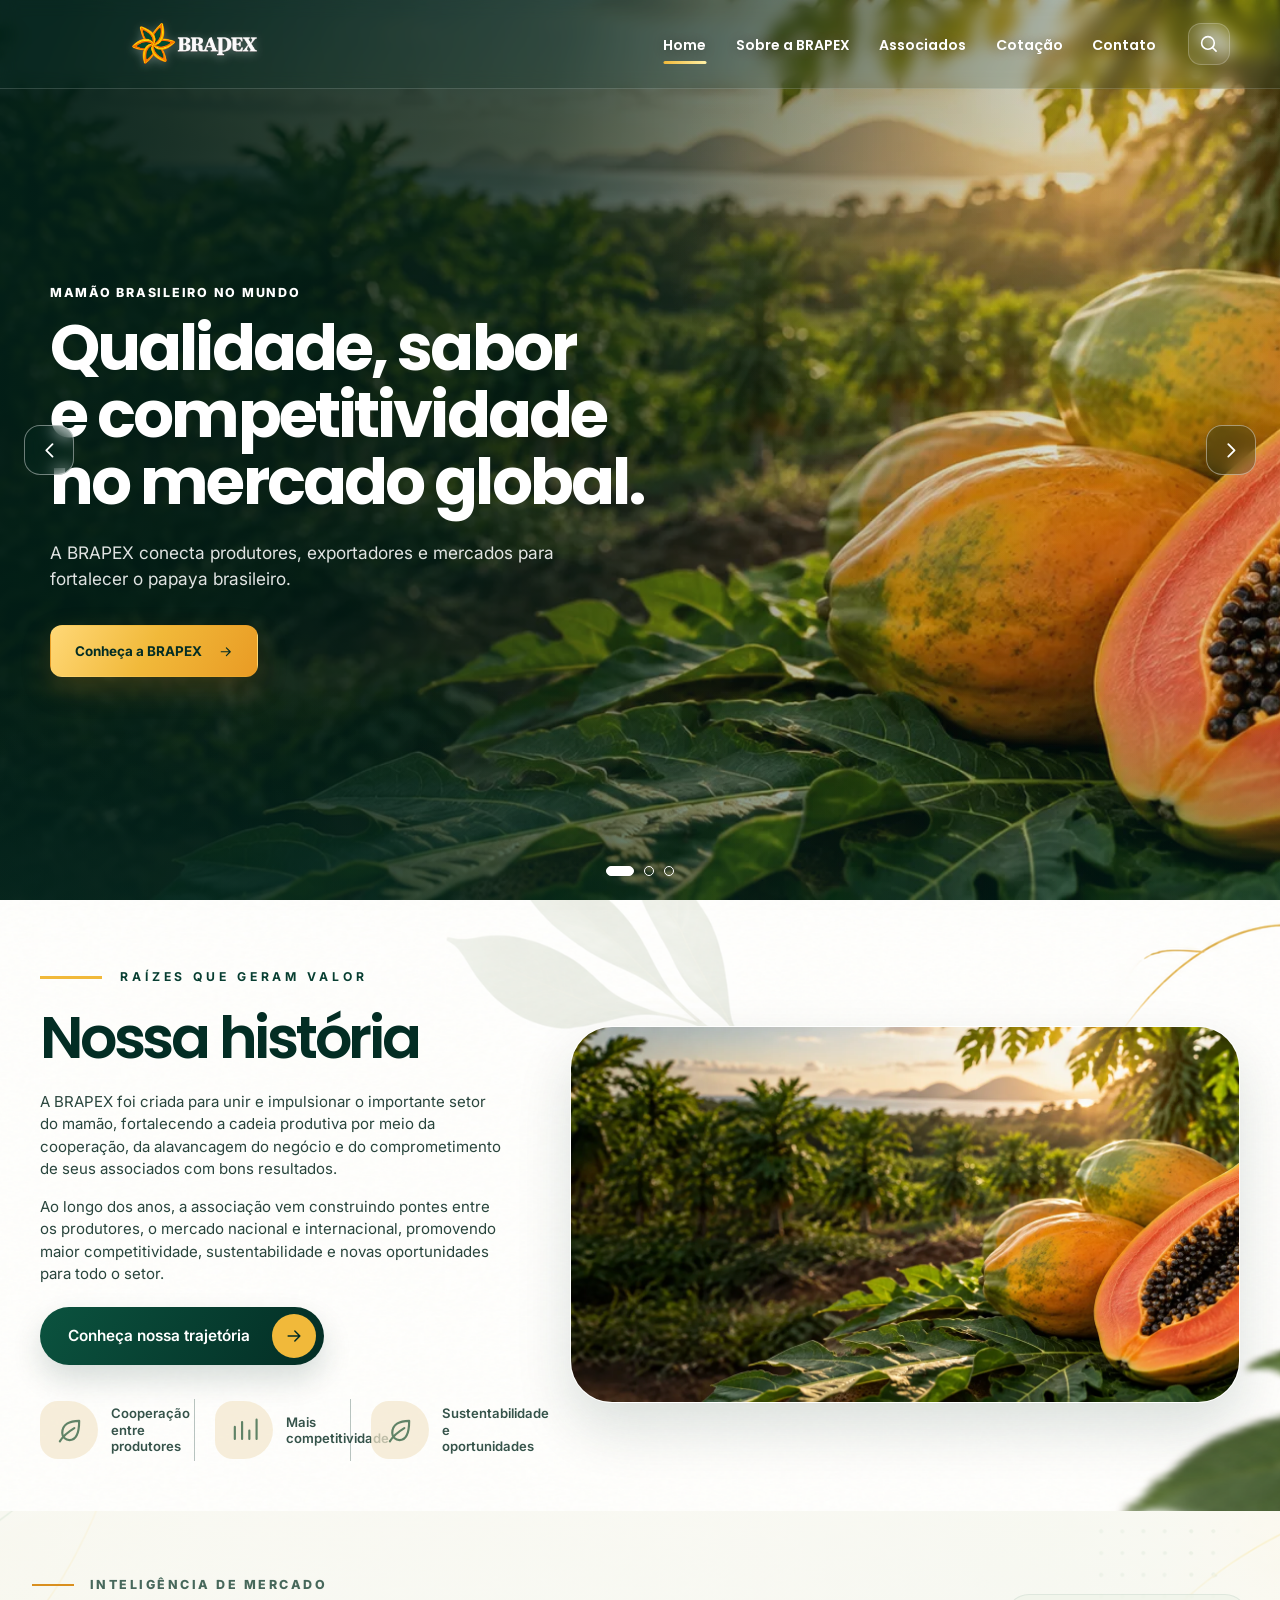
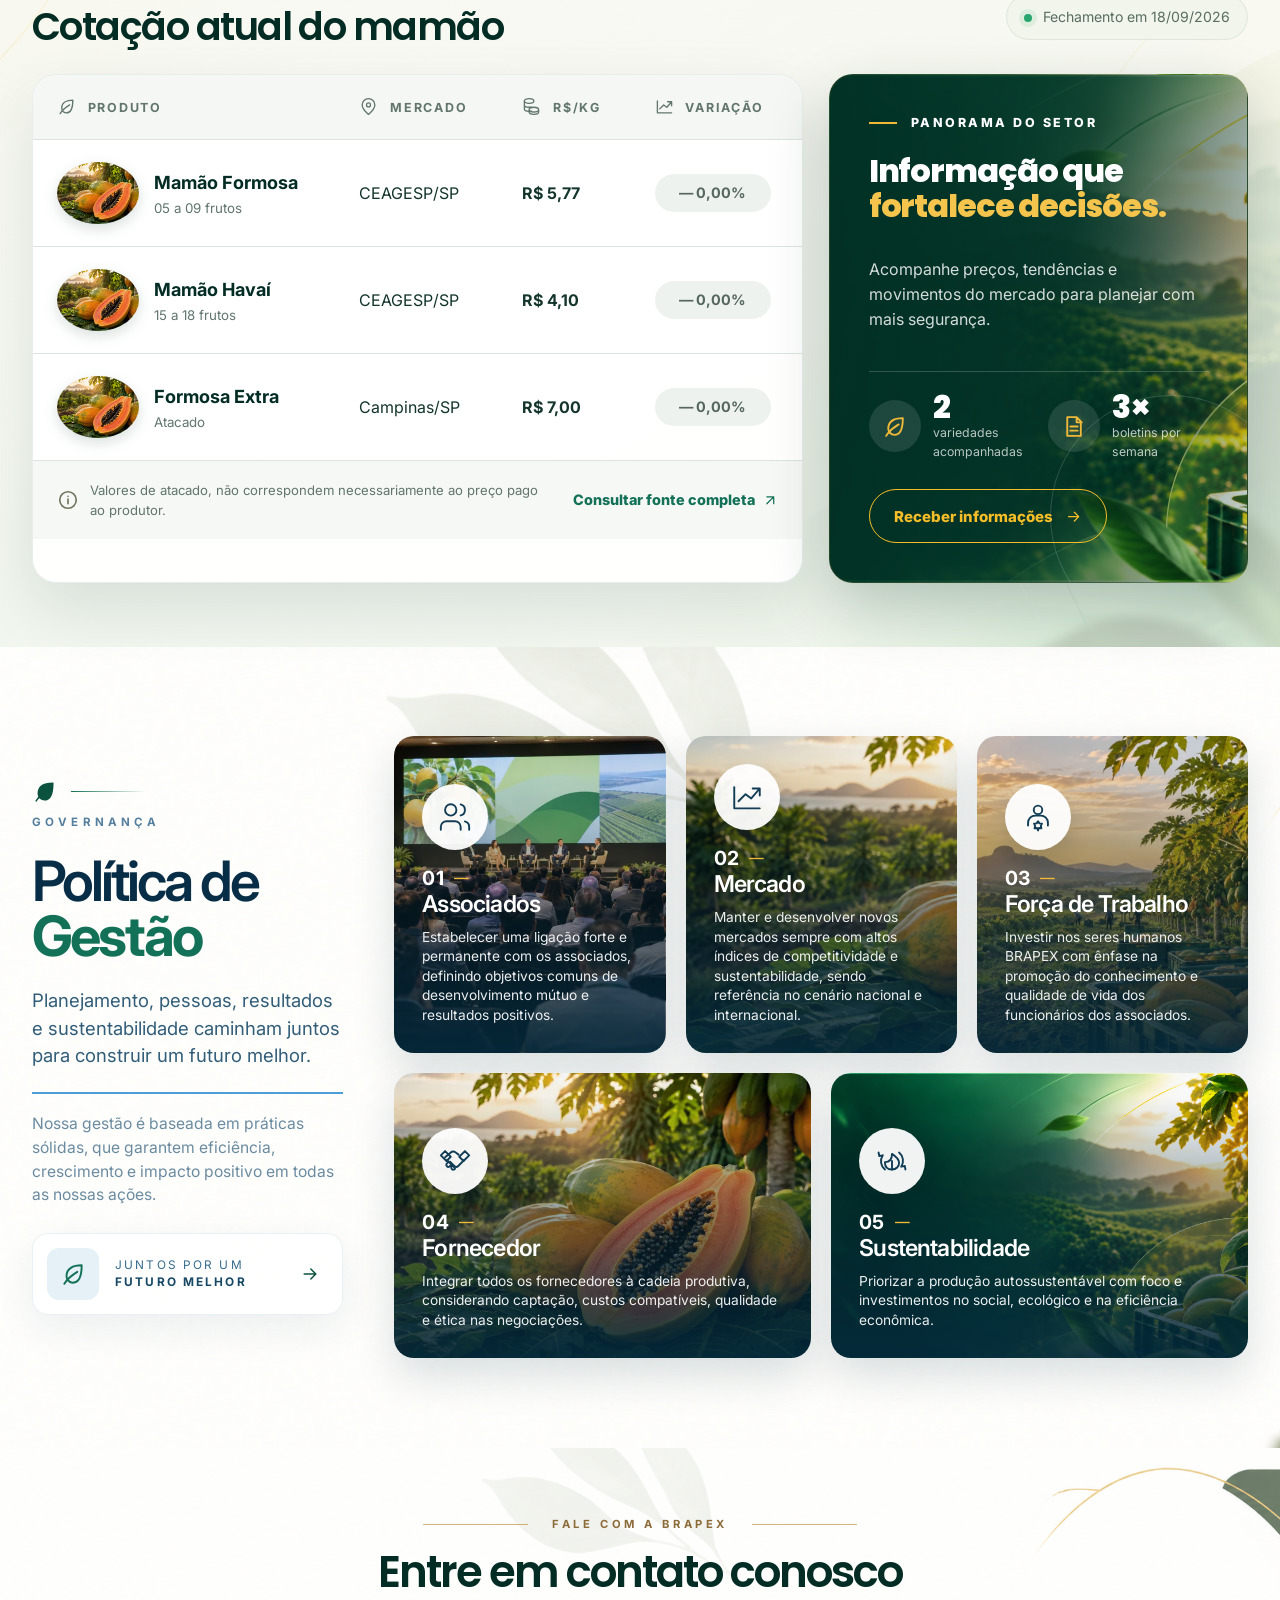
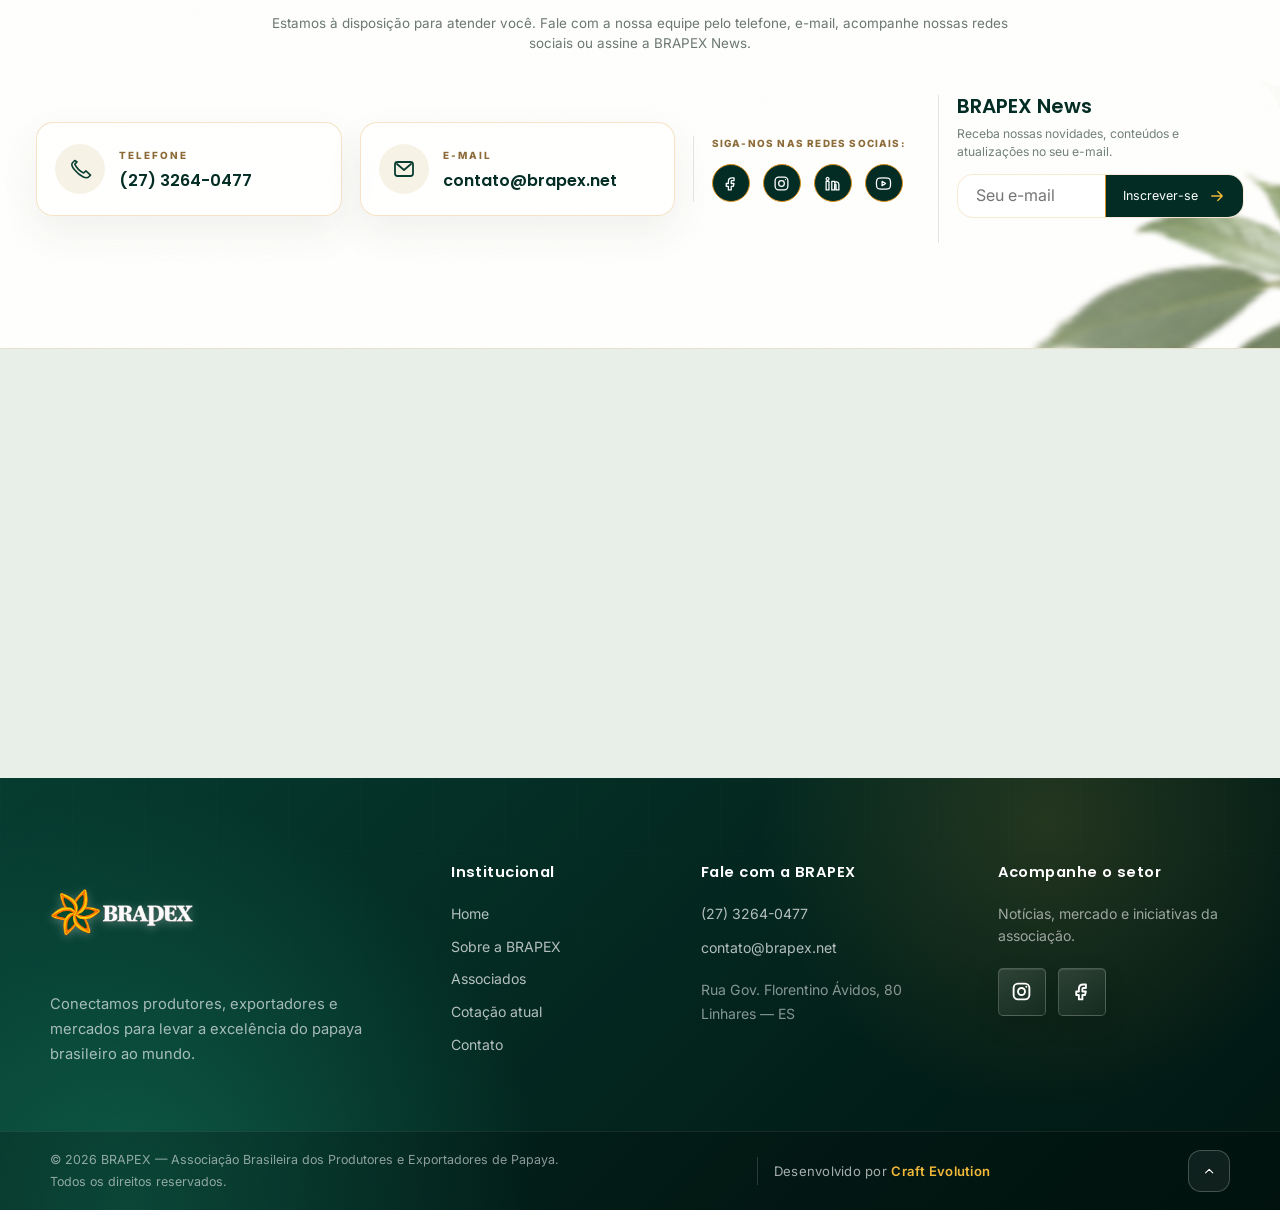
==== index.html @ 28b3ef7a "feat: melhora footer - fontes maiores, remove links sem URL, destaca credito Craft Evolution" ====
<!doctype html>
<html lang="pt-BR">

<head>
  <meta charset="utf-8" />
  <meta name="viewport" content="width=device-width, initial-scale=1" />
  <meta name="description"
    content="BRAPEX — Associação Brasileira dos Produtores e Exportadores de Papaya. Fortalecendo a cadeia produtiva do mamão brasileiro." />
  <meta name="theme-color" content="#073e31" />
  <title>BRAPEX | Papaya brasileiro para o mundo</title>
  <link rel="preload" href="assets/images/hero-papaya.webp" as="image" type="image/webp" fetchpriority="high" />
  <link rel="preconnect" href="https://fonts.googleapis.com" />
  <link rel="preconnect" href="https://fonts.gstatic.com" crossorigin />
  <link
    href="https://fonts.googleapis.com/css2?family=Inter:wght@400;500;600;700&family=Poppins:wght@500;600;700&display=swap"
    rel="stylesheet" />
  <link rel="stylesheet" href="styles/main.css" />
  <script defer src="scripts/main.js"></script>
</head>

<body>
  <a class="skip-link" href="#conteudo">
    Pular para o conteúdo
  </a>

  <!-- Sprite de ícones -->
  <svg class="svg-sprite" aria-hidden="true">
    <symbol id="icon-search" viewBox="0 0 24 24">
      <circle cx="11" cy="11" r="7"></circle>
      <path d="m20 20-4-4"></path>
    </symbol>
    <symbol id="icon-arrow-right" viewBox="0 0 24 24">
      <path d="M5 12h14M13 6l6 6-6 6"></path>
    </symbol>
    <symbol id="icon-arrow-up-right" viewBox="0 0 24 24">
      <path d="M7 17 17 7M7 7h10v10"></path>
    </symbol>
    <symbol id="icon-chevron-left" viewBox="0 0 24 24">
      <path d="m15 18-6-6 6-6"></path>
    </symbol>
    <symbol id="icon-chevron-right" viewBox="0 0 24 24">
      <path d="m9 18 6-6-6-6"></path>
    </symbol>
    <symbol id="icon-chevron-up" viewBox="0 0 24 24">
      <path d="m18 15-6-6-6 6"></path>
    </symbol>
    <symbol id="icon-chart" viewBox="0 0 24 24">
      <path d="M4 19V9M10 19V5M16 19v-7M22 19V3"></path>
    </symbol>
    <symbol id="icon-leaf" viewBox="0 0 24 24">
      <path d="M20 4c-8 0-14 3-14 10a6 6 0 0 0 6 6c7 0 8-8 8-16Z"></path>
      <path d="M4 21c3-5 7-8 12-11"></path>
    </symbol>
    <symbol id="icon-pin" viewBox="0 0 24 24">
      <path d="M20 10c0 5-8 12-8 12S4 15 4 10a8 8 0 1 1 16 0Z"></path>
      <circle cx="12" cy="10" r="2.5"></circle>
    </symbol>
    <symbol id="icon-coins" viewBox="0 0 24 24">
      <ellipse cx="9" cy="5" rx="6" ry="3"></ellipse>
      <path d="M3 5v5c0 1.7 2.7 3 6 3 1 0 1.9-.1 2.7-.4M3 10v5c0 1.7 2.7 3 6 3 1 0 1.9-.1 2.7-.4M15 13c3.3 0 6 1.3 6 3s-2.7 3-6 3-6-1.3-6-3 2.7-3 6-3Zm-6 3v3c0 1.7 2.7 3 6 3s6-1.3 6-3v-3"></path>
    </symbol>
    <symbol id="icon-trend" viewBox="0 0 24 24">
      <path d="M3 20V5M3 20h18M6 15l5-5 4 3 6-7M16 6h5v5"></path>
    </symbol>
    <symbol id="icon-info" viewBox="0 0 24 24">
      <circle cx="12" cy="12" r="9"></circle>
      <path d="M12 11v5M12 8h.01"></path>
    </symbol>
    <symbol id="icon-report" viewBox="0 0 24 24">
      <path d="M6 3h9l4 4v14H6zM15 3v5h5M9 12h7M9 16h7"></path>
    </symbol>
    <symbol id="icon-calendar" viewBox="0 0 24 24">
      <rect x="3" y="5" width="18" height="16" rx="2"></rect>
      <path d="M16 3v4M8 3v4M3 11h18M8 15h.01M12 15h.01M16 15h.01"></path>
    </symbol>
    <symbol id="icon-globe" viewBox="0 0 24 24">
      <circle cx="12" cy="12" r="9"></circle>
      <path d="M3 12h18M12 3c3 3.4 3 14.6 0 18M12 3c-3 3.4-3 14.6 0 18"></path>
    </symbol>
    <symbol id="icon-users" viewBox="0 0 24 24">
      <path
        d="M16 21v-2a4 4 0 0 0-4-4H6a4 4 0 0 0-4 4v2M9 11a4 4 0 1 0 0-8 4 4 0 0 0 0 8ZM22 21v-2a4 4 0 0 0-3-3.87M16 3.13a4 4 0 0 1 0 7.75">
      </path>
    </symbol>
    <symbol id="icon-badge" viewBox="0 0 24 24">
      <path
        d="m12 3 2.2 2.2 3.1-.4.9 3 2.8 1.4-1.4 2.8.4 3.1-3 .9-1.4 2.8-2.8-1.4-3.1.4-.9-3L5 13l1.4-2.8L6 7.1l3-.9L10.4 3 12 3Z">
      </path>
      <path d="m9 12 2 2 4-4"></path>
    </symbol>
    <symbol id="icon-handshake" viewBox="0 0 24 24">
      <path d="m8.5 12.5 3 3a2 2 0 0 0 2.8 0l4.2-4.2"></path>
      <path d="m14.5 7.5-2-1.5a3 3 0 0 0-3.7.2L5 9.3"></path>
      <path d="m2 8 3-3 4 4-3 3-4-4ZM22 8l-3-3-4 4 3 3 4-4Z"></path>
      <path d="m6.5 11.5 5 5M9 15l-1 1a1.5 1.5 0 0 1-2-2l1-1M12 17.5l-.5.5a1.5 1.5 0 0 1-2-2"></path>
    </symbol>
    <symbol id="icon-workforce" viewBox="0 0 24 24">
      <circle cx="12" cy="7" r="3"></circle>
      <path d="M5 18v-2a5 5 0 0 1 5-5h4a5 5 0 0 1 5 5v2"></path>
      <path d="m12 15 1 1.5 1.8.2-.8 1.6.4 1.7-1.8-.2L12 21.5l-.6-1.7-1.8.2.4-1.7-.8-1.6 1.8-.2L12 15Z"></path>
    </symbol>
    <symbol id="icon-sustainability" viewBox="0 0 24 24">
      <path d="M7 18a7.5 7.5 0 0 1-1.5-10M5.5 8 3 8.5 2.5 6"></path>
      <path d="M17 6a7.5 7.5 0 0 1 1.5 10M18.5 16l2.5-.5.5 2.5"></path>
      <path d="M12 18c-3.5 0-5-2.4-5-5.2C10.8 12.8 12 10 12 7c3 2 5 3.8 5 6.2 0 2.7-2 4.8-5 4.8Z"></path>
      <path d="M12 18v-6"></path>
    </symbol>
    <symbol id="icon-instagram" viewBox="0 0 24 24">
      <rect x="3" y="3" width="18" height="18" rx="5"></rect>
      <circle cx="12" cy="12" r="4"></circle>
      <path d="M17.5 6.5h.01"></path>
    </symbol>
    <symbol id="icon-facebook" viewBox="0 0 24 24">
      <path d="M14 8h3V4h-3c-3 0-5 2-5 5v3H6v4h3v5h4v-5h3l1-4h-4V9c0-.7.3-1 1-1Z"></path>
    </symbol>
    <symbol id="icon-linkedin" viewBox="0 0 24 24">
      <rect x="3" y="9" width="4" height="12"></rect>
      <path d="M5 3.5a2 2 0 1 0 0 4 2 2 0 0 0 0-4ZM11 21V9h4v2c1-1.5 5-2.5 6 2v8h-4v-7c0-2-2-2-2 0v7h-4Z"></path>
    </symbol>
    <symbol id="icon-youtube" viewBox="0 0 24 24">
      <path
        d="M22 12s0-4-1-6c-.6-1-1.5-1.3-3-1.5C16 4.2 12 4.2 12 4.2s-4 0-6 .3C4.5 4.7 3.6 5 3 6c-1 2-1 6-1 6s0 4 1 6c.6 1 1.5 1.3 3 1.5 2 .3 6 .3 6 .3s4 0 6-.3c1.5-.2 2.4-.5 3-1.5 1-2 1-6 1-6Z">
      </path>
      <path d="m10 9 5 3-5 3V9Z"></path>
    </symbol>
  </svg>

  <!-- Cabeçalho -->
  <header class="site-header" data-header>
    <div class="container header__inner">
      <a class="brand" href="index.html" aria-label="BRAPEX, página inicial">
        <img
          class="brand__logo brand__logo--hero"
          src="assets/images/logo-principal-horizonta-brancol.webp"
          alt="BRAPEX — Associação Brasileira dos Produtores e Exportadores de Papaya"
          width="2172"
          height="724"
        />
        <img
          class="brand__logo brand__logo--scrolled"
          src="assets/images/logo-principal-horizontal.webp"
          alt=""
          width="2172"
          height="724"
          aria-hidden="true"
        />
      </a>
      <button class="menu-toggle" type="button" aria-label="Abrir menu" aria-expanded="false" data-menu-toggle>
        <span></span>
        <span></span>
        <span></span>
      </button>
      <nav class="main-nav" aria-label="Navegação principal" data-menu>
        <a class="is-active" href="index.html">
          Home
        </a>
        <a href="#sobre">Sobre a BRAPEX</a>
        <a href="pages/associados.html">Associados</a>
        <a href="#cotacao">Cotação</a>
        <a href="#contato">Contato</a>
      </nav>
      <a class="header-search" href="#cotacao" aria-label="Ir para cotação">
        <svg class="icon">
          <use href="#icon-search"></use>
        </svg>
      </a>
    </div>
  </header>

  <main id="conteudo">
    <!-- Hero -->
    <section class="hero" aria-label="Destaques BRAPEX" data-hero>
      <div class="hero__slide is-active" style="
            --hero-image: url(&quot;../assets/images/hero-papaya.webp&quot;);
          ">
        <div class="container hero__content">
          <p class="eyebrow">Mamão brasileiro no mundo</p>
          <h1>Qualidade, sabor e competitividade no mercado global.</h1>
          <p>
            A BRAPEX conecta produtores, exportadores e mercados para
            fortalecer o papaya brasileiro.
          </p>
          <a class="button button--gold" href="#sobre">
            Conheça a BRAPEX
            <svg class="icon">
              <use href="#icon-arrow-right"></use>
            </svg>
          </a>
        </div>
      </div>
      <div class="hero__slide" style="--hero-image: url(&quot;../assets/images/harvest.webp&quot;)">
        <div class="container hero__content">
          <p class="eyebrow">Produção responsável</p>
          <h2>Do campo brasileiro para mesas ao redor do mundo.</h2>
          <p>
            Boas práticas, sustentabilidade e inovação em toda a cadeia
            produtiva.
          </p>
          <a class="button button--gold" href="pages/associados.html">
            Conheça os associados
            <svg class="icon">
              <use href="#icon-arrow-right"></use>
            </svg>
          </a>
        </div>
      </div>
      <div class="hero__slide" style="
            --hero-image: url(&quot;../assets/images/conference.webp&quot;);
          ">
        <div class="container hero__content">
          <p class="eyebrow">Conexões que geram valor</p>
          <h2>Uma associação forte para um setor mais competitivo.</h2>
          <p>
            Representatividade, informação e novas oportunidades para quem
            produz e exporta.
          </p>
          <a class="button button--gold" href="pages/associados.html">
            Faça parte
            <svg class="icon">
              <use href="#icon-arrow-right"></use>
            </svg>
          </a>
        </div>
      </div>
      <button class="hero__arrow hero__arrow--prev" type="button" aria-label="Destaque anterior" data-hero-prev>
        <svg class="icon">
          <use href="#icon-chevron-left"></use>
        </svg>
      </button>
      <button class="hero__arrow hero__arrow--next" type="button" aria-label="Próximo destaque" data-hero-next>
        <svg class="icon">
          <use href="#icon-chevron-right"></use>
        </svg>
      </button>
      <div class="hero__dots" aria-label="Selecionar destaque" data-hero-dots></div>
    </section>

    <!-- Nossa história -->
    <section class="story-intro" aria-labelledby="story-intro-title">
      <div class="story-intro__container">
        <div class="story-intro__content">
          <p class="story-intro__eyebrow"><span></span> Raízes que geram valor</p>
          <h2 id="story-intro-title">Nossa história</h2>
          <div class="story-intro__copy">
            <p>
              A BRAPEX foi criada para unir e impulsionar o importante setor do mamão,
              fortalecendo a cadeia produtiva por meio da cooperação, da alavancagem
              do negócio e do comprometimento de seus associados com bons resultados.
            </p>
            <p>
              Ao longo dos anos, a associação vem construindo pontes entre os produtores,
              o mercado nacional e internacional, promovendo maior competitividade,
              sustentabilidade e novas oportunidades para todo o setor.
            </p>
          </div>
          <a class="story-intro__button" href="#sobre">
            Conheça nossa trajetória
            <span aria-hidden="true">
              <svg class="icon"><use href="#icon-arrow-right"></use></svg>
            </span>
          </a>
        </div>

        <div class="story-intro__media">
          <video autoplay muted loop playsinline preload="metadata"
            poster="assets/images/hero-papaya.webp"
            aria-label="Produção brasileira de mamão">
            <source src="assets/images/videos/Mamão-é-do-Brasil-Brapex.webm" type="video/webm" />
          </video>
        </div>

        <div class="story-intro__pillars" aria-label="Pilares da BRAPEX">
          <div class="story-intro__pillar">
            <span><svg class="icon" aria-hidden="true"><use href="#icon-leaf"></use></svg></span>
            <p>Cooperação<br />entre produtores</p>
          </div>
          <div class="story-intro__pillar">
            <span><svg class="icon" aria-hidden="true"><use href="#icon-chart"></use></svg></span>
            <p>Mais<br />competitividade</p>
          </div>
          <div class="story-intro__pillar">
            <span><svg class="icon" aria-hidden="true"><use href="#icon-leaf"></use></svg></span>
            <p>Sustentabilidade<br />e oportunidades</p>
          </div>
        </div>
      </div>
    </section>

    <!-- Cotação atual -->
    <section class="section quote-section" id="cotacao">
      <div class="container">
        <div class="section-heading section-heading--row">
          <div>
            <p class="eyebrow eyebrow--green">Inteligência de mercado</p>
            <h2>Cotação atual do <strong>mamão</strong></h2>
          </div>
          <p class="updated">
            <span class="status-dot"></span>
            Fechamento em 18/09/2026
          </p>
        </div>
        <div class="quote-layout">
          <div class="quote-panel">
            <div class="table-scroll" tabindex="0" aria-label="Tabela de cotação do mamão">
              <table>
                <thead>
                  <tr>
                    <th><svg class="icon" aria-hidden="true"><use href="#icon-leaf"></use></svg> Produto</th>
                    <th><svg class="icon" aria-hidden="true"><use href="#icon-pin"></use></svg> Mercado</th>
                    <th><svg class="icon" aria-hidden="true"><use href="#icon-coins"></use></svg> R$/kg</th>
                    <th><svg class="icon" aria-hidden="true"><use href="#icon-trend"></use></svg> Variação</th>
                  </tr>
                </thead>
                <tbody>
                  <tr>
                    <td>
                      <span class="quote-product">
                        <img class="quote-product__thumb" src="assets/images/papaya-close.webp" alt="" width="120" height="80" loading="lazy" />
                        <span><strong>Mamão Formosa</strong><small>05 a 09 frutos</small></span>
                      </span>
                    </td>
                    <td>CEAGESP/SP</td>
                    <td><strong>R$ 5,77</strong></td>
                    <td><span class="variation neutral">— 0,00%</span></td>
                  </tr>
                  <tr>
                    <td>
                      <span class="quote-product">
                        <img class="quote-product__thumb" src="assets/images/papaya-close.webp" alt="" width="120" height="80" loading="lazy" />
                        <span><strong>Mamão Havaí</strong><small>15 a 18 frutos</small></span>
                      </span>
                    </td>
                    <td>CEAGESP/SP</td>
                    <td><strong>R$ 4,10</strong></td>
                    <td><span class="variation neutral">— 0,00%</span></td>
                  </tr>
                  <tr>
                    <td>
                      <span class="quote-product">
                        <img class="quote-product__thumb" src="assets/images/papaya-close.webp" alt="" width="120" height="80" loading="lazy" />
                        <span><strong>Formosa Extra</strong><small>Atacado</small></span>
                      </span>
                    </td>
                    <td>Campinas/SP</td>
                    <td><strong>R$ 7,00</strong></td>
                    <td><span class="variation neutral">— 0,00%</span></td>
                  </tr>
                </tbody>
              </table>
            </div>
            <div class="quote-source">
              <p><svg class="icon" aria-hidden="true"><use href="#icon-info"></use></svg>
                Valores de atacado, não correspondem necessariamente ao preço
                pago ao produtor.
              </p>
              <a href="https://www.noticiasagricolas.com.br/cotacoes/frutas/mamao-ceasas" target="_blank"
                rel="noopener noreferrer">
                Consultar fonte completa
                <svg class="icon">
                  <use href="#icon-arrow-up-right"></use>
                </svg>
              </a>
            </div>
          </div>
          <aside class="market-card" id="mercado">
            <p class="eyebrow"><span></span> Panorama do setor</p>
            <h3>Informação que <em>fortalece decisões.</em></h3>
            <p>
              Acompanhe preços, tendências e movimentos do mercado para
              planejar com mais segurança.
            </p>
            <div class="market-card__numbers">
              <div>
                <span class="market-card__metric-icon"><svg class="icon" aria-hidden="true"><use href="#icon-leaf"></use></svg></span>
                <strong>2</strong>
                <span>variedades acompanhadas</span>
              </div>
              <div>
                <span class="market-card__metric-icon"><svg class="icon" aria-hidden="true"><use href="#icon-report"></use></svg></span>
                <strong>3×</strong>
                <span>boletins por semana</span>
              </div>
            </div>
            <a class="text-link" href="mailto:contato@brapex.net">
              Receber informações
              <svg class="icon">
                <use href="#icon-arrow-right"></use>
              </svg>
            </a>
          </aside>
        </div>
      </div>
    </section>

    <!-- Política de Gestão -->
    <section class="management-policy" id="sobre" aria-labelledby="management-policy-title">
      <div class="management-policy__container">
        <header class="management-policy__heading">
          <div class="management-policy__eyebrow">
            <svg class="icon" aria-hidden="true"><use href="#icon-leaf"></use></svg>
            <span></span>
          </div>
          <p>Governança</p>
          <h2 id="management-policy-title">Política de <strong>Gestão</strong></h2>
          <p class="management-policy__lead">Planejamento, pessoas, resultados e sustentabilidade caminham juntos para construir um futuro melhor.</p>
          <p class="management-policy__summary">Nossa gestão é baseada em práticas sólidas, que garantem eficiência, crescimento e impacto positivo em todas as nossas ações.</p>
          <div class="management-policy__commitment">
            <svg class="icon" aria-hidden="true"><use href="#icon-leaf"></use></svg>
            <span>Juntos por um<br><strong>futuro melhor</strong></span>
            <svg class="icon" aria-hidden="true"><use href="#icon-arrow-right"></use></svg>
          </div>
        </header>

        <div class="management-policy__stack">
          <article class="management-policy__item folha f1">
            <div class="management-policy__icon" aria-hidden="true">
              <svg class="icon"><use href="#icon-users"></use></svg>
            </div>
            <div class="management-policy__content">
              <p class="management-policy__index"><strong>01</strong><span aria-hidden="true">—</span></p>
              <h3>Associados</h3>
              <p>Estabelecer uma ligação forte e permanente com os associados, definindo objetivos comuns de desenvolvimento mútuo e resultados positivos.</p>
            </div>
          </article>

          <article class="management-policy__item folha f2">
            <div class="management-policy__icon" aria-hidden="true">
              <svg class="icon"><use href="#icon-trend"></use></svg>
            </div>
            <div class="management-policy__content">
              <p class="management-policy__index"><strong>02</strong><span aria-hidden="true">—</span></p>
              <h3>Mercado</h3>
              <p>Manter e desenvolver novos mercados sempre com altos índices de competitividade e sustentabilidade, sendo referência no cenário nacional e internacional.</p>
            </div>
          </article>

          <article class="management-policy__item folha f3">
            <div class="management-policy__icon" aria-hidden="true">
              <svg class="icon"><use href="#icon-workforce"></use></svg>
            </div>
            <div class="management-policy__content">
              <p class="management-policy__index"><strong>03</strong><span aria-hidden="true">—</span></p>
              <h3>Força de Trabalho</h3>
              <p>Investir nos seres humanos BRAPEX com ênfase na promoção do conhecimento e qualidade de vida dos funcionários dos associados.</p>
            </div>
          </article>

          <article class="management-policy__item folha f4">
            <div class="management-policy__icon" aria-hidden="true">
              <svg class="icon"><use href="#icon-handshake"></use></svg>
            </div>
            <div class="management-policy__content">
              <p class="management-policy__index"><strong>04</strong><span aria-hidden="true">—</span></p>
              <h3>Fornecedor</h3>
              <p>Integrar todos os fornecedores à cadeia produtiva, considerando captação, custos compatíveis, qualidade e ética nas negociações.</p>
            </div>
          </article>

          <article class="management-policy__item folha f5">
            <div class="management-policy__icon" aria-hidden="true">
              <svg class="icon"><use href="#icon-sustainability"></use></svg>
            </div>
            <div class="management-policy__content">
              <p class="management-policy__index"><strong>05</strong><span aria-hidden="true">—</span></p>
              <h3>Sustentabilidade</h3>
              <p>Priorizar a produção autossustentável com foco e investimentos no social, ecológico e na eficiência econômica.</p>
            </div>
          </article>
        </div>
      </div>
    </section>

    <!-- Contato -->
    <section class="contact-hub" id="contato" aria-labelledby="contact-hub-title">
      <div class="contact-hub__container">
        <header class="contact-hub__heading">
          <p><span></span> Fale com a BRAPEX <span></span></p>
          <h2 id="contact-hub-title">Entre em contato conosco</h2>
          <p>
            Estamos à disposição para atender você. Fale com a nossa equipe
            pelo telefone, e-mail, acompanhe nossas redes sociais ou assine a BRAPEX News.
          </p>
        </header>

        <div class="contact-hub__grid">
          <a class="contact-hub__card" href="tel:+552732640477">
            <span class="contact-hub__icon" aria-hidden="true">
              <span class="contact-icon contact-icon--phone"></span>
            </span>
            <span>
              <small>Telefone</small>
              <strong>(27) 3264-0477</strong>
            </span>
          </a>

          <a class="contact-hub__card" href="mailto:contato@brapex.net">
            <span class="contact-hub__icon" aria-hidden="true">
              <span class="contact-icon contact-icon--email"></span>
            </span>
            <span>
              <small>E-mail</small>
              <strong>contato@brapex.net</strong>
            </span>
          </a>

          <div class="contact-hub__social">
            <p>Siga-nos nas redes sociais:</p>
            <div>
              <a href="https://www.facebook.com/brapex.mamao/" aria-label="Facebook" target="_blank" rel="noopener noreferrer">
                <svg class="icon"><use href="#icon-facebook"></use></svg>
              </a>
              <a href="https://www.instagram.com/brapex.mamao/" aria-label="Instagram" target="_blank" rel="noopener noreferrer">
                <svg class="icon"><use href="#icon-instagram"></use></svg>
              </a>
              <a href="#" aria-label="LinkedIn">
                <svg class="icon"><use href="#icon-linkedin"></use></svg>
              </a>
              <a href="#" aria-label="YouTube">
                <svg class="icon"><use href="#icon-youtube"></use></svg>
              </a>
            </div>
          </div>

          <div class="contact-hub__news">
            <h3>BRAPEX News</h3>
            <p>Receba nossas novidades, conteúdos e atualizações no seu e-mail.</p>
            <form data-newsletter-form>
              <label class="sr-only" for="newsletter-email">Seu e-mail</label>
              <input id="newsletter-email" type="email" name="email" placeholder="Seu e-mail" autocomplete="email" required />
              <button type="submit">
                Inscrever-se
                <svg class="icon" aria-hidden="true"><use href="#icon-arrow-right"></use></svg>
              </button>
            </form>
            <p class="contact-hub__status" role="status" data-newsletter-status></p>
          </div>
        </div>
      </div>
    </section>

    <!-- Localização -->
    <section class="location-strip" aria-label="Localização da BRAPEX">
      <iframe
        title="Mapa com a localização da BRAPEX em Linhares, Espírito Santo"
        src="https://www.google.com/maps?q=Rua%20Governador%20Florentino%20Avidos%2080%2C%20Linhares%2C%20ES%2C%2029900-490&amp;output=embed"
        loading="lazy" allowfullscreen referrerpolicy="no-referrer-when-downgrade">
      </iframe>
    </section>

  </main>

  <!-- Rodapé -->
  <footer class="site-footer">
    <div class="container footer__main">
      <div class="footer__brand">
        <a class="brand brand--footer" href="index.html">
          <img class="brand__logo" src="assets/images/logo-principal-horizonta-brancol.webp"
            alt="BRAPEX — Associação Brasileira dos Produtores e Exportadores de Papaya" width="182" height="160"
            loading="lazy" />
        </a>
        <p>
          Conectamos produtores, exportadores e mercados para levar a
          excelência do papaya brasileiro ao mundo.
        </p>
      </div>
      <div class="footer__column">
        <p class="footer__title">Institucional</p>
        <nav aria-label="Navegação do rodapé">
          <a href="index.html">Home</a>
          <a href="#sobre">Sobre a BRAPEX</a>
          <a href="pages/associados.html">Associados</a>
          <a href="#cotacao">Cotação atual</a>
          <a href="#contato">Contato</a>
        </nav>
      </div>
      <div class="footer__column footer__contact">
        <p class="footer__title">Fale com a BRAPEX</p>
        <a href="tel:+552732640477">(27) 3264-0477</a>
        <a href="mailto:contato@brapex.net">contato@brapex.net</a>
        <address>
          Rua Gov. Florentino Ávidos, 80
          <br />
          Linhares — ES
        </address>
      </div>
      <div class="footer__column footer__social">
        <p class="footer__title">Acompanhe o setor</p>
        <p>Notícias, mercado e iniciativas da associação.</p>
        <div class="socials">
          <a href="https://www.instagram.com/brapex.mamao/" aria-label="Instagram" target="_blank"
            rel="noopener noreferrer">
            <svg class="icon">
              <use href="#icon-instagram"></use>
            </svg>
          </a>
          <a href="https://www.facebook.com/brapex.mamao/" aria-label="Facebook" target="_blank"
            rel="noopener noreferrer">
            <svg class="icon">
              <use href="#icon-facebook"></use>
            </svg>
          </a>
        </div>
      </div>
    </div>
    <div class="footer__bottom">
      <div class="container">
        <div class="footer__bottom-left">
          <p>
            ©
            <span data-current-year></span>
            BRAPEX — Associação Brasileira dos Produtores e Exportadores de Papaya.
          </p>
          <p>Todos os direitos reservados.</p>
        </div>
        <div class="footer__dev-credit">
          <span class="footer__dev-separator"></span>
          <p>Desenvolvido por <a href="https://craftevolution.vercel.app/" target="_blank" rel="noopener noreferrer" class="footer__dev-link">Craft Evolution</a></p>
        </div>
        <button class="back-to-top" type="button" aria-label="Voltar ao topo" data-back-to-top>
          <svg class="icon">
            <use href="#icon-chevron-up"></use>
          </svg>
        </button>
      </div>
    </div>
  </footer>
</body>

</html>
---- styles/main.css ----
:root {
  --green-950: #032d24;
  --green-900: #073e31;
  --green-800: #0b533f;
  --green-700: #137158;
  --green-100: #e9f0ec;
  --gold: #f1b93a;
  --gold-dark: #d98f1f;
  --cream: #f7f5ee;
  --paper: #fff;
  --ink: #13352c;
  --muted: #61756e;
  --line: #dce4df;
  --shadow: 0 22px 60px rgba(3, 45, 36, 0.13);
  --radius: 16px;
  --container: 1180px;
  --serif: "Poppins", ui-sans-serif, system-ui, sans-serif;
  --sans:
    "Inter", ui-sans-serif, system-ui, -apple-system, BlinkMacSystemFont,
    "Segoe UI", sans-serif;
}

/* Base e utilitários */

* {
  box-sizing: border-box;
}

html {
  scroll-behavior: smooth;
  scroll-padding-top: 88px;
}

body {
  margin: 0;
  color: var(--ink);
  background: #fff;
  font-family: var(--sans);
  line-height: 1.55;
  -webkit-font-smoothing: antialiased;
}

body.menu-open {
  overflow: hidden;
}

img {
  display: block;
  max-width: 100%;
}

a {
  color: inherit;
  text-decoration: none;
}

button,
input,
textarea,
select {
  font: inherit;
}

button,
a {
  -webkit-tap-highlight-color: transparent;
}

button {
  color: inherit;
}

:focus-visible {
  outline: 3px solid rgba(241, 185, 58, 0.7);
  outline-offset: 3px;
}

[hidden] {
  display: none !important;
}

.container {
  width: min(calc(100% - 40px), var(--container));
  margin-inline: auto;
}

.section {
  padding: 88px 0;
}

.skip-link {
  position: fixed;
  z-index: 1000;
  top: 12px;
  left: 12px;
  padding: 10px 16px;
  background: #fff;
  transform: translateY(-150%);
  border-radius: 4px;
}

.skip-link:focus {
  transform: translateY(0);
}

.sr-only {
  position: absolute;
  width: 1px;
  height: 1px;
  padding: 0;
  margin: -1px;
  overflow: hidden;
  clip: rect(0, 0, 0, 0);
  white-space: nowrap;
  border: 0;
}

/* Ícones e redes sociais */

.svg-sprite {
  position: absolute;
  width: 0;
  height: 0;
  overflow: hidden;
}

.icon {
  display: block;
  width: 1.15em;
  height: 1.15em;
  fill: none;
  stroke: currentColor;
  stroke-linecap: round;
  stroke-linejoin: round;
  stroke-width: 1.8;
}

.socials {
  display: flex;
  align-items: center;
  gap: 12px;
}

.socials a {
  position: relative;
  display: grid;
  place-items: center;
  flex: 0 0 48px;
  width: 48px;
  height: 48px;
  color: #fff;
  background: linear-gradient(
    145deg,
    rgba(255, 255, 255, 0.12),
    rgba(255, 255, 255, 0.035)
  );
  border: 1px solid rgba(255, 255, 255, 0.2);
  border-radius: 5px;
  box-shadow:
    inset 0 1px 0 rgba(255, 255, 255, 0.1),
    0 10px 24px rgba(0, 0, 0, 0.13);
  transition:
    color 0.25s ease,
    transform 0.25s ease,
    background 0.25s ease,
    border-color 0.25s ease,
    box-shadow 0.25s ease;
}

.socials .icon {
  width: 21px;
  height: 21px;
  stroke-width: 2.15;
}

.socials a:hover {
  color: var(--gold);
  background: rgba(255, 255, 255, 0.13);
  border-color: rgba(241, 185, 58, 0.5);
  transform: translateY(-3px);
  box-shadow:
    inset 0 1px 0 rgba(255, 255, 255, 0.18),
    0 14px 28px rgba(0, 0, 0, 0.2);
}

/* Cabeçalho e navegação */

.site-header {
  position: fixed;
  z-index: 100;
  top: 0;
  left: 0;
  width: 100%;
  background: rgba(3, 45, 36, 0.18);
  border-bottom: 1px solid rgba(255, 255, 255, 0.16);
  backdrop-filter: blur(8px);
  transition:
    box-shadow 0.25s ease,
    background 0.25s ease,
    border-color 0.25s ease,
    backdrop-filter 0.25s ease;
}

.site-header.is-scrolled {
  background: rgba(255, 255, 255, 0.97);
  border-bottom-color: rgba(19, 113, 88, 0.1);
  backdrop-filter: blur(18px);
  box-shadow: 0 12px 40px rgba(3, 45, 36, 0.11);
}

.header__inner {
  display: flex;
  align-items: center;
  min-height: 88px;
  gap: 32px;
}

.brand {
  display: inline-flex;
  align-items: center;
  justify-content: flex-start;
  width: 164px;
  min-width: 164px;
  height: 80px;
}

.site-header .brand {
  position: relative;
  width: 290px;
  min-width: 290px;
}

.brand__logo {
  width: auto;
  height: 74px;
  object-fit: contain;
  filter: drop-shadow(0 2px 5px rgba(255, 255, 255, 0.28));
  transition: filter 0.25s ease;
}

.site-header .brand__logo {
  position: absolute;
  inset: 50% auto auto 0;
  width: 100%;
  height: auto;
  max-height: 64px;
  transform: translateY(-50%);
  transition:
    opacity 0.38s ease,
    transform 0.38s ease,
    filter 0.25s ease;
}

.site-header .brand__logo--hero {
  opacity: 1;
}

.site-header .brand__logo--scrolled {
  opacity: 0;
  transform: translateY(calc(-50% + 5px));
}

.site-header.is-scrolled .brand__logo--hero {
  opacity: 0;
  transform: translateY(calc(-50% - 5px));
}

.site-header.is-scrolled .brand__logo--scrolled {
  opacity: 1;
  transform: translateY(-50%);
}

.site-header.is-scrolled .brand__logo {
  filter: none;
}

.main-nav {
  display: flex;
  align-items: center;
  justify-content: center;
  gap: clamp(18px, 2.3vw, 34px);
  margin-left: auto;
}

.main-nav a {
  position: relative;
  padding: 33px 0 29px;
  color: #fff;
  font-family: var(--serif);
  font-size: 0.88rem;
  font-weight: 600;
  text-shadow: 0 1px 12px rgba(0, 0, 0, 0.28);
  white-space: nowrap;
  transition:
    color 0.25s ease,
    text-shadow 0.25s ease;
}

.site-header.is-scrolled .main-nav a {
  color: #163c31;
  text-shadow: none;
}

.main-nav a::after {
  position: absolute;
  content: "";
  left: 50%;
  bottom: 22px;
  width: 0;
  height: 3px;
  background: linear-gradient(90deg, var(--gold), #fff0a6);
  border-radius: 99px;
  transform: translateX(-50%);
  transition: width 0.25s ease;
}

.main-nav a:hover::after,
.main-nav a.is-active::after {
  width: 100%;
}

.site-header.is-scrolled .main-nav a::after {
  background: linear-gradient(90deg, var(--gold-dark), var(--green-700));
}

.header-search {
  display: grid;
  place-items: center;
  width: 42px;
  height: 42px;
  color: #fff;
  font-size: 1.18rem;
  border-radius: 13px;
  background: rgba(255, 255, 255, 0.1);
  border: 1px solid rgba(255, 255, 255, 0.22);
  transition:
    color 0.2s ease,
    background 0.2s ease,
    border-color 0.2s ease,
    transform 0.2s ease,
    box-shadow 0.2s ease;
}

.site-header.is-scrolled .header-search {
  color: var(--green-800);
  background: linear-gradient(145deg, #f4faf6, #dfebe4);
  border-color: rgba(19, 113, 88, 0.12);
}

.header-search:hover {
  transform: translateY(-2px);
  box-shadow: 0 10px 24px rgba(3, 45, 36, 0.12);
}

.menu-toggle {
  display: none;
  margin-left: auto;
  padding: 8px;
  background: transparent;
  border: 0;
}

.menu-toggle span {
  display: block;
  width: 25px;
  height: 2px;
  margin: 5px;
  background: #fff;
  transition: background 0.25s ease;
}

.site-header.is-scrolled .menu-toggle span {
  background: var(--green-900);
}

/* Hero principal */

.hero {
  position: relative;
  height: 100vh;
  height: 100svh;
  min-height: 680px;
  overflow: hidden;
  color: #fff;
  background: var(--green-950);
}

.hero::after {
  position: absolute;
  z-index: 1;
  content: "";
  inset: auto 0 0;
  height: 24%;
  pointer-events: none;
  background: linear-gradient(0deg, rgba(3, 45, 36, 0.42), transparent);
}

.hero__slide {
  position: absolute;
  inset: 0;
  display: flex;
  align-items: center;
  visibility: hidden;
  opacity: 0;
  background-image:
    radial-gradient(
      circle at 78% 26%,
      rgba(241, 185, 58, 0.18),
      transparent 28%
    ),
    linear-gradient(
      105deg,
      rgba(2, 31, 24, 0.94) 4%,
      rgba(2, 31, 24, 0.74) 38%,
      rgba(2, 31, 24, 0.18) 70%,
      rgba(2, 31, 24, 0.06)
    ),
    var(--hero-image);
  background-size: cover;
  background-position: center;
  transition:
    opacity 0.9s ease,
    visibility 0.9s ease,
    transform 7s ease;
  transform: scale(1.035);
}

.hero__slide.is-active {
  visibility: visible;
  opacity: 1;
}

.hero__slide.is-active {
  transform: scale(1);
}

.hero__content {
  position: relative;
  z-index: 2;
  padding-block: 140px 80px;
}

.eyebrow {
  margin: 0 0 12px;
  font-size: 0.78rem;
  font-weight: 800;
  letter-spacing: 0.14em;
  text-transform: uppercase;
}

.eyebrow--green {
  color: var(--green-700);
}

.eyebrow--gold {
  color: var(--gold);
}

.hero h1,
.hero h2 {
  max-width: 710px;
  margin: 0;
  font: 700 clamp(2.8rem, 5vw, 4.8rem) / 1.05 var(--serif);
  letter-spacing: -0.045em;
  text-wrap: balance;
}

.hero__content > p:not(.eyebrow) {
  max-width: 570px;
  margin: 24px 0 32px;
  font-size: 1.08rem;
  color: rgba(255, 255, 255, 0.88);
}

.button {
  display: inline-flex;
  align-items: center;
  justify-content: center;
  gap: 16px;
  min-height: 52px;
  padding: 0 24px;
  border: 1px solid transparent;
  border-radius: 12px;
  font-weight: 700;
  font-size: 0.84rem;
  cursor: pointer;
  transition:
    transform 0.25s ease,
    background 0.25s ease,
    box-shadow 0.25s ease;
}

.button:hover {
  transform: translateY(-2px);
  box-shadow: 0 10px 22px rgba(0, 0, 0, 0.16);
}

.button--gold {
  background: linear-gradient(
    120deg,
    #ffd877 0%,
    var(--gold) 48%,
    #e99b24 100%
  );
  color: var(--green-950);
  box-shadow: 0 12px 30px rgba(217, 143, 31, 0.22);
}

.button--green {
  background: linear-gradient(120deg, var(--green-700), var(--green-900));
  color: #fff;
  box-shadow: 0 12px 28px rgba(3, 45, 36, 0.16);
}

.hero__arrow {
  position: absolute;
  z-index: 3;
  top: 50%;
  display: grid;
  place-items: center;
  width: 50px;
  height: 50px;
  padding: 0;
  color: #fff;
  background: rgba(3, 45, 36, 0.25);
  border: 1px solid rgba(255, 255, 255, 0.42);
  border-radius: 16px;
  font-size: 1.35rem;
  line-height: 1;
  cursor: pointer;
  backdrop-filter: blur(8px);
  transform: translateY(-50%);
  transition:
    background 0.2s ease,
    transform 0.2s ease;
}

.hero__arrow:hover {
  background: rgba(241, 185, 58, 0.28);
  transform: translateY(-50%) scale(1.05);
}

.hero__arrow--prev {
  left: 24px;
}

.hero__arrow--next {
  right: 24px;
}

.hero__dots {
  position: absolute;
  z-index: 3;
  left: 50%;
  bottom: 24px;
  display: flex;
  gap: 10px;
  transform: translateX(-50%);
}

.hero__dots button {
  width: 10px;
  height: 10px;
  padding: 0;
  background: transparent;
  border: 1px solid #fff;
  border-radius: 50%;
  cursor: pointer;
}

.hero__dots button.is-active {
  width: 28px;
  background: #fff;
  border-radius: 20px;
}

/* Acessos rápidos */

.quick-links {
  position: relative;
  z-index: 4;
  margin-top: -1px;
  padding: 34px 0 58px;
  background:
    radial-gradient(
      circle at 12% 0%,
      rgba(241, 185, 58, 0.08),
      transparent 26%
    ),
    linear-gradient(180deg, #fff 0%, #f8faf8 100%);
}

.quick-links__grid {
  display: grid;
  grid-template-columns: repeat(5, 1fr);
  gap: 16px;
}

.quick-card {
  position: relative;
  overflow: hidden;
  min-width: 0;
  background:
    radial-gradient(
      circle at 100% 100%,
      rgba(19, 113, 88, 0.08),
      transparent 42%
    ),
    linear-gradient(145deg, #fff, #f4f7f4);
  border: 1px solid rgba(19, 113, 88, 0.12);
  border-radius: var(--radius);
  transition:
    transform 0.25s ease,
    box-shadow 0.25s ease,
    border-color 0.25s ease;
}

.quick-card:hover {
  transform: translateY(-7px);
  border-color: rgba(19, 113, 88, 0.3);
  box-shadow: var(--shadow);
}

.quick-card > img {
  width: 100%;
  height: 118px;
  object-fit: cover;
  transition: transform 0.45s ease;
}

.quick-card:hover > img {
  transform: scale(1.045);
}

.quick-card__icon {
  position: absolute;
  top: 94px;
  left: 16px;
  display: grid;
  place-items: center;
  width: 48px;
  height: 48px;
  color: #fff;
  background: linear-gradient(145deg, var(--green-700), var(--green-950));
  border: 4px solid #fff;
  border-radius: 15px;
  font-size: 1.25rem;
  box-shadow: 0 10px 25px rgba(3, 45, 36, 0.2);
}

.quick-card > div {
  padding: 25px 18px 19px;
}

.quick-card h2 {
  margin: 0 0 8px;
  font: 600 1.04rem var(--serif);
  letter-spacing: -0.025em;
}

.quick-card p {
  min-height: 56px;
  margin: 0 0 13px;
  color: var(--muted);
  font-size: 0.78rem;
}

.quick-card strong,
.text-link,
.quote-source a {
  display: inline-flex;
  align-items: center;
  gap: 7px;
}

.quick-card strong {
  color: var(--green-700);
  font-size: 0.76rem;
}

.quick-card strong .icon,
.text-link .icon,
.quote-source a .icon {
  transition: transform 0.2s ease;
}

.quick-card:hover strong .icon,
.text-link:hover .icon,
.quote-source a:hover .icon {
  transform: translateX(3px);
}

/* Nossa história */

.story-intro {
  position: relative;
  overflow: hidden;
  padding: 68px 0 50px;
  background: #fbfcf8 url("../assets/images/0b1a9ba0-732a-4593-9e26-1e6e17175fd5.png") center / cover no-repeat;
}

.story-intro__container {
  display: grid;
  grid-template-columns: minmax(420px, 0.82fr) minmax(560px, 1.18fr);
  grid-template-areas:
    "content media"
    "pillars media";
  align-items: center;
  column-gap: clamp(44px, 5vw, 96px);
  row-gap: 34px;
  width: min(calc(100% - 80px), 1780px);
  margin-inline: auto;
}

.story-intro__content {
  position: relative;
  z-index: 1;
  grid-area: content;
}

.story-intro__eyebrow {
  display: flex;
  align-items: center;
  gap: 18px;
  margin: 0 0 22px;
  color: var(--green-900);
  font-size: 0.76rem;
  font-weight: 700;
  letter-spacing: 0.32em;
  text-transform: uppercase;
}

.story-intro__eyebrow span {
  width: 62px;
  height: 3px;
  flex: 0 0 auto;
  background: var(--gold);
}

.story-intro h2 {
  margin: 0 0 24px;
  color: var(--green-950);
  font: 600 clamp(3.2rem, 4.6vw, 5.15rem) / 0.98 var(--serif);
  letter-spacing: -0.055em;
}

.story-intro__copy {
  max-width: 680px;
  color: #29453d;
  font-size: clamp(0.94rem, 1.05vw, 1.08rem);
  line-height: 1.5;
}

.story-intro__copy p {
  margin: 0 0 15px;
}

.story-intro__button {
  display: inline-flex;
  align-items: center;
  gap: 22px;
  min-height: 58px;
  margin-top: 6px;
  padding: 6px 8px 6px 28px;
  color: #fff;
  background: linear-gradient(120deg, var(--green-800), var(--green-950));
  border-radius: 999px;
  font-size: 0.96rem;
  font-weight: 600;
  box-shadow: 0 14px 30px rgba(3, 45, 36, 0.16);
  transition: transform 0.25s ease, box-shadow 0.25s ease;
}

.story-intro__button:hover {
  transform: translateY(-2px);
  box-shadow: 0 18px 38px rgba(3, 45, 36, 0.22);
}

.story-intro__button > span {
  display: grid;
  place-items: center;
  width: 44px;
  height: 44px;
  color: var(--green-950);
  background: var(--gold);
  border-radius: 50%;
}

.story-intro__button .icon {
  width: 20px;
  height: 20px;
}

.story-intro__media {
  position: relative;
  z-index: 1;
  grid-area: media;
  overflow: hidden;
  width: 100%;
  aspect-ratio: 1.78;
  border: 1px solid rgba(255, 255, 255, 0.9);
  border-radius: 42px;
  box-shadow: 0 25px 55px rgba(3, 45, 36, 0.14);
}

.story-intro__media video {
  display: block;
  width: 100%;
  height: 100%;
  object-fit: cover;
}

.story-intro__pillars {
  position: relative;
  z-index: 1;
  grid-area: pillars;
  display: grid;
  grid-template-columns: repeat(3, minmax(0, 1fr));
  align-items: center;
}

.story-intro__pillar {
  display: grid;
  grid-template-columns: 58px minmax(0, 1fr);
  align-items: center;
  gap: 13px;
  min-height: 62px;
  padding: 0 20px;
  border-right: 1px solid rgba(3, 45, 36, 0.28);
}

.story-intro__pillar:first-child {
  padding-left: 0;
}

.story-intro__pillar:last-child {
  padding-right: 0;
  border-right: 0;
}

.story-intro__pillar > span {
  display: grid;
  place-items: center;
  width: 58px;
  height: 58px;
  color: #608367;
  background: rgba(244, 232, 205, 0.72);
  border-radius: 18px 50% 50% 18px;
}

.story-intro__pillar .icon {
  width: 29px;
  height: 29px;
}

.story-intro__pillar p {
  margin: 0;
  color: #35534a;
  font-size: 0.82rem;
  font-weight: 600;
  line-height: 1.25;
}

/* Atuação e objetivos */

.objectives {
  position: relative;
  overflow: hidden;
  padding: 44px 0 58px;
  background: #fbfaf5 url("../assets/images/da79b60c-dfe0-4f11-8d70-b2896b76c627.png") center / cover no-repeat;
}

.objectives__container {
  width: min(calc(100% - 80px), 1740px);
  margin-inline: auto;
}

.objectives__heading {
  margin-bottom: 32px;
  text-align: center;
}

.objectives__heading h2 {
  margin: 0;
  color: var(--green-950);
  font: 600 clamp(2.3rem, 3.3vw, 3.5rem) / 1.05 var(--serif);
  letter-spacing: -0.045em;
}

.objectives__heading span {
  display: block;
  width: 68px;
  height: 4px;
  margin: 18px auto 0;
  background: var(--gold-dark);
  border-radius: 99px;
}

.objectives__grid {
  display: grid;
  grid-template-columns: repeat(3, minmax(0, 1fr));
  gap: clamp(24px, 2.8vw, 42px);
}

.objective-card {
  position: relative;
  overflow: hidden;
  min-height: 300px;
  padding: 22px 30px 32px;
  background:
    radial-gradient(circle at 94% 14%, rgba(234, 238, 217, 0.75), transparent 22%),
    rgba(255, 255, 255, 0.92);
  border: 1px solid rgba(217, 143, 31, 0.3);
  border-radius: 24px;
  box-shadow: 0 22px 45px rgba(55, 65, 43, 0.1);
  transition: transform 0.25s ease, box-shadow 0.25s ease, border-color 0.25s ease;
}

.objective-card:hover {
  transform: translateY(-5px);
  border-color: rgba(217, 143, 31, 0.55);
  box-shadow: 0 28px 55px rgba(55, 65, 43, 0.15);
}

.objective-card__icon {
  display: grid;
  place-items: center;
  width: 82px;
  height: 82px;
  margin-bottom: 13px;
  color: #efc668;
  background:
    radial-gradient(circle at 35% 25%, rgba(255, 255, 255, 0.12), transparent 32%),
    linear-gradient(145deg, #365b3a, #123c2c);
  border: 2px solid var(--gold);
  border-radius: 50%;
  box-shadow: 0 10px 24px rgba(3, 45, 36, 0.14);
}

.objective-card__icon .icon {
  width: 40px;
  height: 40px;
  stroke-width: 1.45;
}

.objective-card h3 {
  margin: 0;
  color: var(--green-950);
  font: 600 clamp(1.3rem, 1.65vw, 1.7rem) / 1.15 var(--serif);
  letter-spacing: -0.035em;
}

.objective-card__rule {
  display: block;
  width: 64px;
  height: 2px;
  margin: 12px 0 13px;
  background: var(--gold-dark);
}

.objective-card p {
  max-width: 420px;
  margin: 0;
  padding-right: 38px;
  color: #4d5d58;
  font-size: clamp(0.84rem, 0.9vw, 0.95rem);
  line-height: 1.5;
}

.objective-card > a {
  position: absolute;
  right: 22px;
  bottom: 22px;
  display: grid;
  place-items: center;
  width: 46px;
  height: 46px;
  color: var(--gold-dark);
  background: rgba(255, 255, 255, 0.8);
  border: 2px solid var(--gold-dark);
  border-radius: 50%;
  transition: color 0.2s ease, background 0.2s ease, transform 0.2s ease;
}

.objective-card > a:hover {
  color: var(--green-950);
  background: var(--gold);
  transform: translateX(3px);
}

.objective-card > a .icon {
  width: 25px;
  height: 25px;
}

/* Cabeçalhos de seção */

.section-heading {
  margin-bottom: 32px;
}

.section-heading--row {
  display: flex;
  align-items: flex-end;
  justify-content: space-between;
  gap: 30px;
}

.section-heading h2,
.about h2,
.contact h2,
.location h2 {
  margin: 0;
  font: 600 clamp(2rem, 3vw, 3rem) / 1.08 var(--serif);
  letter-spacing: -0.04em;
}

.updated {
  margin: 0 0 7px;
  color: var(--muted);
  font-size: 0.78rem;
}

.status-dot {
  display: inline-block;
  width: 8px;
  height: 8px;
  margin-right: 7px;
  background: #29a66f;
  border-radius: 50%;
  box-shadow: 0 0 0 5px rgba(41, 166, 111, 0.1);
}

/* Cotação e panorama de mercado */

.quote-section {
  position: relative;
  isolation: isolate;
  padding-block: 64px;
  background:
    linear-gradient(rgba(250, 250, 244, 0.72), rgba(241, 247, 240, 0.78)),
    url("../assets/images/imagem-da-seção-cotação.webp") center / cover;
}

.quote-section > .container {
  width: min(calc(100% - 64px), 1740px);
}

.quote-section .section-heading {
  margin-bottom: 26px;
}

.quote-section .eyebrow--green {
  display: flex;
  align-items: center;
  gap: 16px;
  color: #47685b;
  letter-spacing: 0.2em;
}

.quote-section .eyebrow--green::before {
  width: 42px;
  height: 2px;
  background: var(--gold-dark);
  content: "";
}

.quote-section .section-heading h2 {
  color: var(--green-950);
  font: 600 clamp(2rem, 3vw, 3rem) / 1.08 var(--serif);
  letter-spacing: -0.04em;
}

.quote-section .section-heading h2 strong {
  font-weight: inherit;
}

.quote-section .updated {
  margin: 0 0 8px;
  padding: 11px 17px;
  color: #596d63;
  background: rgba(239, 244, 234, 0.82);
  border: 1px solid rgba(11, 83, 63, 0.08);
  border-radius: 99px;
  font-size: 0.88rem;
}

.quote-layout {
  display: grid;
  grid-template-columns: minmax(0, 1.75fr) minmax(360px, 0.95fr);
  gap: 26px;
  align-items: stretch;
}

.quote-panel {
  overflow: hidden;
  background: rgba(255, 255, 255, 0.94);
  border: 1px solid rgba(11, 83, 63, 0.1);
  border-radius: 24px;
  box-shadow: 0 24px 60px rgba(3, 45, 36, 0.11);
}

.table-scroll {
  overflow-x: auto;
}

table {
  width: 100%;
  border-collapse: collapse;
}

th,
td {
  padding: 22px 24px;
  text-align: left;
  border-bottom: 1px solid var(--line);
}

th {
  color: #62766e;
  background: rgba(244, 247, 244, 0.94);
  font-size: 0.78rem;
  letter-spacing: 0.14em;
  text-transform: uppercase;
}

th .icon {
  display: inline-block;
  width: 19px;
  height: 19px;
  margin-right: 7px;
  vertical-align: -4px;
  stroke-width: 1.7;
}

td {
  height: 104px;
  font-size: 1rem;
}

.quote-product {
  display: flex;
  align-items: center;
  gap: 15px;
  min-width: 220px;
}

.quote-product__thumb {
  flex: 0 0 82px;
  width: 82px;
  height: 62px;
  object-fit: cover;
  border-radius: 50%;
  filter: drop-shadow(0 5px 7px rgba(3, 45, 36, 0.15));
}

.quote-product strong {
  display: block;
  color: var(--green-950);
  font-size: 1.13rem;
}

td small {
  display: block;
  margin-top: 2px;
  color: var(--muted);
}

.variation {
  display: inline-flex;
  justify-content: center;
  min-width: 116px;
  padding: 8px 12px;
  border-radius: 30px;
  font-weight: 700;
  font-size: 0.9rem;
}

.variation.neutral {
  color: #55675f;
  background: #eef2ef;
}

.quote-source {
  display: flex;
  align-items: center;
  justify-content: space-between;
  gap: 20px;
  min-height: 78px;
  padding: 16px 24px;
  color: var(--muted);
  background: rgba(246, 248, 245, 0.96);
  font-size: 0.82rem;
}

.quote-source p {
  display: flex;
  align-items: center;
  gap: 11px;
}

.quote-source p .icon {
  flex: 0 0 22px;
  width: 22px;
  height: 22px;
  color: #6d775d;
}

.quote-source p {
  margin: 0;
}

.quote-source a {
  color: var(--green-700);
  font-weight: 800;
  white-space: nowrap;
  font-size: 0.9rem;
}

.market-card {
  position: relative;
  overflow: hidden;
  display: flex;
  flex-direction: column;
  justify-content: center;
  min-height: 100%;
  padding: clamp(30px, 3vw, 54px);
  color: #fff;
  background:
    linear-gradient(100deg, rgba(2, 48, 37, 0.96) 0%, rgba(2, 48, 37, 0.83) 53%, rgba(2, 48, 37, 0.2) 100%),
    url("../assets/images/card-cota%C3%A7%C3%A3o.webp") center / cover;
  border: 1px solid rgba(241, 185, 58, 0.13);
  border-radius: 24px;
  box-shadow: 0 24px 60px rgba(3, 45, 36, 0.23);
}

.market-card::after {
  position: absolute;
  content: "";
  right: -45px;
  bottom: -55px;
  width: 240px;
  height: 240px;
  border: 1px solid rgba(255, 255, 255, 0.16);
  border-radius: 50%;
}

.market-card h3 {
  position: relative;
  z-index: 1;
  max-width: 480px;
  margin: 0 0 18px;
  font: 750 clamp(1.75rem, 2.5vw, 2.55rem)/1.1 var(--serif);
  letter-spacing: -0.035em;
}

.market-card h3 em {
  color: #f4c44c;
  font-style: normal;
}

.market-card > p:not(.eyebrow) {
  position: relative;
  z-index: 1;
  max-width: 410px;
  color: rgba(255, 255, 255, 0.83);
  font-size: 1rem;
  line-height: 1.55;
}

.market-card .eyebrow {
  position: relative;
  z-index: 1;
  display: flex;
  align-items: center;
  gap: 14px;
  margin-bottom: 20px;
  letter-spacing: 0.2em;
}

.market-card .eyebrow span {
  width: 28px;
  height: 2px;
  background: var(--gold);
}

.market-card__numbers {
  position: relative;
  z-index: 1;
  display: grid;
  grid-template-columns: 1fr 1fr;
  gap: 18px;
  margin: 24px 0 28px;
  padding-top: 19px;
  border-top: 1px solid rgba(255, 255, 255, 0.19);
}

.market-card__numbers div {
  display: grid;
  grid-template-columns: 52px 1fr;
  align-items: center;
  column-gap: 12px;
  padding-left: 0;
}

.market-card__metric-icon {
  grid-row: span 2;
  display: grid;
  place-items: center;
  width: 52px;
  height: 52px;
  color: var(--gold);
  background: rgba(255, 255, 255, 0.11);
  border-radius: 50%;
}

.market-card__metric-icon .icon {
  width: 25px;
  height: 25px;
}

.market-card__numbers strong {
  display: block;
  font: 750 2rem/1 var(--serif);
}

.market-card__numbers span {
  color: rgba(255, 255, 255, 0.72);
  font-size: 0.77rem;
}

.market-card__numbers .market-card__metric-icon {
  color: var(--gold);
  font-size: inherit;
}

.text-link {
  color: var(--green-700);
  font-weight: 800;
  font-size: 0.82rem;
}

.market-card .text-link {
  position: relative;
  z-index: 1;
  display: flex;
  align-items: center;
  justify-content: center;
  gap: 12px;
  width: fit-content;
  min-height: 54px;
  padding: 0 24px;
  color: #f5bd27;
  border: 1.5px solid #f5bd27;
  border-radius: 99px;
  font-size: 0.94rem;
  transition: color 0.2s ease, background 0.2s ease, transform 0.2s ease;
}

.market-card .text-link:hover {
  color: var(--green-950);
  background: var(--gold);
  transform: translateY(-2px);
}

/* Politica de gestao inspirada no painel de referencia */

.management-policy {
  min-height: 0;
  padding: clamp(72px, 7vw, 108px) 0;
  background: #f7fafc url("../assets/images/0b1a9ba0-732a-4593-9e26-1e6e17175fd5.png") center / cover no-repeat;
}

.management-policy__container {
  position: relative;
  top: auto;
  display: grid;
  grid-template-columns: minmax(300px, 0.82fr) minmax(0, 2.25fr);
  align-items: center;
  gap: clamp(38px, 4vw, 70px);
  width: min(calc(100% - 64px), 1660px);
  height: auto;
  min-height: 0;
  margin-inline: auto;
  padding: 0;
}

.management-policy__heading {
  width: 100%;
  margin: 0;
  text-align: left;
}

.management-policy__eyebrow {
  display: flex;
  align-items: center;
  justify-content: flex-start;
  gap: 14px;
  color: var(--green-800);
}

.management-policy__eyebrow span {
  width: 76px;
  height: 1px;
  background: linear-gradient(90deg, var(--green-700), transparent);
}

.management-policy__eyebrow .icon {
  width: 25px;
  height: 25px;
  fill: currentColor;
  stroke-width: 1.4;
}

.management-policy__heading > p:not([class]) {
  margin: 10px 0 22px;
  color: #557f9e;
  font-size: 0.72rem;
  font-weight: 700;
  letter-spacing: 0.36em;
  text-transform: uppercase;
}

.management-policy__heading h2 {
  max-width: 430px;
  margin: 0;
  color: #082e47;
  font: 600 clamp(3rem, 4.35vw, 5.25rem) / 0.98 var(--sans);
  letter-spacing: -0.055em;
  text-transform: none;
}

.management-policy__heading h2 strong {
  display: block;
  color: var(--green-700);
  font-weight: 700;
}

.management-policy__lead {
  max-width: 420px;
  margin: 24px 0 0 !important;
  color: #315d79 !important;
  font: 400 clamp(1.1rem, 1.45vw, 1.4rem) / 1.48 var(--sans) !important;
  letter-spacing: 0 !important;
  text-transform: none !important;
}

.management-policy__summary {
  max-width: 420px;
  margin: 22px 0 0 !important;
  padding-top: 18px;
  color: #6b8ba1 !important;
  border-top: 2px solid #4d9dd8;
  font: 400 0.98rem / 1.52 var(--sans) !important;
  letter-spacing: 0 !important;
  text-transform: none !important;
}

.management-policy__commitment {
  display: grid;
  grid-template-columns: 52px 1fr 24px;
  align-items: center;
  gap: 16px;
  max-width: 420px;
  margin-top: 26px;
  padding: 14px 18px 14px 14px;
  color: #376c8c;
  background: rgba(255, 255, 255, 0.82);
  border: 1px solid rgba(101, 151, 184, 0.14);
  border-radius: 16px;
  box-shadow: 0 14px 38px rgba(31, 78, 105, 0.08);
}

.management-policy__commitment .icon:first-child {
  width: 52px;
  height: 52px;
  padding: 13px;
  color: var(--green-700);
  background: #e5f1f7;
  border-radius: 12px;
}

.management-policy__commitment span {
  font-size: 0.74rem;
  line-height: 1.45;
  letter-spacing: 0.18em;
  text-transform: uppercase;
}

.management-policy__commitment strong {
  color: #174967;
}

.management-policy__commitment .icon:last-child {
  width: 20px;
  height: 20px;
  color: var(--green-800);
}

.management-policy__stack {
  position: relative;
  overflow: visible;
  display: grid;
  grid-template-columns: repeat(6, minmax(0, 1fr));
  grid-auto-rows: minmax(270px, auto);
  gap: 20px;
  width: 100%;
  height: auto;
  min-height: 0;
  margin: 0;
  border: 0;
}

.management-policy__item,
.management-policy__item:last-child {
  position: relative;
  inset: auto;
  overflow: hidden;
  display: flex;
  grid-column: span 2;
  flex-direction: column;
  align-items: flex-start;
  justify-content: flex-end;
  width: 100%;
  height: auto;
  min-height: 310px;
  margin: 0;
  padding: 28px;
  color: #fff;
  background-position: center;
  background-size: cover;
  border: 0;
  border-radius: 20px;
  opacity: 1;
  pointer-events: auto;
  transform: none;
  filter: none;
  box-shadow: 0 18px 42px rgba(8, 46, 67, 0.15);
  will-change: auto;
}

.management-policy__item.f1 {
  background-image: linear-gradient(180deg, rgba(4, 39, 55, 0.04) 12%, rgba(4, 40, 58, 0.94) 100%), url("../assets/images/conference.webp");
}

.management-policy__item.f2 {
  background-image: linear-gradient(180deg, rgba(4, 39, 55, 0.02) 8%, rgba(4, 40, 58, 0.94) 100%), url("../assets/images/hero-papaya.webp");
}

.management-policy__item.f3 {
  background-image: linear-gradient(180deg, rgba(4, 39, 55, 0.02) 8%, rgba(4, 40, 58, 0.94) 100%), url("../assets/images/harvest.webp");
}

.management-policy__item.f4 {
  grid-column: span 3;
  min-height: 285px;
  background-image: linear-gradient(180deg, rgba(4, 39, 55, 0.02) 8%, rgba(4, 40, 58, 0.94) 100%), url("../assets/images/papaya-close.webp");
  background-position: center 44%;
}

.management-policy__item.f5 {
  grid-column: span 3;
  min-height: 285px;
  background-image: linear-gradient(180deg, rgba(4, 39, 55, 0.02) 8%, rgba(4, 40, 58, 0.94) 100%), url("../assets/images/card-cotação.webp");
  background-position: center;
}

.management-policy__item:nth-child(odd):not(:last-child) {
  border-right: 0;
}

.management-policy__item .management-policy__icon {
  position: relative;
  z-index: 1;
  display: grid;
  place-items: center;
  width: 66px;
  height: 66px;
  margin: 0 0 16px;
  padding: 0;
  color: #123d56;
  background: rgba(255, 255, 255, 0.94);
  border: 0;
  border-radius: 50%;
  box-shadow: 0 10px 24px rgba(0, 26, 41, 0.14);
}

.management-policy__item .management-policy__icon .icon {
  width: 34px;
  height: 34px;
  filter: none;
  stroke-width: 1.35;
}

.management-policy__item .management-policy__content {
  position: relative;
  z-index: 1;
  width: 100%;
  padding: 0;
}

.management-policy__item .management-policy__index {
  position: static;
  display: flex;
  align-items: center;
  gap: 10px;
  margin: 0 0 2px !important;
  color: rgba(255, 255, 255, 0.9) !important;
  font: 500 0.92rem var(--sans) !important;
  letter-spacing: 0.02em;
}

.management-policy__item .management-policy__index strong {
  color: #fff;
  font-size: 1.22rem;
}

.management-policy__item .management-policy__index span {
  color: var(--gold);
}

.management-policy__item .management-policy__content h3 {
  margin: 0;
  color: #fff;
  font: 600 clamp(1.45rem, 1.75vw, 2rem) / 1.1 var(--sans);
  letter-spacing: -0.035em;
}

.management-policy__item .management-policy__content p:not(.management-policy__index) {
  max-width: 540px;
  margin: 10px 0 0;
  color: rgba(255, 255, 255, 0.92);
  font: 400 clamp(0.86rem, 0.88vw, 0.98rem) / 1.42 var(--sans);
}

@media (max-width: 1180px) {
  .management-policy__container {
    grid-template-columns: 1fr;
    width: min(calc(100% - 48px), 1120px);
  }

  .management-policy__heading {
    display: grid;
    grid-template-columns: minmax(260px, 0.8fr) minmax(0, 1.2fr);
    gap: 18px 44px;
    align-items: end;
  }

  .management-policy__eyebrow,
  .management-policy__heading > p:not([class]),
  .management-policy__heading h2 {
    grid-column: 1;
  }

  .management-policy__lead,
  .management-policy__summary,
  .management-policy__commitment {
    grid-column: 2;
  }

  .management-policy__lead {
    grid-row: 1 / span 2;
    align-self: end;
  }

  .management-policy__summary {
    grid-row: 3;
  }

  .management-policy__commitment {
    grid-row: 4;
    margin-top: 4px;
  }
}

@media (max-width: 820px) {
  .management-policy {
    padding: 68px 0;
  }

  .management-policy__container {
    width: min(calc(100% - 32px), 760px);
  }

  .management-policy__heading {
    display: block;
  }

  .management-policy__heading h2,
  .management-policy__lead,
  .management-policy__summary,
  .management-policy__commitment {
    max-width: 620px;
  }

  .management-policy__stack {
    grid-template-columns: repeat(2, minmax(0, 1fr));
    margin-top: 44px;
  }

  .management-policy__item,
  .management-policy__item:last-child,
  .management-policy__item.f4,
  .management-policy__item.f5 {
    grid-column: span 1;
    min-height: 300px;
  }

  .management-policy__item.f5 {
    grid-column: 1 / -1;
  }
}

@media (max-width: 560px) {
  .management-policy {
    padding: 54px 0;
  }

  .management-policy__container {
    width: min(calc(100% - 24px), 520px);
  }

  .management-policy__heading h2 {
    font-size: clamp(2.8rem, 15vw, 4.2rem);
  }

  .management-policy__lead {
    margin-top: 20px !important;
  }

  .management-policy__summary {
    margin-top: 18px !important;
  }

  .management-policy__stack {
    grid-template-columns: 1fr;
    gap: 16px;
    margin-top: 38px;
  }

  .management-policy__item,
  .management-policy__item:last-child,
  .management-policy__item.f4,
  .management-policy__item.f5 {
    grid-column: 1;
    min-height: 330px;
    padding: 24px;
    text-align: left;
  }

  .management-policy__item .management-policy__icon {
    width: 60px;
    height: 60px;
  }

  .management-policy__item .management-policy__icon .icon {
    width: 31px;
    height: 31px;
  }
}

/* Sobre a BRAPEX */

.about {
  background: #fff;
}

.about__grid {
  display: grid;
  grid-template-columns: 1.12fr 0.88fr;
  align-items: center;
  gap: 75px;
}

.about__image {
  position: relative;
}

.about__image img {
  width: 100%;
  min-height: 460px;
  object-fit: cover;
  border-radius: var(--radius);
  box-shadow: var(--shadow);
}

.about__image::before {
  position: absolute;
  z-index: -1;
  content: "";
  inset: -18px 18px 18px -18px;
  background: linear-gradient(
    145deg,
    rgba(241, 185, 58, 0.24),
    var(--green-100)
  );
  border-radius: var(--radius);
}

.about__seal {
  position: absolute;
  right: -28px;
  bottom: 30px;
  display: flex;
  align-items: center;
  gap: 10px;
  width: 160px;
  padding: 16px;
  color: #fff;
  background: linear-gradient(145deg, var(--green-700), var(--green-950));
  border: 5px solid #fff;
  border-radius: 14px;
  box-shadow: var(--shadow);
}

.about__seal strong {
  color: var(--gold);
  font: 700 1.8rem var(--serif);
}

.about__seal span {
  font-size: 0.62rem;
  line-height: 1.3;
  text-transform: uppercase;
}

.about__content > p:not(.eyebrow) {
  margin: 22px 0;
  color: var(--muted);
}

.check-list {
  display: grid;
  gap: 12px;
  margin: 0 0 30px;
  padding: 0;
  list-style: none;
}

.check-list li::before {
  content: "✓";
  margin-right: 10px;
  color: var(--gold-dark);
  font-weight: 900;
}

/* Eventos */

.events {
  background:
    radial-gradient(
      circle at 10% 100%,
      rgba(19, 113, 88, 0.08),
      transparent 30%
    ),
    #f7f9f7;
}

.events__grid {
  display: grid;
  grid-template-columns: 1fr 1fr;
  gap: 20px;
}

.event-card {
  display: grid;
  grid-template-columns: auto 1fr auto;
  align-items: center;
  gap: 24px;
  padding: 28px;
  background:
    radial-gradient(
      circle at 100% 0%,
      rgba(241, 185, 58, 0.08),
      transparent 38%
    ),
    #fff;
  border: 1px solid var(--line);
  border-radius: var(--radius);
  transition:
    transform 0.25s ease,
    box-shadow 0.25s ease;
}

.event-card:hover {
  transform: translateY(-4px);
  box-shadow: var(--shadow);
}

.event-card time {
  display: grid;
  place-items: center;
  width: 72px;
  height: 78px;
  color: #fff;
  background: linear-gradient(145deg, var(--green-700), var(--green-950));
  border-radius: 13px;
  box-shadow: 0 10px 24px rgba(3, 45, 36, 0.18);
}

.event-card time strong {
  font: 700 2rem/1 var(--serif);
}

.event-card time span {
  color: var(--gold);
  font-size: 0.68rem;
  font-weight: 800;
}

.event-card h3 {
  margin: 6px 0 3px;
  font: 700 1.2rem var(--serif);
}

.event-card p {
  margin: 0;
  color: var(--muted);
  font-size: 0.78rem;
}

.event-card > a {
  display: grid;
  place-items: center;
  width: 36px;
  height: 36px;
  border: 1px solid var(--line);
  border-radius: 50%;
}

.tag {
  color: var(--green-700);
  font-size: 0.63rem;
  font-weight: 800;
  letter-spacing: 0.08em;
  text-transform: uppercase;
}

/* Contato e localização */

.contact {
  position: relative;
  isolation: isolate;
  overflow: hidden;
  padding: clamp(64px, 5vw, 78px) 0;
  background:
    radial-gradient(
      circle at 92% 18%,
      rgba(241, 185, 58, 0.1),
      transparent 28%
    ),
    linear-gradient(145deg, #fff 0%, #f7f5ef 100%);
}

.contact > .container {
  width: min(calc(100% - 80px), 1420px);
}

.contact::before {
  position: absolute;
  z-index: -3;
  content: "";
  inset: 0;
  pointer-events: none;
  background: url("../brapex_svg_elements/section-curve.svg") left top / 100% 100%
    no-repeat;
}

.contact__leaf {
  position: absolute;
  z-index: -1;
  left: -65px;
  top: 120px;
  width: 330px;
  height: 500px;
  pointer-events: none;
  opacity: 0.14;
  background: #49a883;
  mask: url("../brapex_svg_elements/leaf-outline.svg") center / contain no-repeat;
}

.contact__grid {
  position: relative;
  z-index: 1;
  display: grid;
  grid-template-columns: 1fr;
  align-items: stretch;
  gap: 42px;
  min-height: 0;
}

.contact__form-wrap {
  max-width: none;
  padding: clamp(32px, 4vw, 52px);
  color: #fff;
  background:
    radial-gradient(circle at 88% 10%, rgba(241, 185, 58, 0.16), transparent 28%),
    linear-gradient(135deg, #07503e 0%, #032d24 78%);
  border: 1px solid rgba(255, 255, 255, 0.1);
  border-radius: 30px;
  box-shadow: 0 28px 70px rgba(3, 45, 36, 0.2);
}

.contact__form-wrap .eyebrow {
  display: flex;
  align-items: center;
  gap: 12px;
  margin-bottom: 16px;
}

.contact__form-wrap .eyebrow::before {
  content: "";
  width: 34px;
  height: 2px;
  background: var(--gold);
  box-shadow: 13px 7px 0 -0.5px var(--gold);
}

.contact__form-wrap h2 {
  max-width: 540px;
  font-size: clamp(2.75rem, 3.8vw, 3.9rem);
  line-height: 1.02;
}

.contact__form-wrap h2 span {
  display: block;
  color: var(--gold);
}

.contact__intro {
  max-width: 500px;
  margin: 18px 0 0;
  color: rgba(255, 255, 255, 0.74);
  font-size: clamp(1rem, 1.35vw, 1.18rem);
  line-height: 1.6;
}

.contact-form {
  display: grid;
  grid-template-columns: repeat(3, minmax(0, 1fr));
  gap: 14px;
  margin-top: 24px;
}

.form-row {
  display: contents;
}

.contact-form label {
  display: grid;
  gap: 8px;
}

.contact-form label > span:first-child {
  font-size: 0.79rem;
  font-weight: 750;
}

.contact-field {
  position: relative;
  display: block;
}

.contact-field > .contact-icon {
  position: absolute;
  z-index: 1;
  left: 17px;
  top: 50%;
  width: 22px;
  height: 22px;
  color: var(--green-700);
  transform: translateY(-50%);
}

.contact-field--textarea > .contact-icon {
  top: 18px;
  transform: none;
}

.contact-form input,
.contact-form textarea {
  width: 100%;
  padding: 15px 18px 15px 52px;
  color: var(--ink);
  background: rgba(255, 255, 255, 0.97);
  border: 1px solid rgba(255, 255, 255, 0.4);
  border-radius: 10px;
  box-shadow: 0 12px 30px rgba(0, 22, 17, 0.12);
  transition:
    border-color 0.2s ease,
    box-shadow 0.2s ease,
    transform 0.2s ease;
  resize: vertical;
}

.contact-form input {
  min-height: 54px;
}

.contact-form textarea {
  height: 54px;
  min-height: 54px;
}

.contact-form input::placeholder,
.contact-form textarea::placeholder {
  color: #7d8a86;
}

.contact-field:focus-within input,
.contact-field:focus-within textarea {
  border-color: rgba(241, 185, 58, 0.8);
  box-shadow:
    0 0 0 4px rgba(241, 185, 58, 0.14),
    0 14px 34px rgba(0, 22, 17, 0.16);
  transform: translateY(-1px);
}

.contact-form__footer {
  display: grid;
  grid-column: 1 / -1;
  grid-template-columns: minmax(230px, 300px) minmax(260px, 1fr);
  align-items: center;
  gap: 24px;
  margin-top: 8px;
}

.contact-form .contact-submit {
  justify-content: space-between;
  width: 100%;
  min-height: 60px;
  padding: 9px 10px 9px 28px;
  border: 0;
  border-radius: 22px;
  font-size: 0.95rem;
  box-shadow: 0 16px 35px rgba(241, 185, 58, 0.22);
}

.contact-submit__icon {
  display: grid;
  place-items: center;
  width: 42px;
  height: 42px;
  color: #fff;
  background: var(--green-800);
  border-radius: 50%;
}

.contact-submit__icon .contact-icon {
  width: 21px;
  height: 21px;
}

.contact-form__privacy {
  display: flex;
  align-items: center;
  gap: 13px;
  margin: 0;
  color: rgba(255, 255, 255, 0.72);
  font-size: 0.69rem;
  line-height: 1.55;
}

.contact-privacy__icon {
  display: grid;
  place-items: center;
  width: 42px;
  height: 42px;
  flex: 0 0 auto;
  color: #fff;
  border: 1px solid rgba(255, 255, 255, 0.24);
  border-radius: 50%;
}

.contact-privacy__icon .contact-icon {
  width: 20px;
  height: 20px;
}

.form-status {
  grid-column: 1 / -1;
  min-height: 20px;
  margin: 0;
  font-size: 0.74rem;
}

.form-status.is-success {
  color: #bff2d6;
}

.form-status.is-error {
  color: #ffd0c7;
}

.contact-icon {
  display: block;
  width: 24px;
  height: 24px;
  background: currentColor;
  mask-position: center;
  mask-repeat: no-repeat;
  mask-size: contain;
}

.contact-icon--user {
  mask-image: url("../brapex_svg_elements/user.svg");
}

.contact-icon--email {
  mask-image: url("../brapex_svg_elements/email.svg");
}

.contact-icon--chat {
  mask-image: url("../brapex_svg_elements/chat.svg");
}

.contact-icon--lock {
  mask-image: url("../brapex_svg_elements/lock.svg");
}

.contact-icon--arrow {
  mask-image: url("../brapex_svg_elements/arrow-right.svg");
}

.contact-icon--location {
  mask-image: url("../brapex_svg_elements/location-pin.svg");
}

.contact-icon--external {
  mask-image: url("../brapex_svg_elements/external-link.svg");
}

.contact-icon--building {
  mask-image: url("../brapex_svg_elements/building.svg");
}

.contact-icon--people {
  mask-image: url("../brapex_svg_elements/people.svg");
}

.contact-icon--phone {
  mask-image: url("../brapex_svg_elements/phone.svg");
}

.contact__location-wrap {
  display: grid;
  align-content: center;
  gap: 28px;
  width: 100vw;
  margin-left: calc(50% - 50vw);
  padding: 36px max(40px, calc((100vw - 1420px) / 2));
  background: rgba(255, 255, 255, 0.7);
  border-block: 1px solid rgba(217, 143, 31, 0.16);
}

.location {
  display: grid;
  grid-template-columns: minmax(300px, 0.55fr) minmax(0, 1.45fr);
  align-items: stretch;
  gap: 30px;
  padding: 30px;
  background: rgba(255, 255, 255, 0.91);
  border: 1px solid rgba(217, 143, 31, 0.2);
  border-radius: 24px;
  box-shadow: 0 28px 70px rgba(33, 48, 42, 0.13);
  backdrop-filter: blur(12px);
}

.location__details {
  display: flex;
  align-items: flex-start;
  flex-direction: column;
  justify-content: center;
}

.location__eyebrow {
  display: flex;
  align-items: center;
  gap: 12px;
  margin: 0 0 20px;
  color: var(--green-800);
  font-size: 0.68rem;
  font-weight: 850;
  letter-spacing: 0.14em;
  text-transform: uppercase;
}

.location__eyebrow-icon,
.location__address-icon,
.location-benefit__icon {
  display: grid;
  place-items: center;
  flex: 0 0 auto;
  color: var(--green-700);
  background: var(--green-100);
  border-radius: 50%;
}

.location__eyebrow-icon {
  width: 44px;
  height: 44px;
}

.location__eyebrow-icon .contact-icon {
  width: 21px;
  height: 21px;
}

.location h2 {
  max-width: 310px;
  font-size: clamp(2rem, 3.2vw, 3.15rem);
  line-height: 1.02;
}

.location__divider {
  width: 96px;
  height: 10px;
  margin: 18px 0;
  color: var(--gold);
  background: currentColor;
  mask: url("../brapex_svg_elements/gold-divider.svg") center / contain no-repeat;
}

.location__address-row {
  display: flex;
  align-items: flex-start;
  gap: 13px;
}

.location__address-icon {
  width: 42px;
  height: 42px;
  color: var(--gold-dark);
  background: #fff5d8;
}

.location__address-icon .contact-icon {
  width: 21px;
  height: 21px;
}

.location address {
  margin: 0;
  color: var(--muted);
  font-style: normal;
  font-size: 0.76rem;
  line-height: 1.65;
}

.location__map-link {
  display: inline-flex;
  align-items: center;
  justify-content: center;
  gap: 13px;
  min-height: 52px;
  margin-top: 22px;
  padding: 10px 20px;
  color: var(--green-900);
  background: #fff;
  border: 1px solid rgba(19, 113, 88, 0.2);
  border-radius: 18px;
  box-shadow: 0 10px 26px rgba(3, 45, 36, 0.08);
  font-size: 0.78rem;
  font-weight: 800;
  transition:
    color 0.2s ease,
    background 0.2s ease,
    transform 0.2s ease,
    box-shadow 0.2s ease;
}

.location__map-link:hover {
  color: #fff;
  background: var(--green-800);
  box-shadow: 0 14px 30px rgba(3, 45, 36, 0.16);
  transform: translateY(-2px);
}

.location__map-link .contact-icon {
  width: 20px;
  height: 20px;
}

.map-art {
  position: relative;
  min-height: 330px;
  overflow: hidden;
  background: #e8eee8;
  border-radius: 17px;
  box-shadow: inset 0 0 0 1px rgba(19, 113, 88, 0.08);
}

.map-art iframe {
  width: 100%;
  height: 100%;
  min-height: 330px;
  border: 0;
  filter: saturate(0.7) contrast(0.93);
}

.location-benefits {
  display: grid;
  grid-template-columns: repeat(3, 1fr);
  gap: 0;
}

.location-benefits article {
  display: flex;
  align-items: center;
  gap: 13px;
  min-width: 0;
  padding: 6px 20px;
  border-right: 1px solid rgba(19, 113, 88, 0.13);
}

.location-benefits article:first-child {
  padding-left: 0;
}

.location-benefits article:last-child {
  padding-right: 0;
  border-right: 0;
}

.location-benefit__icon {
  width: 46px;
  height: 46px;
}

.location-benefit__icon .contact-icon {
  width: 22px;
  height: 22px;
}

.location-benefits div {
  min-width: 0;
}

.location-benefits strong,
.location-benefits div > span,
.location-benefits a {
  display: block;
}

.location-benefits strong {
  color: var(--green-900);
  font-size: 0.69rem;
  line-height: 1.35;
}

.location-benefits div > span,
.location-benefits a {
  margin-top: 2px;
  color: var(--muted);
  font-size: 0.6rem;
  line-height: 1.4;
}

.location-benefits a:hover {
  color: var(--green-700);
}

/* Rodapé */

.site-footer {
  position: relative;
  overflow: hidden;
  color: #fff;
  background:
    radial-gradient(
      circle at 82% 10%,
      rgba(241, 185, 58, 0.14),
      transparent 26%
    ),
    radial-gradient(
      circle at 10% 100%,
      rgba(19, 113, 88, 0.65),
      transparent 34%
    ),
    linear-gradient(135deg, #063c30 0%, #021f19 68%, #011712 100%);
}

.site-footer::before {
  position: absolute;
  content: "";
  inset: 0;
  pointer-events: none;
  opacity: 0.14;
  background-image:
    linear-gradient(rgba(255, 255, 255, 0.08) 1px, transparent 1px),
    linear-gradient(90deg, rgba(255, 255, 255, 0.08) 1px, transparent 1px);
  background-size: 72px 72px;
  mask-image: linear-gradient(to bottom, #000, transparent 78%);
}

.footer__main {
  position: relative;
  z-index: 1;
  display: grid;
  grid-template-columns: 1.45fr 0.8fr 1fr 1fr;
  align-items: start;
  gap: clamp(36px, 5vw, 76px);
  padding-block: 76px 64px;
}

.footer__brand > p {
  max-width: 330px;
  margin: 16px 0 0;
  color: rgba(255, 255, 255, 0.64);
  font-size: 0.92rem;
  line-height: 1.7;
}

.brand--footer {
  width: 145px;
  min-width: 145px;
  height: 118px;
  justify-content: flex-start;
}

.brand--footer .brand__logo {
  height: 112px;
}

.footer__column {
  display: grid;
  align-content: start;
  gap: 12px;
  color: rgba(255, 255, 255, 0.7);
  font-size: 0.88rem;
}

.footer__column nav {
  display: grid;
  gap: 11px;
}

.footer__title {
  margin: 8px 0 8px !important;
  color: #fff !important;
  font: 600 0.92rem var(--serif);
  letter-spacing: 0.03em;
}

.footer__column > a,
.footer__column nav a {
  width: fit-content;
  transition:
    color 0.2s ease,
    transform 0.2s ease;
}

.footer__column > a:hover,
.footer__column nav a:hover {
  color: var(--gold);
  transform: translateX(3px);
}

.footer__contact {
  padding: 0;
  border: 0;
}

.footer__contact address {
  margin-top: 8px;
  color: rgba(255, 255, 255, 0.52);
  font-style: normal;
  line-height: 1.65;
}

.footer__social > p:not(.footer__title) {
  margin: 0 0 8px;
  color: rgba(255, 255, 255, 0.58);
  line-height: 1.6;
}

.back-to-top {
  display: grid;
  place-items: center;
  width: 42px;
  height: 42px;
  flex: 0 0 auto;
  color: #fff;
  background: rgba(255, 255, 255, 0.06);
  border: 1px solid rgba(255, 255, 255, 0.22);
  border-radius: 13px;
  cursor: pointer;
  transition:
    color 0.2s ease,
    background 0.2s ease,
    transform 0.2s ease;
}

.back-to-top:hover {
  color: var(--green-950);
  background: var(--gold);
  transform: translateY(-3px);
}

.footer__bottom {
  position: relative;
  z-index: 1;
  color: rgba(255, 255, 255, 0.55);
  background: rgba(0, 0, 0, 0.22);
  border-top: 1px solid rgba(255, 255, 255, 0.08);
  font-size: 0.78rem;
}

.footer__bottom .container {
  display: flex;
  align-items: center;
  justify-content: space-between;
  gap: 24px;
  min-height: 78px;
}

.footer__bottom p {
  margin: 0;
}

.footer__bottom-left {
  display: flex;
  flex-direction: column;
  gap: 2px;
}

.footer__dev-credit {
  display: flex;
  align-items: center;
  gap: 16px;
}

.footer__dev-separator {
  display: block;
  width: 1px;
  height: 28px;
  background: rgba(255, 255, 255, 0.15);
}

.footer__dev-credit p {
  font-size: 0.82rem;
  color: rgba(255, 255, 255, 0.65);
  letter-spacing: 0.02em;
}

.footer__dev-link {
  color: var(--gold);
  font-weight: 600;
  text-decoration: none;
  background-image: linear-gradient(var(--gold), var(--gold));
  background-size: 0% 1.5px;
  background-position: 0% 100%;
  background-repeat: no-repeat;
  transition:
    color 0.25s ease,
    background-size 0.35s ease;
}

.footer__dev-link:hover {
  color: #ffd06b;
  background-size: 100% 1.5px;
}

/* Página de associados */

.inner-hero {
  position: relative;
  min-height: 430px;
  display: flex;
  align-items: center;
  overflow: hidden;
  color: #fff;
  background: var(--green-950);
}

.inner-hero > img {
  position: absolute;
  inset: 0;
  width: 100%;
  height: 100%;
  object-fit: cover;
  object-position: center 56%;
  opacity: 0.76;
}

.inner-hero::after {
  position: absolute;
  content: "";
  inset: 0;
  background:
    radial-gradient(
      circle at 78% 22%,
      rgba(241, 185, 58, 0.16),
      transparent 28%
    ),
    linear-gradient(
      100deg,
      rgba(3, 45, 36, 0.96),
      rgba(3, 45, 36, 0.63) 52%,
      rgba(3, 45, 36, 0.12)
    );
}

.inner-hero .container {
  position: relative;
  z-index: 1;
  padding-block: 130px 58px;
}

.inner-hero h1 {
  margin: 0 0 12px;
  font: 700 clamp(2.4rem, 4vw, 3.6rem) / 1 var(--serif);
}

.inner-hero .container > p:last-child {
  max-width: 570px;
  margin: 0;
  color: rgba(255, 255, 255, 0.9);
}

.inner-hero .eyebrow {
  display: flex;
  align-items: center;
  gap: 15px;
}

.inner-hero .eyebrow span {
  width: 45px;
  height: 1px;
  background: rgba(255, 255, 255, 0.65);
}

.benefits {
  padding: 32px 0;
  border-bottom: 1px solid var(--line);
}

.benefits__grid {
  display: grid;
  grid-template-columns: repeat(4, 1fr);
}

.benefits article {
  padding: 10px 30px;
  text-align: center;
  border-right: 1px solid var(--line);
}

.benefits article:last-child {
  border-right: 0;
}

.benefits article > span {
  display: grid;
  place-items: center;
  width: 50px;
  height: 50px;
  margin: 0 auto 10px;
  color: #fff;
  background: linear-gradient(145deg, var(--green-700), var(--green-950));
  border-radius: 15px;
  font-size: 1.35rem;
  box-shadow: 0 10px 24px rgba(3, 45, 36, 0.16);
}

.benefits h2 {
  margin: 5px 0;
  font: 600 1rem var(--serif);
}

.benefits p {
  max-width: 210px;
  margin: auto;
  color: var(--muted);
  font-size: 0.72rem;
}

.associates {
  padding-top: 54px;
  background:
    radial-gradient(circle at 8% 8%, rgba(241, 185, 58, 0.09), transparent 24%),
    linear-gradient(180deg, #f7faf7, #eef4f0);
}

.associates > .container {
  width: min(calc(100% - 56px), 1480px);
}

.associate-tools {
  display: grid;
  grid-template-columns: minmax(0, 1fr) minmax(260px, 320px);
  gap: 18px;
  align-items: center;
  padding: 12px;
  background: rgba(255, 255, 255, 0.7);
  border: 1px solid rgba(11, 83, 63, 0.1);
  border-radius: 22px;
  box-shadow: 0 14px 38px rgba(3, 45, 36, 0.07);
}

.search-field,
.select-field {
  position: relative;
  display: block;
}

.search-field input,
.select-field select {
  width: 100%;
  height: 60px;
  padding: 0 58px 0 22px;
  color: var(--ink);
  background: linear-gradient(180deg, #fff, #f9fbf9);
  border: 1px solid rgba(11, 83, 63, 0.15);
  border-radius: 15px;
  box-shadow: inset 0 1px 0 rgba(255, 255, 255, 0.95);
  font-size: 0.94rem;
  transition:
    border-color 0.2s ease,
    box-shadow 0.2s ease,
    background 0.2s ease,
    transform 0.2s ease;
}

.search-field input::placeholder {
  color: #84958e;
  opacity: 1;
}

.search-field:focus-within input,
.select-field:focus-within select {
  background: #fff;
  border-color: var(--green-700);
  box-shadow:
    0 0 0 4px rgba(19, 113, 88, 0.11),
    0 12px 24px rgba(3, 45, 36, 0.08);
  outline: none;
  transform: translateY(-1px);
}

.search-field > span:last-child {
  position: absolute;
  top: 50%;
  right: 9px;
  display: grid;
  place-items: center;
  width: 42px;
  height: 42px;
  color: #fff;
  background: linear-gradient(145deg, var(--green-700), var(--green-950));
  border-radius: 12px;
  font-size: 1.1rem;
  transform: translateY(-50%);
  pointer-events: none;
}

.search-field > span:last-child .icon {
  width: 19px;
  height: 19px;
  stroke-width: 2.1;
}

.select-field select {
  appearance: none;
  cursor: pointer;
  padding-left: 20px;
  font-weight: 600;
}

.select-field::after {
  position: absolute;
  content: "⌄";
  top: 50%;
  right: 19px;
  color: var(--green-700);
  font-size: 1.1rem;
  transform: translateY(-58%);
  pointer-events: none;
}

.results-count {
  display: table;
  margin: 14px 0 22px;
  padding: 6px 12px;
  color: var(--muted);
  background: rgba(255, 255, 255, 0.72);
  border: 1px solid rgba(11, 83, 63, 0.1);
  border-radius: 99px;
  font-size: 0.74rem;
  font-weight: 600;
}

.associates__grid {
  display: grid;
  grid-template-columns: repeat(4, 1fr);
  gap: 28px 24px;
}

.associate-card,
.join-card {
  display: flex;
  flex-direction: column;
  min-height: 460px;
  padding: 22px 24px 24px;
  background: linear-gradient(155deg, #ffffff, #f4f8f5);
  border: 1px solid rgba(11, 83, 63, 0.14);
  border-radius: 20px;
  box-shadow: 0 12px 32px rgba(3, 45, 36, 0.055);
  transition:
    transform 0.2s ease,
    box-shadow 0.2s ease,
    border-color 0.2s ease;
}

.associate-card:hover {
  transform: translateY(-7px);
  border-color: rgba(19, 113, 88, 0.34);
  box-shadow: 0 24px 55px rgba(3, 45, 36, 0.15);
}

.associate-card__logo {
  display: grid;
  place-items: center;
  height: 166px;
  margin: 0 0 22px;
  padding: 16px 20px;
  overflow: hidden;
  background:
    radial-gradient(circle at 85% 15%, rgba(241, 185, 58, 0.12), transparent 30%),
    #fff;
  border: 1px solid rgba(11, 83, 63, 0.1);
  border-radius: 15px;
}

.associate-card__logo--dark {
  background:
    radial-gradient(circle at 84% 16%, rgba(241, 185, 58, 0.2), transparent 31%),
    linear-gradient(145deg, #0b5b45, #032d24);
  border-color: rgba(255, 255, 255, 0.1);
}

.associate-card__logo img {
  display: block;
  width: 100%;
  height: 134px;
  max-width: 100%;
  object-fit: contain;
}

.associate-card h2,
.join-card h2 {
  margin: 0 0 11px;
  color: var(--green-900);
  font: 650 1.22rem/1.25 var(--serif);
}

.associate-card > p,
.join-card > p {
  margin: 0;
  color: var(--muted);
  font-size: 0.88rem;
  line-height: 1.62;
}

.associate-card__links {
  display: grid;
  grid-template-columns: repeat(4, 1fr);
  gap: 10px;
  margin: auto 0 20px;
  text-align: center;
}

.associate-card__links a {
  display: grid;
  place-items: center;
  justify-items: center;
  gap: 7px;
  min-width: 0;
  color: var(--green-800);
  font-size: 1.15rem;
  transition:
    color 0.2s ease,
    transform 0.2s ease;
}

.associate-card__links a:hover {
  transform: translateY(-2px);
}

.associate-card__links .icon {
  box-sizing: content-box;
  width: 21px;
  height: 21px;
  padding: 10px;
  color: #fff;
  background: var(--green-700);
  border-radius: 50%;
  box-shadow: 0 7px 14px rgba(3, 45, 36, 0.14);
  transition: transform 0.2s ease, box-shadow 0.2s ease;
}

.associate-card__links a:nth-child(1) .icon {
  fill: currentColor;
  stroke: none;
  background: #25d366;
}

.associate-card__links a:nth-child(2) .icon {
  background: #176b87;
}

.associate-card__links a:nth-child(3) .icon {
  background: linear-gradient(135deg, #833ab4, #fd1d1d 52%, #fcb045);
}

.associate-card__links a:nth-child(4) .icon {
  background: #1877f2;
}

.associate-card__links a:hover .icon {
  transform: scale(1.08);
  box-shadow: 0 9px 18px rgba(3, 45, 36, 0.22);
}

.associate-card__links small {
  display: block;
  color: var(--muted);
  font-size: 0.6rem;
  font-weight: 600;
  white-space: nowrap;
}

.associate-card > button {
  align-self: flex-start;
  padding: 8px 0 3px;
  color: var(--green-800);
  background: transparent;
  border: 0;
  border-bottom: 1px solid rgba(19, 113, 88, 0.28);
  font-weight: 800;
  font-size: 0.84rem;
  cursor: pointer;
}

.join-card {
  position: relative;
  justify-content: center;
  overflow: hidden;
  color: #fff;
  background:
    radial-gradient(circle at 100% 0%, rgba(241, 185, 58, 0.32), transparent 38%),
    radial-gradient(circle at 8% 100%, rgba(35, 139, 105, 0.45), transparent 36%),
    linear-gradient(145deg, #0b5b45, #032d24 72%);
  border-color: rgba(241, 185, 58, 0.32);
  box-shadow: 0 22px 50px rgba(3, 45, 36, 0.2);
}

.join-card::after {
  position: absolute;
  content: "";
  right: -65px;
  bottom: -78px;
  width: 190px;
  height: 190px;
  border: 1px solid rgba(255, 255, 255, 0.13);
  border-radius: 50%;
  box-shadow:
    0 0 0 28px rgba(255, 255, 255, 0.035),
    0 0 0 58px rgba(255, 255, 255, 0.025);
}

.join-card > span {
  display: grid;
  place-items: center;
  width: 58px;
  height: 58px;
  color: var(--green-950);
  background: linear-gradient(145deg, #ffd877, var(--gold));
  border-radius: 14px;
  font-size: 1.6rem;
  box-shadow: 0 12px 28px rgba(0, 0, 0, 0.18);
}

.join-card .join-card__kicker {
  margin: 20px 0 8px;
  color: var(--gold);
  font-size: 0.7rem;
  font-weight: 800;
  letter-spacing: 0.13em;
  text-transform: uppercase;
}

.join-card h2 {
  position: relative;
  z-index: 1;
  max-width: 285px;
  color: #fff;
  font-size: 1.45rem;
}

.join-card > p:not(.join-card__kicker) {
  position: relative;
  z-index: 1;
  max-width: 285px;
  color: rgba(255, 255, 255, 0.76);
}

.join-card__benefits {
  position: relative;
  z-index: 1;
  display: flex;
  flex-wrap: wrap;
  gap: 7px;
  margin-top: 20px;
}

.join-card__benefits span {
  padding: 5px 9px;
  color: rgba(255, 255, 255, 0.9);
  background: rgba(255, 255, 255, 0.09);
  border: 1px solid rgba(255, 255, 255, 0.14);
  border-radius: 99px;
  font-size: 0.61rem;
  font-weight: 650;
}

.join-card .button {
  position: relative;
  z-index: 1;
  align-self: flex-start;
  margin-top: 30px;
  padding: 14px 18px;
  color: var(--green-950);
  background: linear-gradient(135deg, #ffd877, var(--gold));
  box-shadow: 0 14px 30px rgba(0, 0, 0, 0.18);
  font-size: 0.86rem;
}

.empty-state {
  padding: 35px;
  text-align: center;
  color: var(--muted);
  background: #fff;
  border: 1px dashed var(--line);
}

/* Responsividade */

@media (max-width: 1250px) {
  .contact > .container {
    width: min(calc(100% - 50px), 1420px);
  }

  .contact__grid {
    grid-template-columns: 1fr;
    gap: 40px;
  }

  .contact__form-wrap h2 {
    font-size: clamp(2.55rem, 4.3vw, 3.45rem);
  }

  .location {
    grid-template-columns: minmax(280px, 0.55fr) minmax(0, 1.45fr);
    gap: 20px;
    padding: 24px;
  }
}

@media (max-width: 1100px) {
  .story-intro {
    padding: 64px 0;
    background-position: 68% center;
  }

  .story-intro__container {
    grid-template-columns: 1fr;
    grid-template-areas:
      "content"
      "media"
      "pillars";
    row-gap: 36px;
    width: min(calc(100% - 56px), 860px);
  }

  .story-intro__content,
  .story-intro__copy {
    max-width: 760px;
  }

  .story-intro__media {
    border-radius: 32px;
  }

  .header__inner {
    min-height: 82px;
  }

  .brand {
    width: 148px;
    min-width: 148px;
  }

  .brand__logo {
    height: 76px;
  }

  .site-header .brand {
    width: 230px;
    min-width: 230px;
  }

  .main-nav {
    gap: 15px;
  }

  .main-nav a {
    font-size: 0.82rem;
    padding-block: 31px;
  }

  .main-nav a::after {
    bottom: 20px;
  }

  .quick-links__grid {
    grid-template-columns: repeat(3, 1fr);
  }

  .quote-layout {
    grid-template-columns: 1fr;
  }

  .market-card {
    min-height: 300px;
  }

  .about__grid {
    gap: 45px;
  }

  .contact__grid {
    grid-template-columns: 1fr;
    gap: 40px;
  }

  .contact__form-wrap h2 {
    font-size: clamp(2.65rem, 4.4vw, 3.7rem);
  }

  .location {
    grid-template-columns: minmax(270px, 0.55fr) minmax(0, 1.45fr);
    gap: 22px;
    padding: 26px;
  }

  .location-benefits article {
    padding-inline: 12px;
  }

  .associates__grid {
    grid-template-columns: repeat(3, 1fr);
  }

}

@media (max-width: 1050px) {
  .objectives__grid {
    grid-template-columns: repeat(2, minmax(0, 1fr));
    max-width: 860px;
    margin-inline: auto;
  }

  .objective-card {
    min-height: 280px;
  }

  .objective-card:last-child {
    grid-column: 1 / -1;
    width: calc(50% - 12px);
    justify-self: center;
  }

  .contact__grid {
    grid-template-columns: 1fr;
    gap: 68px;
    min-height: 0;
  }

  .contact::before {
    width: 100%;
    background:
      radial-gradient(
        circle at 80% 18%,
        rgba(35, 139, 105, 0.28),
        transparent 33%
      ),
      linear-gradient(145deg, #07503e 0%, #032d24 74%, #021f19 100%);
  }

  .contact__leaf {
    left: auto;
    right: -60px;
    top: 90px;
  }

  .contact__form-wrap {
    max-width: none;
  }

  .contact__location-wrap {
    padding: 28px max(25px, calc((100vw - 1420px) / 2));
    background: rgba(255, 255, 255, 0.78);
    border-block: 1px solid rgba(217, 143, 31, 0.16);
    border-radius: 0;
    box-shadow: none;
  }

  .location {
    grid-template-columns: minmax(260px, 0.55fr) minmax(0, 1.45fr);
  }
}

@media (max-width: 900px) {
  .contact__form-wrap {
    padding: 34px;
  }

  .contact-form {
    grid-template-columns: repeat(2, minmax(0, 1fr));
  }

  .contact-form > label {
    grid-column: 1 / -1;
  }

  .contact-form textarea {
    height: 82px;
  }

  .header-search {
    display: none;
  }

  .header__inner {
    min-height: 76px;
  }

  .menu-toggle {
    display: block;
  }

  .main-nav {
    position: fixed;
    inset: 76px 0 auto;
    display: grid;
    gap: 0;
    padding: 20px;
    background: rgba(255, 255, 255, 0.98);
    box-shadow: 0 20px 35px rgba(3, 45, 36, 0.16);
    transform: translateY(-140%);
    transition: transform 0.3s ease;
  }

  .main-nav.is-open {
    transform: translateY(0);
  }

  .main-nav a {
    padding: 14px 10px;
    color: #163c31;
    font-size: 1rem;
    text-shadow: none;
    border-bottom: 1px solid var(--line);
  }

  .main-nav a::after {
    display: none;
  }

  .hero {
    min-height: 610px;
  }

  .hero__slide {
    align-items: flex-end;
    background-image:
      radial-gradient(
        circle at 78% 18%,
        rgba(241, 185, 58, 0.14),
        transparent 28%
      ),
      linear-gradient(
        0deg,
        rgba(2, 31, 24, 0.95),
        rgba(2, 31, 24, 0.55) 68%,
        rgba(2, 31, 24, 0.12)
      ),
      var(--hero-image);
  }

  .hero__content {
    padding-bottom: 90px;
  }

  .hero h1,
  .hero h2 {
    font-size: clamp(2.35rem, 8vw, 3.35rem);
  }

  .hero__arrow {
    top: auto;
    bottom: 18px;
    transform: none;
  }

  .hero__arrow:hover {
    transform: scale(1.05);
  }

  .hero__arrow--prev {
    left: 20px;
  }

  .hero__arrow--next {
    right: 20px;
  }

  .quick-links__grid {
    grid-template-columns: repeat(2, 1fr);
  }

  .about__grid {
    grid-template-columns: 1fr;
  }

  .about__content {
    max-width: 680px;
  }

  .footer__main {
    grid-template-columns: 1fr 1fr;
    padding-block: 52px;
  }

  .footer__bottom .container {
    align-items: center;
    flex-direction: row;
    flex-wrap: wrap;
    padding-block: 18px;
    gap: 14px;
  }

  .benefits__grid {
    grid-template-columns: repeat(2, 1fr);
  }

  .benefits article:nth-child(2) {
    border-right: 0;
  }

  .benefits article {
    margin-block: 10px;
  }

  .associates__grid {
    grid-template-columns: repeat(2, 1fr);
  }

}

@media (max-width: 620px) {
  .contact__form-wrap {
    padding: 26px 20px;
    border-radius: 22px;
  }

  .contact-form {
    grid-template-columns: 1fr;
  }

  .contact-form > label {
    grid-column: auto;
  }

  .contact-form textarea {
    height: 96px;
  }

  .story-intro {
    padding: 52px 0 46px;
    background-position: 72% center;
  }

  .story-intro__container {
    width: min(calc(100% - 30px), 860px);
    row-gap: 28px;
  }

  .story-intro__eyebrow {
    gap: 12px;
    margin-bottom: 16px;
    font-size: 0.64rem;
    letter-spacing: 0.2em;
  }

  .story-intro__eyebrow span {
    width: 36px;
    height: 2px;
  }

  .story-intro h2 {
    margin-bottom: 20px;
    font-size: clamp(2.55rem, 13vw, 3.4rem);
  }

  .story-intro__copy {
    font-size: 0.92rem;
  }

  .story-intro__button {
    gap: 14px;
    min-height: 54px;
    padding-left: 20px;
    font-size: 0.84rem;
  }

  .story-intro__button > span {
    width: 40px;
    height: 40px;
  }

  .story-intro__media {
    aspect-ratio: 1.3;
    border-radius: 24px;
  }

  .story-intro__pillars {
    grid-template-columns: 1fr;
    gap: 12px;
  }

  .story-intro__pillar,
  .story-intro__pillar:first-child,
  .story-intro__pillar:last-child {
    padding: 0 0 12px;
    border-right: 0;
    border-bottom: 1px solid rgba(3, 45, 36, 0.18);
  }

  .story-intro__pillar:last-child {
    padding-bottom: 0;
    border-bottom: 0;
  }

  .objectives {
    padding: 38px 0 44px;
    background-position: center top;
  }

  .objectives__container {
    width: min(calc(100% - 30px), 1740px);
  }

  .objectives__heading {
    margin-bottom: 34px;
  }

  .objectives__heading h2 {
    font-size: clamp(2.3rem, 11vw, 3rem);
  }

  .objectives__heading span {
    width: 54px;
    height: 3px;
    margin-top: 18px;
  }

  .objectives__grid {
    grid-template-columns: 1fr;
    gap: 18px;
  }

  .objective-card:last-child {
    grid-column: auto;
    width: 100%;
  }

  .objective-card {
    min-height: 0;
    padding: 24px 22px 82px;
    border-radius: 24px;
  }

  .objective-card__icon {
    width: 82px;
    height: 82px;
  }

  .objective-card__icon .icon {
    width: 40px;
    height: 40px;
  }

  .objective-card h3 {
    font-size: 1.45rem;
  }

  .objective-card p {
    padding-right: 0;
    font-size: 0.9rem;
  }

  .objective-card > a {
    right: 22px;
    bottom: 20px;
    width: 46px;
    height: 46px;
  }

  .container {
    width: min(calc(100% - 30px), var(--container));
  }

  .contact > .container {
    width: min(calc(100% - 30px), 1420px);
  }

  .section {
    padding: 65px 0;
  }

  .quote-section > .container {
    width: min(calc(100% - 30px), 1740px);
  }

  .quote-section {
    padding-block: 52px;
  }

  .quote-section .updated {
    margin-top: 14px;
    font-size: 0.78rem;
  }

  .market-card {
    min-height: 440px;
    padding: 28px 24px;
    background-position: 63% center;
  }

  .market-card__numbers {
    grid-template-columns: 1fr 1fr;
    gap: 10px;
  }

  .market-card__numbers div {
    grid-template-columns: 42px 1fr;
    column-gap: 8px;
  }

  .market-card__metric-icon {
    width: 42px;
    height: 42px;
  }

  .quote-source {
    gap: 13px;
    padding: 18px;
  }

  .quote-source a {
    white-space: normal;
  }

  .brand {
    width: 108px;
    min-width: 108px;
    height: 68px;
  }

  .brand__logo {
    height: 64px;
  }

  .site-header .brand {
    width: 205px;
    min-width: 205px;
  }

  .brand--footer {
    width: 120px;
    min-width: 120px;
    height: 105px;
  }

  .brand--footer .brand__logo {
    height: 100px;
  }

  .main-nav {
    inset-block-start: 76px;
  }

  .hero {
    min-height: 620px;
  }

  .hero__slide {
    background-position: 64% center;
  }

  .hero__content > p:not(.eyebrow) {
    font-size: 0.92rem;
  }

  .hero__arrow {
    width: 40px;
    height: 40px;
  }

  .quick-links {
    padding-top: 18px;
  }

  .quick-links__grid {
    grid-template-columns: 1fr;
  }

  .quick-card {
    display: grid;
    grid-template-columns: 125px 1fr;
  }

  .quick-card > img {
    height: 100%;
    min-height: 170px;
  }

  .quick-card__icon {
    display: none;
  }

  .quick-card > div {
    padding: 20px 16px;
  }

  .quick-card p {
    min-height: 0;
  }

  .section-heading--row {
    align-items: flex-start;
    flex-direction: column;
  }

  .quote-source {
    align-items: flex-start;
    flex-direction: column;
  }

  .market-card__numbers {
    grid-template-columns: 1fr;
  }

  .about__image img {
    min-height: 360px;
  }

  .about__seal {
    right: -5px;
  }

  .events__grid {
    grid-template-columns: 1fr;
  }

  .event-card {
    gap: 14px;
    padding: 18px;
  }

  .event-card time {
    width: 60px;
    height: 65px;
  }

  .contact {
    padding-block: 66px;
  }

  .contact__form-wrap h2 {
    font-size: clamp(2.5rem, 12vw, 3.4rem);
  }

  .form-row {
    grid-template-columns: 1fr;
  }

  .contact-form__footer {
    grid-template-columns: 1fr;
  }

  .contact-form__privacy {
    max-width: 310px;
  }

  .contact__location-wrap {
    gap: 22px;
    margin-left: calc(50% - 50vw);
    padding: 18px 15px;
    border-radius: 0;
  }

  .location {
    grid-template-columns: 1fr;
    gap: 24px;
    padding: 22px;
    border-radius: 18px;
  }

  .location h2 {
    font-size: 2.25rem;
  }

  .map-art,
  .map-art iframe {
    min-height: 285px;
  }

  .location-benefits {
    grid-template-columns: 1fr;
  }

  .location-benefits article,
  .location-benefits article:first-child,
  .location-benefits article:last-child {
    padding: 14px 4px;
    border-right: 0;
    border-bottom: 1px solid rgba(19, 113, 88, 0.12);
  }

  .location-benefits article:last-child {
    border-bottom: 0;
  }

  .footer__social {
    order: 3;
  }

  .inner-hero {
    min-height: 390px;
  }

  .benefits__grid {
    grid-template-columns: 1fr;
  }

  .benefits article {
    border-right: 0;
    border-bottom: 1px solid var(--line);
    padding-block: 20px;
  }

  .benefits article:last-child {
    border-bottom: 0;
  }

  .associate-tools {
    grid-template-columns: 1fr;
    gap: 10px;
    padding: 10px;
    border-radius: 18px;
  }

  .associates__grid {
    grid-template-columns: 1fr;
  }

  .associate-card,
  .join-card {
    min-height: 430px;
  }

  .footer__main {
    grid-template-columns: 1fr;
    gap: 36px;
  }

  .footer__bottom .container {
    align-items: flex-start;
    flex-direction: column;
    padding-right: 68px;
    gap: 14px;
  }

  .footer__dev-credit {
    gap: 0;
  }

  .footer__dev-separator {
    display: none;
  }

  .back-to-top {
    position: absolute;
    right: 15px;
    top: 50%;
    bottom: auto;
    transform: translateY(-50%);
  }

  .back-to-top:hover {
    transform: translateY(-55%);
  }
}

/* Faixa de contato */

.contact-hub {
  position: relative;
  overflow: hidden;
  min-height: 500px;
  padding: 68px 0 76px;
  background-color: #fbfaf6;
  background-image:
    linear-gradient(rgba(255, 255, 255, 0.3), rgba(255, 255, 255, 0.3)),
    url("../assets/images/0b1a9ba0-732a-4593-9e26-1e6e17175fd5.png");
  background-position: center;
  background-size: cover;
  background-repeat: no-repeat;
}

.contact-hub__container {
  width: min(calc(100% - 72px), 1800px);
  margin-inline: auto;
}

.contact-hub__heading {
  max-width: 900px;
  margin: 0 auto 42px;
  text-align: center;
}

.contact-hub__heading > p:first-child {
  display: flex;
  align-items: center;
  justify-content: center;
  gap: 24px;
  margin: 0 0 16px;
  color: #8c6b38;
  font-size: 0.7rem;
  font-weight: 700;
  letter-spacing: 0.32em;
  text-transform: uppercase;
}

.contact-hub__heading > p:first-child span {
  width: 105px;
  height: 1px;
  background: rgba(181, 122, 19, 0.55);
}

.contact-hub__heading h2 {
  margin: 0;
  color: var(--green-950);
  font: 600 clamp(2.2rem, 3.4vw, 3.5rem) / 1.05 var(--serif);
  letter-spacing: -0.045em;
}

.contact-hub__heading > p:last-child {
  max-width: 780px;
  margin: 18px auto 0;
  color: #6b7772;
  font-size: clamp(0.84rem, 0.95vw, 0.94rem);
  line-height: 1.5;
}

.contact-hub__grid {
  display: grid;
  grid-template-columns: 1.05fr 1.08fr 0.78fr 1.05fr;
  align-items: center;
  gap: 18px;
}

.contact-hub__card {
  display: flex;
  align-items: center;
  gap: 14px;
  min-width: 0;
  min-height: 94px;
  padding: 15px 18px;
  background: rgba(255, 255, 255, 0.62);
  border: 1px solid rgba(217, 143, 31, 0.25);
  border-radius: 17px;
  box-shadow: 0 16px 38px rgba(61, 64, 45, 0.07);
  transition: transform 0.25s ease, box-shadow 0.25s ease;
}

.contact-hub__card:hover {
  transform: translateY(-4px);
  box-shadow: 0 22px 44px rgba(61, 64, 45, 0.13);
}

.contact-hub__icon {
  display: grid;
  place-items: center;
  width: 50px;
  height: 50px;
  flex: 0 0 auto;
  color: var(--green-900);
  background: rgba(247, 242, 229, 0.95);
  border-radius: 50%;
}

.contact-hub__icon .contact-icon {
  width: 24px;
  height: 24px;
}

.contact-hub__card small,
.contact-hub__card strong {
  display: block;
}

.contact-hub__card small,
.contact-hub__social > p {
  color: #8c6b38;
  font-size: 0.62rem;
  font-weight: 800;
  letter-spacing: 0.2em;
  text-transform: uppercase;
}

.contact-hub__card strong {
  margin-top: 8px;
  color: var(--green-950);
  font: 600 clamp(0.98rem, 1.25vw, 1.35rem) / 1.1 var(--serif);
  overflow-wrap: anywhere;
}

.contact-hub__social,
.contact-hub__news {
  min-width: 0;
  padding-left: 18px;
  border-left: 1px solid rgba(54, 79, 67, 0.14);
}

.contact-hub__social > p {
  margin: 0 0 13px;
  letter-spacing: 0.12em;
}

.contact-hub__social > div {
  display: flex;
  gap: 13px;
}

.contact-hub__social a {
  display: grid;
  place-items: center;
  width: 38px;
  height: 38px;
  color: #fff;
  background: var(--green-950);
  border: 1px solid var(--gold-dark);
  border-radius: 50%;
  transition: color 0.2s ease, background 0.2s ease, transform 0.2s ease;
}

.contact-hub__social a:hover {
  color: var(--green-950);
  background: var(--gold);
  transform: translateY(-3px);
}

.contact-hub__social .icon {
  width: 17px;
  height: 17px;
}

.contact-hub__news h3 {
  margin: 0 0 8px;
  color: var(--green-950);
  font: 600 1.25rem/1.1 var(--serif);
}

.contact-hub__news > p:not(.contact-hub__status) {
  margin: 0 0 12px;
  color: #72807a;
  font-size: 0.76rem;
  line-height: 1.5;
}

.contact-hub__news form {
  display: flex;
  overflow: hidden;
  min-height: 44px;
  background: rgba(255, 255, 255, 0.9);
  border: 1px solid rgba(217, 143, 31, 0.18);
  border-radius: 16px;
}

.contact-hub__news input {
  width: 100%;
  min-width: 0;
  padding: 0 18px;
  color: var(--ink);
  background: transparent;
  border: 0;
  outline: 0;
}

.contact-hub__news button {
  display: inline-flex;
  align-items: center;
  justify-content: center;
  gap: 10px;
  flex: 0 0 auto;
  padding: 0 17px;
  color: #fff;
  background: var(--green-950);
  border: 0;
  border-left: 1px solid var(--gold-dark);
  cursor: pointer;
  font-size: 0.78rem;
}

.contact-hub__news button .icon {
  width: 18px;
  height: 18px;
  color: var(--gold);
}

.contact-hub__status {
  min-height: 18px;
  margin: 7px 0 0;
  color: var(--green-700);
  font-size: 0.72rem;
}

@media (max-width: 1200px) {
  .contact-hub__grid {
    grid-template-columns: 1fr 1fr;
  }

  .contact-hub__social,
  .contact-hub__news {
    min-height: 94px;
    padding: 17px 19px;
    background: rgba(255, 255, 255, 0.5);
    border: 1px solid rgba(217, 143, 31, 0.2);
    border-radius: 24px;
  }
}

@media (max-width: 700px) {
  .contact-hub {
    min-height: 0;
    padding: 50px 0 56px;
  }

  .contact-hub__container {
    width: min(calc(100% - 30px), 1800px);
  }

  .contact-hub__heading {
    margin-bottom: 34px;
  }

  .contact-hub__heading > p:first-child {
    gap: 12px;
    font-size: 0.64rem;
    letter-spacing: 0.2em;
  }

  .contact-hub__heading > p:first-child span {
    width: 38px;
  }

  .contact-hub__heading h2 {
    font-size: clamp(2.15rem, 10vw, 2.8rem);
  }

  .contact-hub__grid {
    grid-template-columns: 1fr;
  }

  .contact-hub__card,
  .contact-hub__social,
  .contact-hub__news {
    min-height: 0;
    padding: 18px;
    border-radius: 20px;
  }

  .contact-hub__icon {
    width: 50px;
    height: 50px;
  }

  .contact-hub__news form {
    flex-direction: column;
    overflow: visible;
    gap: 8px;
    background: transparent;
    border: 0;
  }

  .contact-hub__news input,
  .contact-hub__news button {
    min-height: 52px;
    border: 1px solid rgba(217, 143, 31, 0.22);
    border-radius: 14px;
  }
}

/* Localização */

.location-strip {
  width: 100%;
  height: 430px;
  overflow: hidden;
  background: #e8eee8;
  border-top: 1px solid rgba(217, 143, 31, 0.15);
}

.location-strip > iframe {
  display: block;
  width: 100%;
  height: 100%;
  border: 0;
  filter: saturate(0.8) contrast(0.96);
}

@media (max-width: 620px) {
  .location-strip {
    height: 340px;
  }
}

/* Localização em faixa integral, sem aparência de card */

.contact__location-wrap {
  gap: 0;
  width: 100vw;
  margin-left: calc(50% - 50vw);
  padding: 0;
  background: #fff;
  border: 0;
  border-radius: 0;
  box-shadow: none;
}

.location {
  width: 100%;
  padding: 44px max(40px, calc((100vw - 1420px) / 2));
  background: #fff;
  border: 0;
  border-radius: 0;
  box-shadow: none;
  backdrop-filter: none;
}

.location-benefits {
  width: 100%;
  padding: 22px max(40px, calc((100vw - 1420px) / 2)) 32px;
  background: #f7f5ef;
  border-top: 1px solid rgba(19, 113, 88, 0.1);
}

@media (max-width: 620px) {
  .location {
    padding: 28px 15px;
  }

  .location-benefits {
    padding: 12px 15px 22px;
  }
}

@media (prefers-reduced-motion: reduce) {
  *,
  *::before,
  *::after {
    scroll-behavior: auto !important;
    transition-duration: 0.01ms !important;
    animation-duration: 0.01ms !important;
    animation-iteration-count: 1 !important;
  }
}
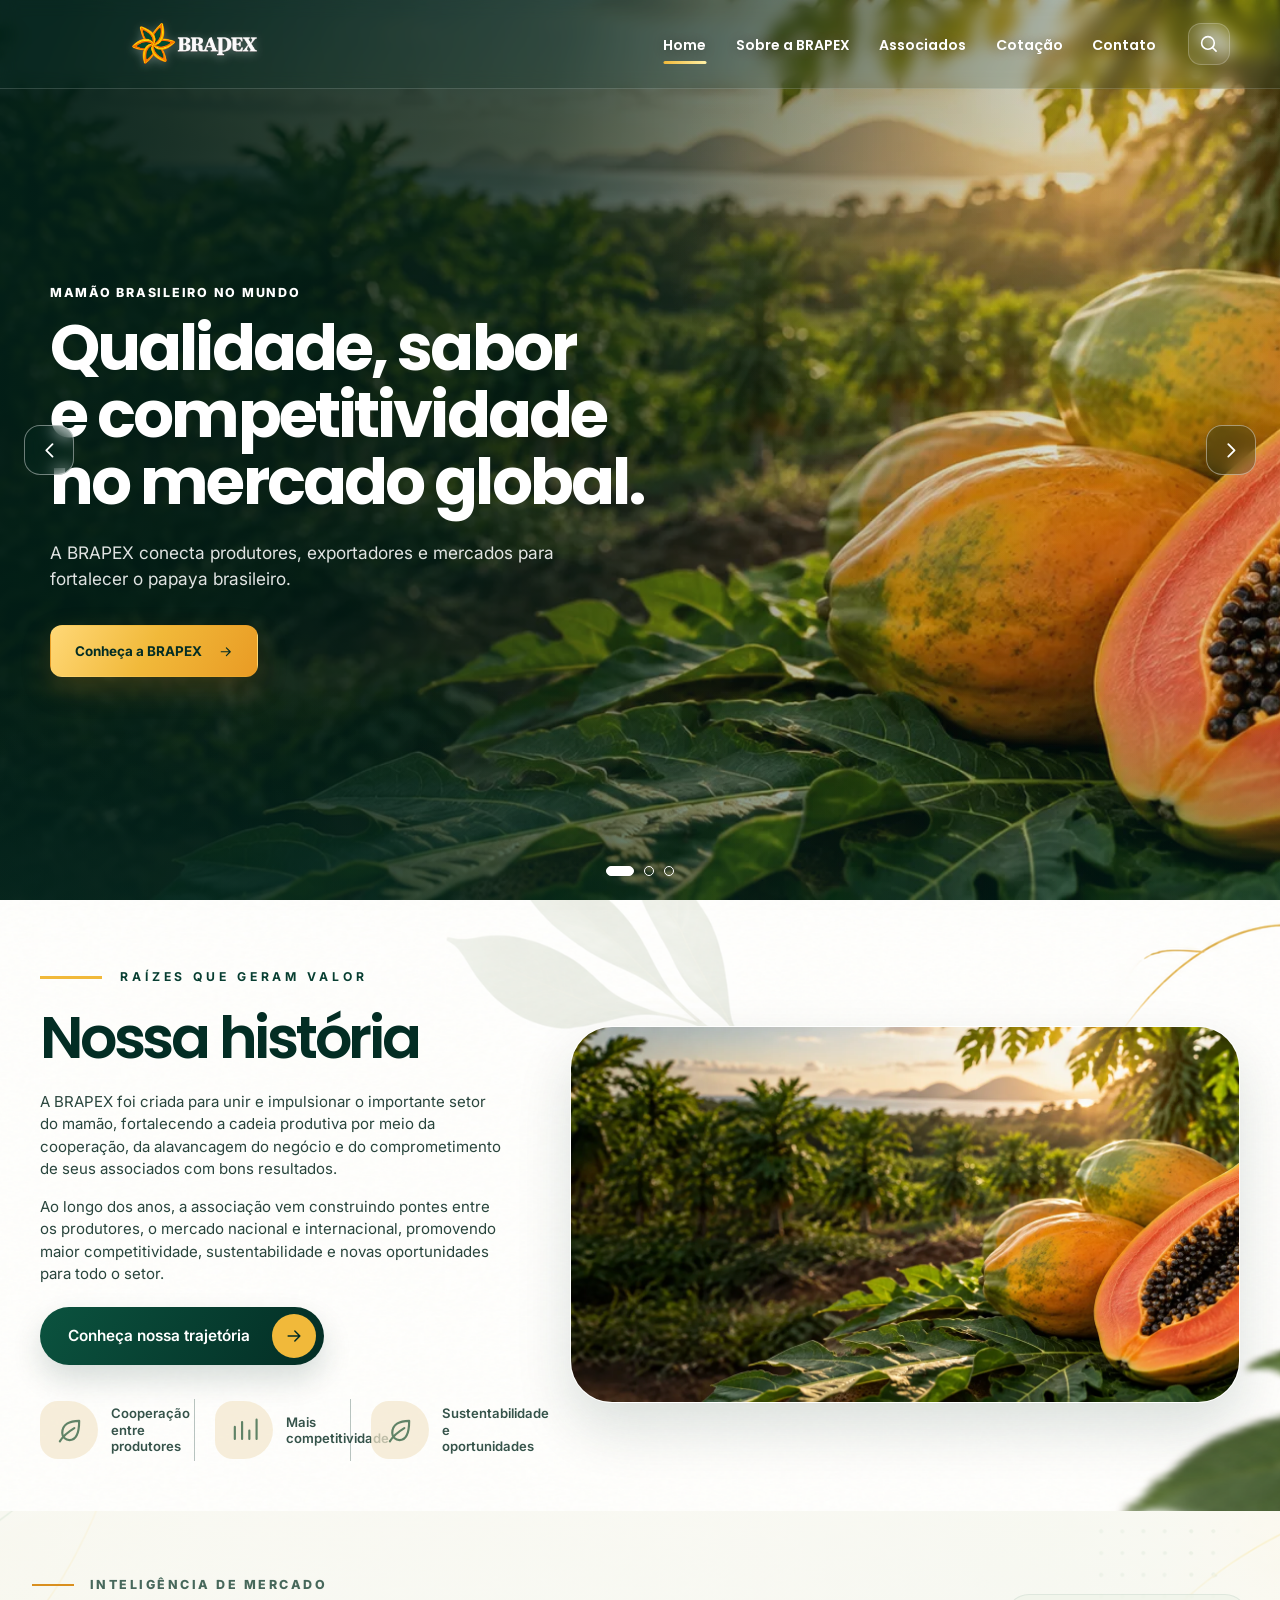
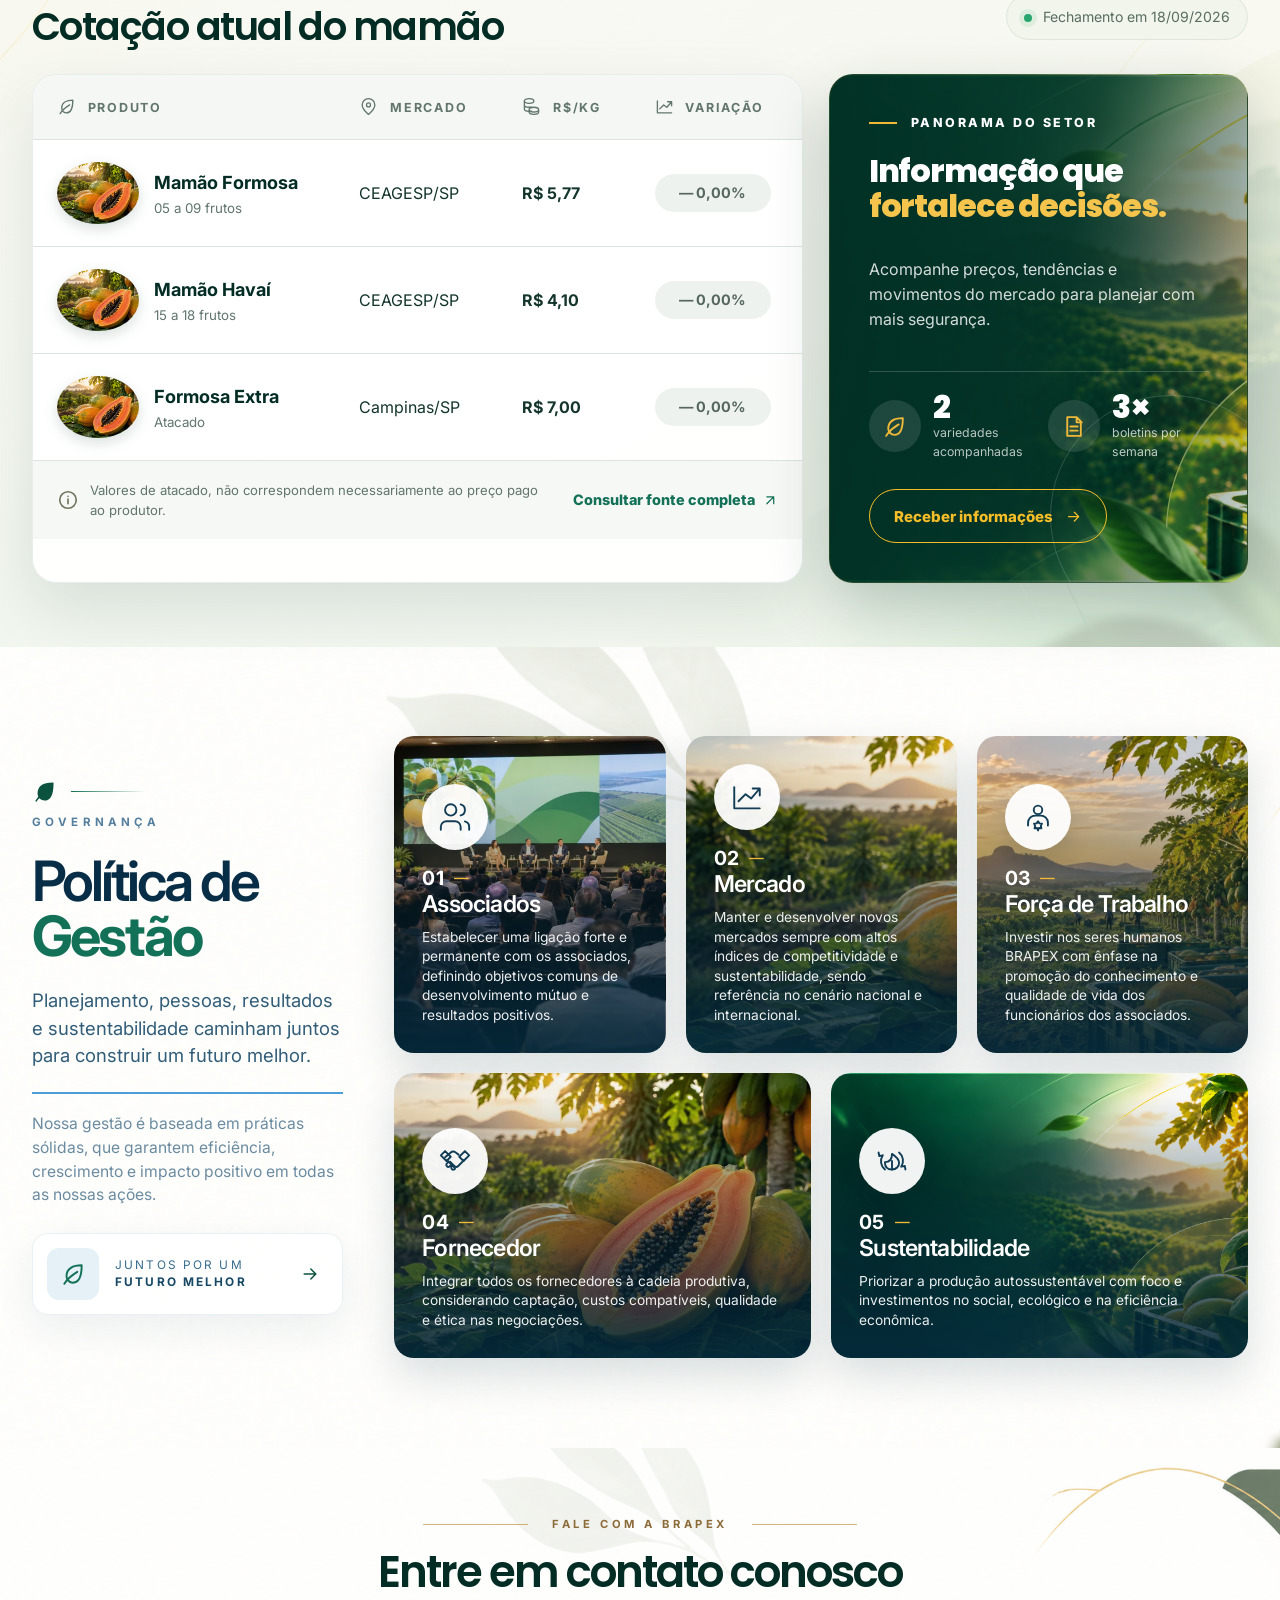
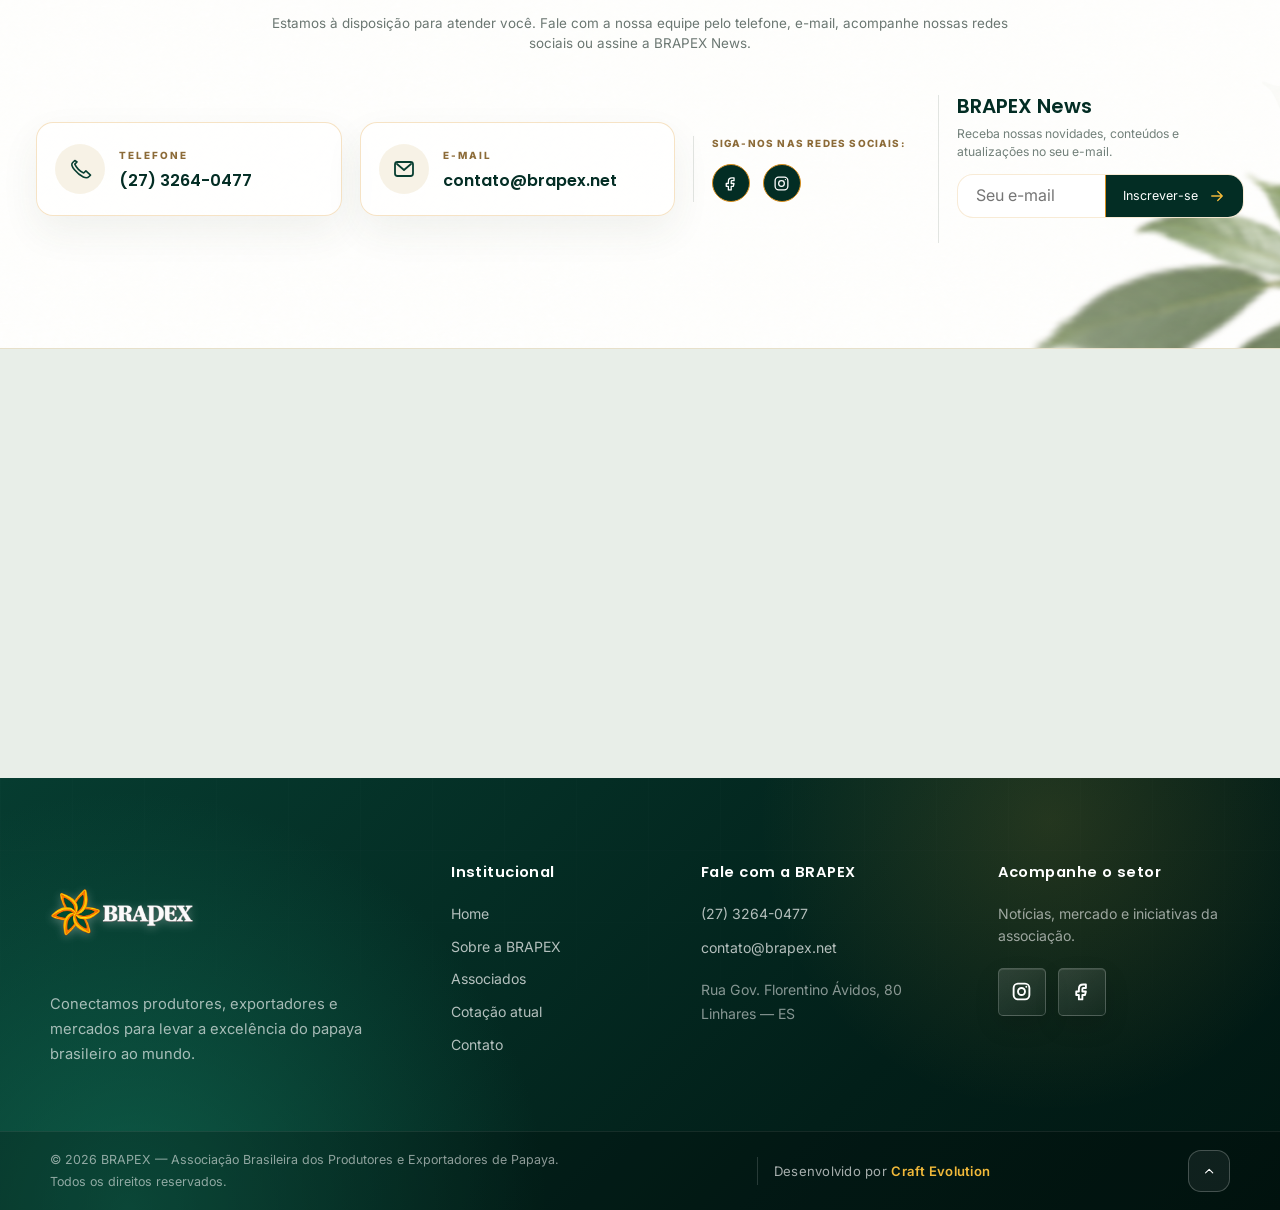
==== commit f38c2c1c: "fix: remove botoes sociais sem link (LinkedIn e YouTube) da secao de contato" ====
--- a/index.html
+++ b/index.html
@@ -512,12 +512,6 @@
               <a href="https://www.instagram.com/brapex.mamao/" aria-label="Instagram" target="_blank" rel="noopener noreferrer">
                 <svg class="icon"><use href="#icon-instagram"></use></svg>
               </a>
-              <a href="#" aria-label="LinkedIn">
-                <svg class="icon"><use href="#icon-linkedin"></use></svg>
-              </a>
-              <a href="#" aria-label="YouTube">
-                <svg class="icon"><use href="#icon-youtube"></use></svg>
-              </a>
             </div>
           </div>
 
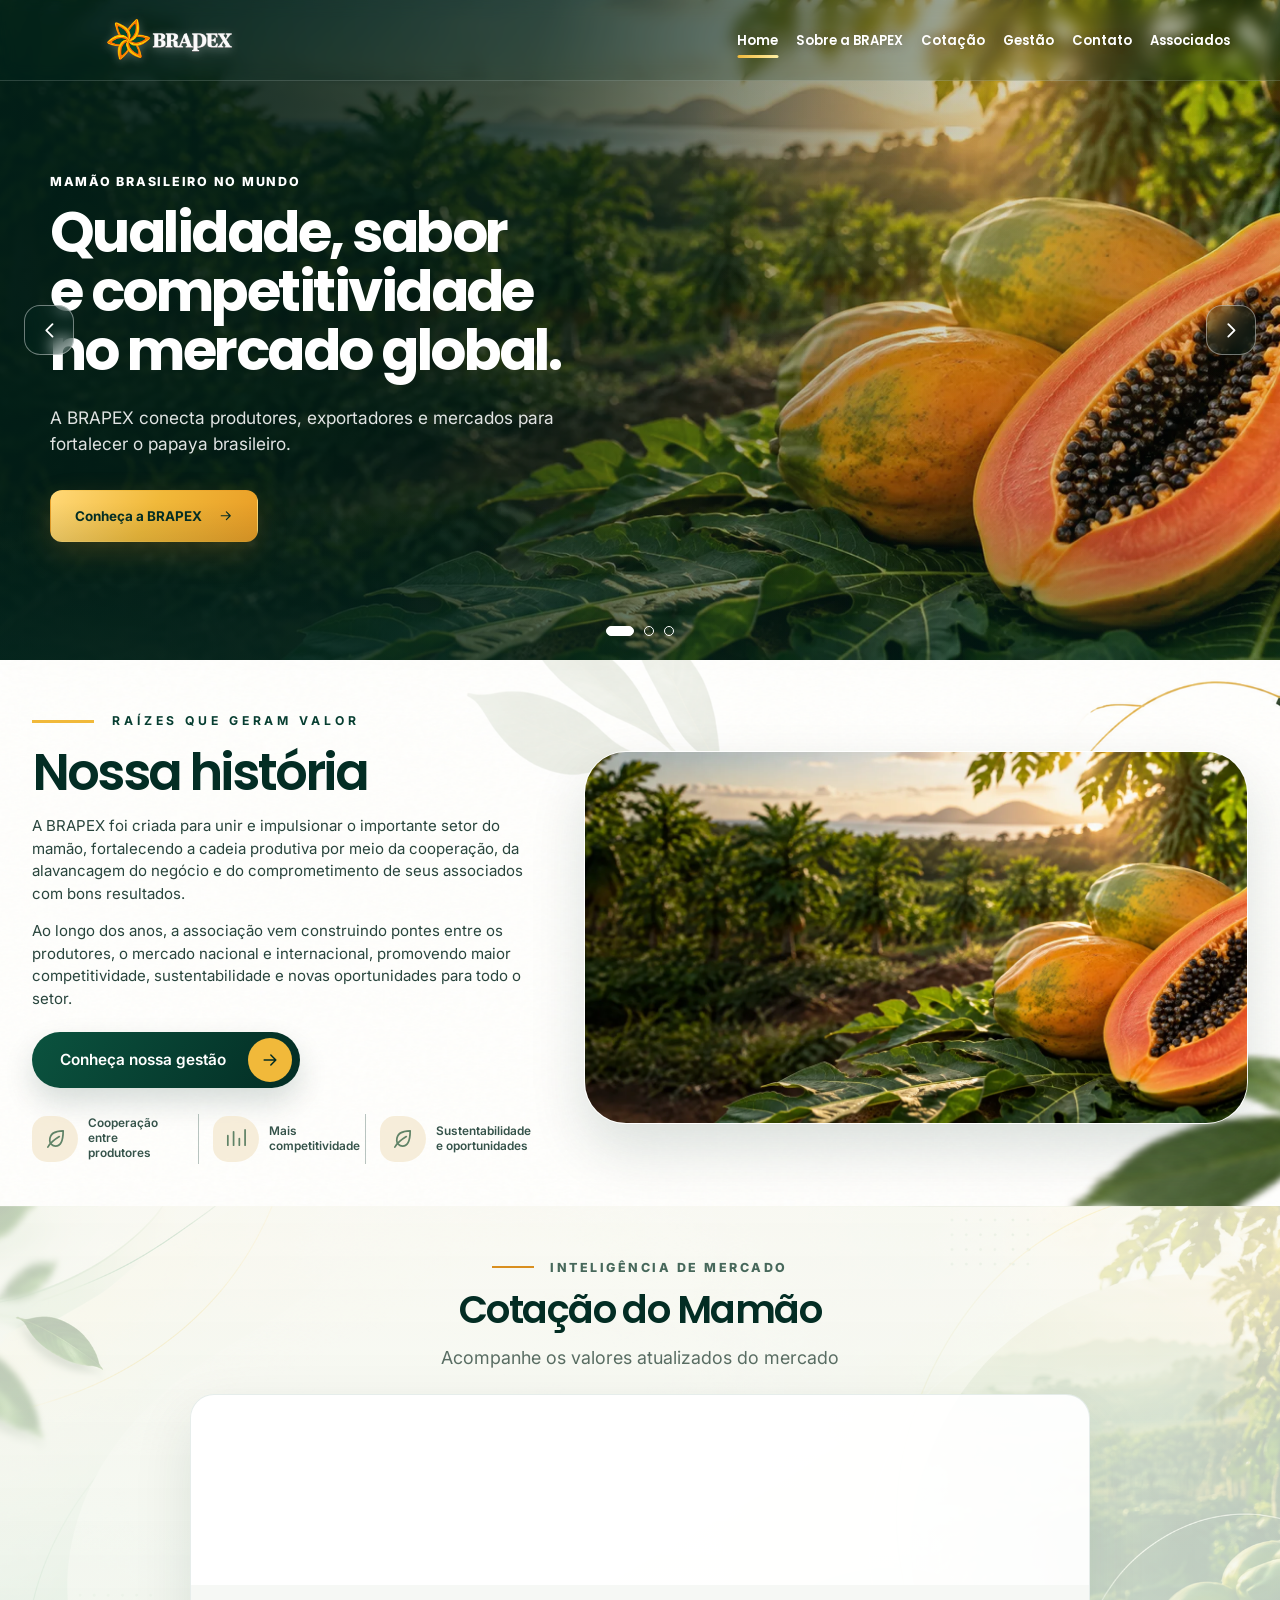
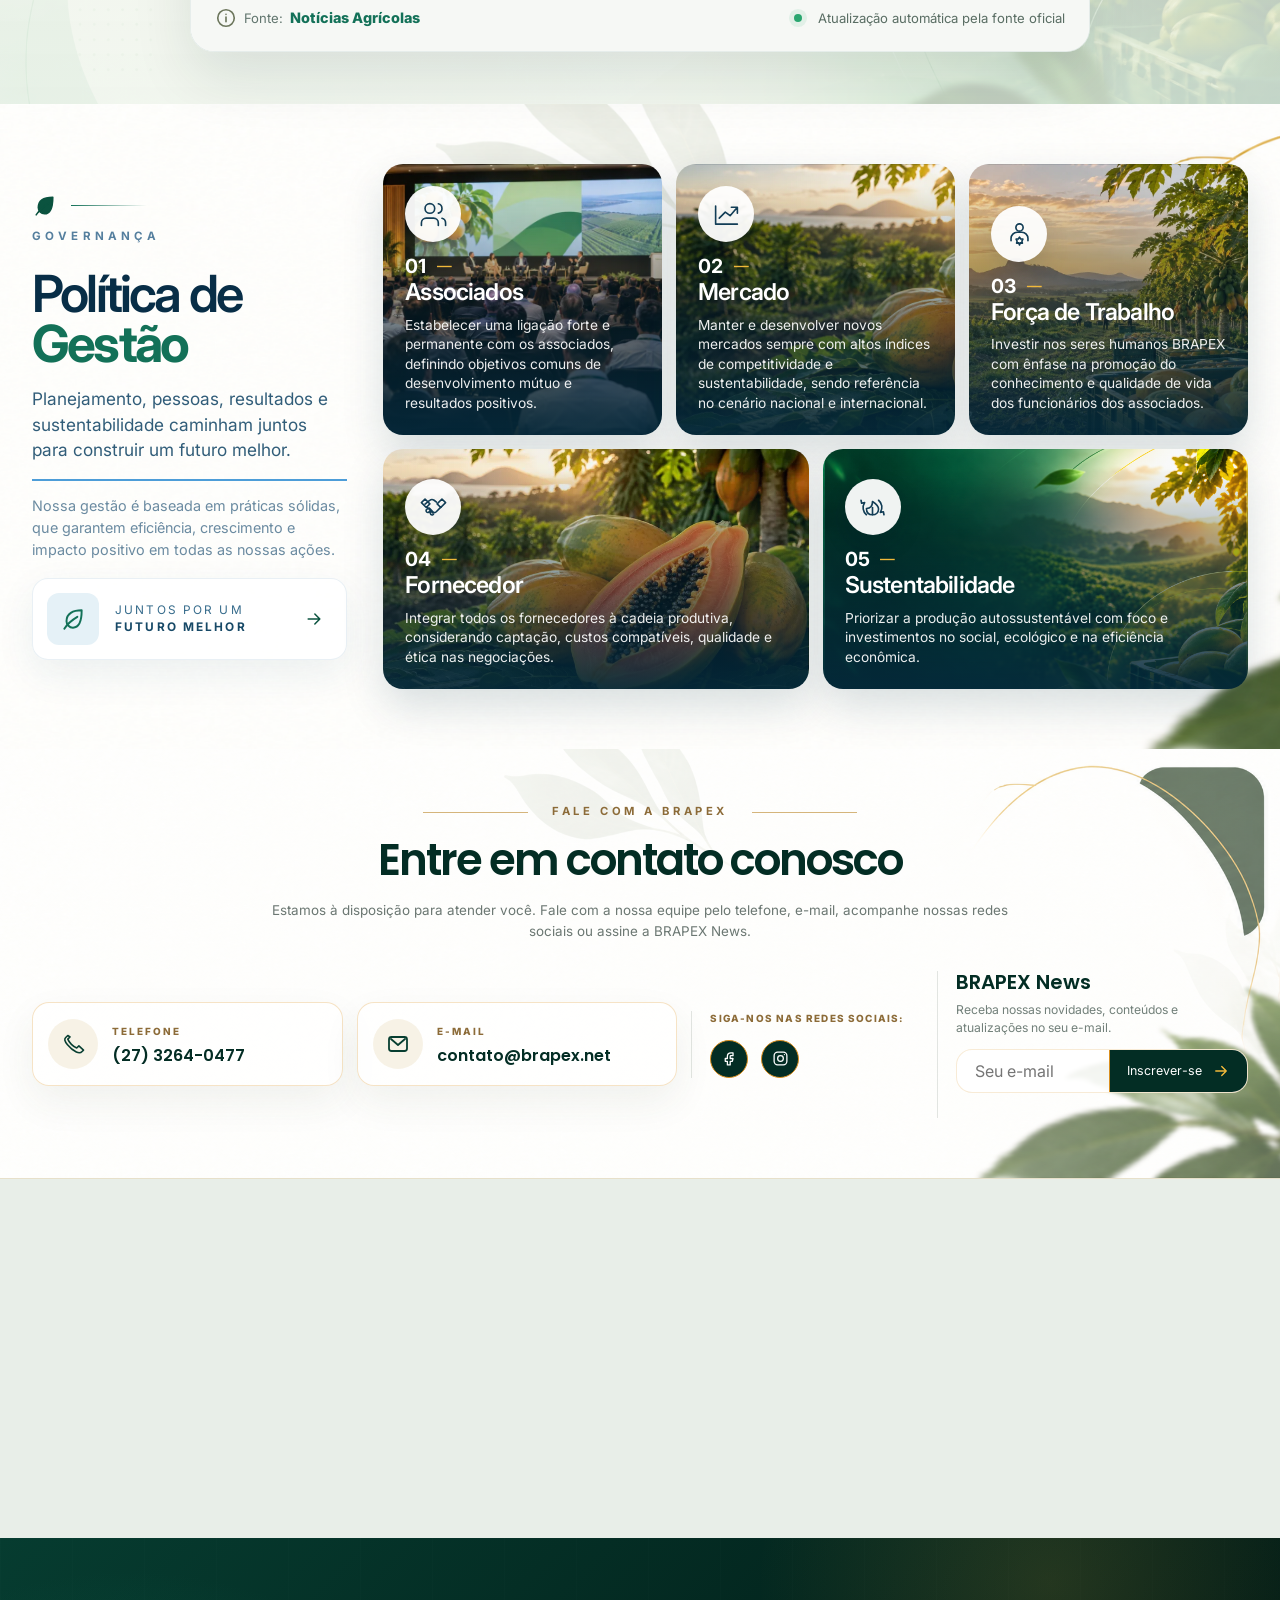
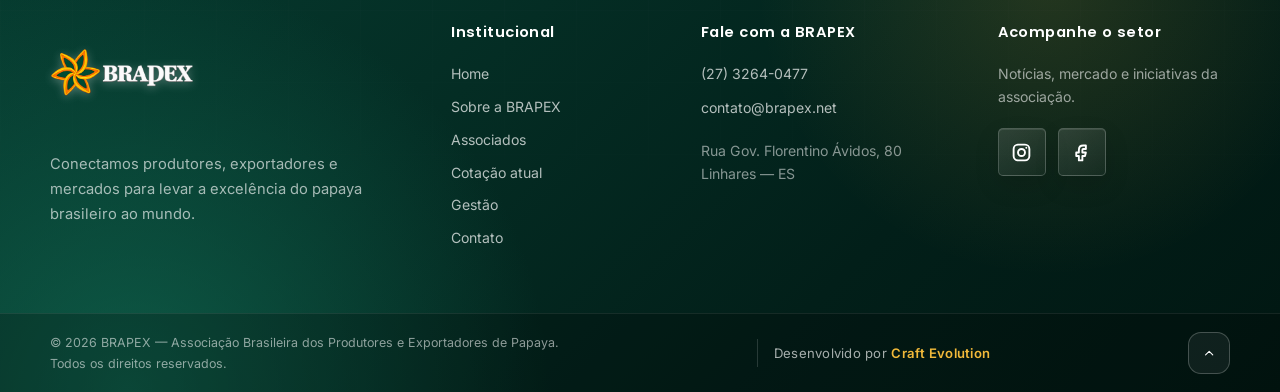
==== commit ab049ded: "feat: atualiza cotacao e associados" ====
--- a/index.html
+++ b/index.html
@@ -155,15 +155,11 @@
           Home
         </a>
         <a href="#sobre">Sobre a BRAPEX</a>
+        <a href="#cotacao">Cotação</a>
+        <a href="#gestao">Gestão</a>
+        <a href="#contato">Contato</a>
         <a href="pages/associados.html">Associados</a>
-        <a href="#cotacao">Cotação</a>
-        <a href="#contato">Contato</a>
       </nav>
-      <a class="header-search" href="#cotacao" aria-label="Ir para cotação">
-        <svg class="icon">
-          <use href="#icon-search"></use>
-        </svg>
-      </a>
     </div>
   </header>
 
@@ -236,7 +232,7 @@
     </section>
 
     <!-- Nossa história -->
-    <section class="story-intro" aria-labelledby="story-intro-title">
+    <section class="story-intro" id="sobre" aria-labelledby="story-intro-title">
       <div class="story-intro__container">
         <div class="story-intro__content">
           <p class="story-intro__eyebrow"><span></span> Raízes que geram valor</p>
@@ -253,8 +249,8 @@
               sustentabilidade e novas oportunidades para todo o setor.
             </p>
           </div>
-          <a class="story-intro__button" href="#sobre">
-            Conheça nossa trajetória
+          <a class="story-intro__button" href="#gestao">
+            Conheça nossa gestão
             <span aria-hidden="true">
               <svg class="icon"><use href="#icon-arrow-right"></use></svg>
             </span>
@@ -286,114 +282,44 @@
       </div>
     </section>
 
-    <!-- Cotação atual -->
-    <section class="section quote-section" id="cotacao">
+    <!-- Cotação do mamão -->
+    <section class="section quote-section" id="cotacao" aria-labelledby="quote-title">
       <div class="container">
-        <div class="section-heading section-heading--row">
-          <div>
-            <p class="eyebrow eyebrow--green">Inteligência de mercado</p>
-            <h2>Cotação atual do <strong>mamão</strong></h2>
-          </div>
-          <p class="updated">
-            <span class="status-dot"></span>
-            Fechamento em 18/09/2026
-          </p>
-        </div>
-        <div class="quote-layout">
-          <div class="quote-panel">
-            <div class="table-scroll" tabindex="0" aria-label="Tabela de cotação do mamão">
-              <table>
-                <thead>
-                  <tr>
-                    <th><svg class="icon" aria-hidden="true"><use href="#icon-leaf"></use></svg> Produto</th>
-                    <th><svg class="icon" aria-hidden="true"><use href="#icon-pin"></use></svg> Mercado</th>
-                    <th><svg class="icon" aria-hidden="true"><use href="#icon-coins"></use></svg> R$/kg</th>
-                    <th><svg class="icon" aria-hidden="true"><use href="#icon-trend"></use></svg> Variação</th>
-                  </tr>
-                </thead>
-                <tbody>
-                  <tr>
-                    <td>
-                      <span class="quote-product">
-                        <img class="quote-product__thumb" src="assets/images/papaya-close.webp" alt="" width="120" height="80" loading="lazy" />
-                        <span><strong>Mamão Formosa</strong><small>05 a 09 frutos</small></span>
-                      </span>
-                    </td>
-                    <td>CEAGESP/SP</td>
-                    <td><strong>R$ 5,77</strong></td>
-                    <td><span class="variation neutral">— 0,00%</span></td>
-                  </tr>
-                  <tr>
-                    <td>
-                      <span class="quote-product">
-                        <img class="quote-product__thumb" src="assets/images/papaya-close.webp" alt="" width="120" height="80" loading="lazy" />
-                        <span><strong>Mamão Havaí</strong><small>15 a 18 frutos</small></span>
-                      </span>
-                    </td>
-                    <td>CEAGESP/SP</td>
-                    <td><strong>R$ 4,10</strong></td>
-                    <td><span class="variation neutral">— 0,00%</span></td>
-                  </tr>
-                  <tr>
-                    <td>
-                      <span class="quote-product">
-                        <img class="quote-product__thumb" src="assets/images/papaya-close.webp" alt="" width="120" height="80" loading="lazy" />
-                        <span><strong>Formosa Extra</strong><small>Atacado</small></span>
-                      </span>
-                    </td>
-                    <td>Campinas/SP</td>
-                    <td><strong>R$ 7,00</strong></td>
-                    <td><span class="variation neutral">— 0,00%</span></td>
-                  </tr>
-                </tbody>
-              </table>
-            </div>
-            <div class="quote-source">
-              <p><svg class="icon" aria-hidden="true"><use href="#icon-info"></use></svg>
-                Valores de atacado, não correspondem necessariamente ao preço
-                pago ao produtor.
+        <header class="section-heading quote-heading">
+          <p class="eyebrow eyebrow--green">Inteligência de mercado</p>
+          <h2 id="quote-title">Cotação do <strong>Mamão</strong></h2>
+          <p class="quote-subtitle">Acompanhe os valores atualizados do mercado</p>
+        </header>
+
+        <div class="quote-panel">
+          <div class="quote-widget" aria-label="Cotação de Mamão - Ceasas">
+            <!-- Widgets Notícias Agrícolas - www.noticiasagricolas.com.br/widgets -->
+            <script type="text/javascript" src="https://www.noticiasagricolas.com.br/widgets/cotacoes?id=191&fonte=Arial%2C%20Helvetica%2C%20sans-serif&tamanho=12pt&largura=80%&cortexto=333333&corcabecalho=B2C3C6&corlinha=DCE7E9&imagem=true&output=js"></script>
+            <noscript>
+              <p class="quote-widget__fallback">
+                Ative o JavaScript para visualizar a cotação atualizada.
               </p>
+            </noscript>
+          </div>
+
+          <footer class="quote-source">
+            <p>
+              <svg class="icon" aria-hidden="true"><use href="#icon-info"></use></svg>
+              Fonte:
               <a href="https://www.noticiasagricolas.com.br/cotacoes/frutas/mamao-ceasas" target="_blank"
-                rel="noopener noreferrer">
-                Consultar fonte completa
-                <svg class="icon">
-                  <use href="#icon-arrow-up-right"></use>
-                </svg>
-              </a>
-            </div>
-          </div>
-          <aside class="market-card" id="mercado">
-            <p class="eyebrow"><span></span> Panorama do setor</p>
-            <h3>Informação que <em>fortalece decisões.</em></h3>
-            <p>
-              Acompanhe preços, tendências e movimentos do mercado para
-              planejar com mais segurança.
+                rel="noopener noreferrer">Notícias Agrícolas</a>
             </p>
-            <div class="market-card__numbers">
-              <div>
-                <span class="market-card__metric-icon"><svg class="icon" aria-hidden="true"><use href="#icon-leaf"></use></svg></span>
-                <strong>2</strong>
-                <span>variedades acompanhadas</span>
-              </div>
-              <div>
-                <span class="market-card__metric-icon"><svg class="icon" aria-hidden="true"><use href="#icon-report"></use></svg></span>
-                <strong>3×</strong>
-                <span>boletins por semana</span>
-              </div>
-            </div>
-            <a class="text-link" href="mailto:contato@brapex.net">
-              Receber informações
-              <svg class="icon">
-                <use href="#icon-arrow-right"></use>
-              </svg>
-            </a>
-          </aside>
+            <span class="quote-source__status">
+              <span class="status-dot" aria-hidden="true"></span>
+              Atualização automática pela fonte oficial
+            </span>
+          </footer>
         </div>
       </div>
     </section>
 
     <!-- Política de Gestão -->
-    <section class="management-policy" id="sobre" aria-labelledby="management-policy-title">
+    <section class="management-policy" id="gestao" aria-labelledby="management-policy-title">
       <div class="management-policy__container">
         <header class="management-policy__heading">
           <div class="management-policy__eyebrow">
@@ -564,6 +490,7 @@
           <a href="#sobre">Sobre a BRAPEX</a>
           <a href="pages/associados.html">Associados</a>
           <a href="#cotacao">Cotação atual</a>
+          <a href="#gestao">Gestão</a>
           <a href="#contato">Contato</a>
         </nav>
       </div>
--- a/styles/main.css
+++ b/styles/main.css
@@ -321,35 +321,6 @@
 
 .site-header.is-scrolled .main-nav a::after {
   background: linear-gradient(90deg, var(--gold-dark), var(--green-700));
-}
-
-.header-search {
-  display: grid;
-  place-items: center;
-  width: 42px;
-  height: 42px;
-  color: #fff;
-  font-size: 1.18rem;
-  border-radius: 13px;
-  background: rgba(255, 255, 255, 0.1);
-  border: 1px solid rgba(255, 255, 255, 0.22);
-  transition:
-    color 0.2s ease,
-    background 0.2s ease,
-    border-color 0.2s ease,
-    transform 0.2s ease,
-    box-shadow 0.2s ease;
-}
-
-.site-header.is-scrolled .header-search {
-  color: var(--green-800);
-  background: linear-gradient(145deg, #f4faf6, #dfebe4);
-  border-color: rgba(19, 113, 88, 0.12);
-}
-
-.header-search:hover {
-  transform: translateY(-2px);
-  box-shadow: 0 10px 24px rgba(3, 45, 36, 0.12);
 }
 
 .menu-toggle {
@@ -821,11 +792,11 @@
 
 .story-intro__pillar {
   display: grid;
-  grid-template-columns: 58px minmax(0, 1fr);
+  grid-template-columns: 46px minmax(0, 1fr);
   align-items: center;
-  gap: 13px;
-  min-height: 62px;
-  padding: 0 20px;
+  gap: 10px;
+  min-height: 50px;
+  padding: 0 14px;
   border-right: 1px solid rgba(3, 45, 36, 0.28);
 }
 
@@ -841,22 +812,22 @@
 .story-intro__pillar > span {
   display: grid;
   place-items: center;
-  width: 58px;
-  height: 58px;
+  width: 46px;
+  height: 46px;
   color: #608367;
   background: rgba(244, 232, 205, 0.72);
-  border-radius: 18px 50% 50% 18px;
+  border-radius: 15px 50% 50% 15px;
 }
 
 .story-intro__pillar .icon {
-  width: 29px;
-  height: 29px;
+  width: 23px;
+  height: 23px;
 }
 
 .story-intro__pillar p {
   margin: 0;
   color: #35534a;
-  font-size: 0.82rem;
+  font-size: 0.74rem;
   font-weight: 600;
   line-height: 1.25;
 }
@@ -1043,7 +1014,7 @@
 }
 
 .quote-section > .container {
-  width: min(calc(100% - 64px), 1740px);
+  width: min(calc(100% - 64px), 1100px);
 }
 
 .quote-section .section-heading {
@@ -1053,6 +1024,7 @@
 .quote-section .eyebrow--green {
   display: flex;
   align-items: center;
+  justify-content: center;
   gap: 16px;
   color: #47685b;
   letter-spacing: 0.2em;
@@ -1075,110 +1047,49 @@
   font-weight: inherit;
 }
 
-.quote-section .updated {
-  margin: 0 0 8px;
-  padding: 11px 17px;
+.quote-heading {
+  max-width: 760px;
+  margin-inline: auto;
+  text-align: center;
+}
+
+.quote-subtitle {
+  margin: 14px 0 0;
   color: #596d63;
-  background: rgba(239, 244, 234, 0.82);
-  border: 1px solid rgba(11, 83, 63, 0.08);
-  border-radius: 99px;
-  font-size: 0.88rem;
-}
-
-.quote-layout {
-  display: grid;
-  grid-template-columns: minmax(0, 1.75fr) minmax(360px, 0.95fr);
-  gap: 26px;
-  align-items: stretch;
+  font-size: clamp(1rem, 1.4vw, 1.16rem);
+  line-height: 1.55;
 }
 
 .quote-panel {
   overflow: hidden;
+  max-width: 900px;
+  margin-inline: auto;
   background: rgba(255, 255, 255, 0.94);
   border: 1px solid rgba(11, 83, 63, 0.1);
   border-radius: 24px;
   box-shadow: 0 24px 60px rgba(3, 45, 36, 0.11);
 }
 
-.table-scroll {
+.quote-widget {
+  width: 100%;
+  min-height: 220px;
+  padding: clamp(20px, 3vw, 36px);
   overflow-x: auto;
-}
-
-table {
-  width: 100%;
-  border-collapse: collapse;
-}
-
-th,
-td {
-  padding: 22px 24px;
-  text-align: left;
-  border-bottom: 1px solid var(--line);
-}
-
-th {
-  color: #62766e;
-  background: rgba(244, 247, 244, 0.94);
-  font-size: 0.78rem;
-  letter-spacing: 0.14em;
-  text-transform: uppercase;
-}
-
-th .icon {
-  display: inline-block;
-  width: 19px;
-  height: 19px;
-  margin-right: 7px;
-  vertical-align: -4px;
-  stroke-width: 1.7;
-}
-
-td {
-  height: 104px;
-  font-size: 1rem;
-}
-
-.quote-product {
-  display: flex;
-  align-items: center;
-  gap: 15px;
-  min-width: 220px;
-}
-
-.quote-product__thumb {
-  flex: 0 0 82px;
-  width: 82px;
-  height: 62px;
-  object-fit: cover;
-  border-radius: 50%;
-  filter: drop-shadow(0 5px 7px rgba(3, 45, 36, 0.15));
-}
-
-.quote-product strong {
-  display: block;
-  color: var(--green-950);
-  font-size: 1.13rem;
-}
-
-td small {
-  display: block;
-  margin-top: 2px;
+  overscroll-behavior-inline: contain;
+  -webkit-overflow-scrolling: touch;
+}
+
+.quote-widget table {
+  margin-inline: auto;
+}
+
+.quote-widget__fallback {
+  margin: 0;
+  padding: 24px;
   color: var(--muted);
-}
-
-.variation {
-  display: inline-flex;
-  justify-content: center;
-  min-width: 116px;
-  padding: 8px 12px;
-  border-radius: 30px;
-  font-weight: 700;
-  font-size: 0.9rem;
-}
-
-.variation.neutral {
-  color: #55675f;
-  background: #eef2ef;
+  text-align: center;
+  background: #f6f8f5;
+  border-radius: 14px;
 }
 
 .quote-source {
@@ -1196,7 +1107,9 @@
 .quote-source p {
   display: flex;
   align-items: center;
-  gap: 11px;
+  flex-wrap: wrap;
+  gap: 7px;
+  margin: 0;
 }
 
 .quote-source p .icon {
@@ -1206,10 +1119,6 @@
   color: #6d775d;
 }
 
-.quote-source p {
-  margin: 0;
-}
-
 .quote-source a {
   color: var(--green-700);
   font-weight: 800;
@@ -1217,150 +1126,18 @@
   font-size: 0.9rem;
 }
 
-.market-card {
-  position: relative;
-  overflow: hidden;
-  display: flex;
-  flex-direction: column;
-  justify-content: center;
-  min-height: 100%;
-  padding: clamp(30px, 3vw, 54px);
-  color: #fff;
-  background:
-    linear-gradient(100deg, rgba(2, 48, 37, 0.96) 0%, rgba(2, 48, 37, 0.83) 53%, rgba(2, 48, 37, 0.2) 100%),
-    url("../assets/images/card-cota%C3%A7%C3%A3o.webp") center / cover;
-  border: 1px solid rgba(241, 185, 58, 0.13);
-  border-radius: 24px;
-  box-shadow: 0 24px 60px rgba(3, 45, 36, 0.23);
-}
-
-.market-card::after {
-  position: absolute;
-  content: "";
-  right: -45px;
-  bottom: -55px;
-  width: 240px;
-  height: 240px;
-  border: 1px solid rgba(255, 255, 255, 0.16);
-  border-radius: 50%;
-}
-
-.market-card h3 {
-  position: relative;
-  z-index: 1;
-  max-width: 480px;
-  margin: 0 0 18px;
-  font: 750 clamp(1.75rem, 2.5vw, 2.55rem)/1.1 var(--serif);
-  letter-spacing: -0.035em;
-}
-
-.market-card h3 em {
-  color: #f4c44c;
-  font-style: normal;
-}
-
-.market-card > p:not(.eyebrow) {
-  position: relative;
-  z-index: 1;
-  max-width: 410px;
-  color: rgba(255, 255, 255, 0.83);
-  font-size: 1rem;
-  line-height: 1.55;
-}
-
-.market-card .eyebrow {
-  position: relative;
-  z-index: 1;
+.quote-source__status {
   display: flex;
   align-items: center;
-  gap: 14px;
-  margin-bottom: 20px;
-  letter-spacing: 0.2em;
-}
-
-.market-card .eyebrow span {
-  width: 28px;
-  height: 2px;
-  background: var(--gold);
-}
-
-.market-card__numbers {
-  position: relative;
-  z-index: 1;
-  display: grid;
-  grid-template-columns: 1fr 1fr;
-  gap: 18px;
-  margin: 24px 0 28px;
-  padding-top: 19px;
-  border-top: 1px solid rgba(255, 255, 255, 0.19);
-}
-
-.market-card__numbers div {
-  display: grid;
-  grid-template-columns: 52px 1fr;
-  align-items: center;
-  column-gap: 12px;
-  padding-left: 0;
-}
-
-.market-card__metric-icon {
-  grid-row: span 2;
-  display: grid;
-  place-items: center;
-  width: 52px;
-  height: 52px;
-  color: var(--gold);
-  background: rgba(255, 255, 255, 0.11);
-  border-radius: 50%;
-}
-
-.market-card__metric-icon .icon {
-  width: 25px;
-  height: 25px;
-}
-
-.market-card__numbers strong {
-  display: block;
-  font: 750 2rem/1 var(--serif);
-}
-
-.market-card__numbers span {
-  color: rgba(255, 255, 255, 0.72);
-  font-size: 0.77rem;
-}
-
-.market-card__numbers .market-card__metric-icon {
-  color: var(--gold);
-  font-size: inherit;
+  gap: 9px;
+  color: #596d63;
+  white-space: nowrap;
 }
 
 .text-link {
   color: var(--green-700);
   font-weight: 800;
   font-size: 0.82rem;
-}
-
-.market-card .text-link {
-  position: relative;
-  z-index: 1;
-  display: flex;
-  align-items: center;
-  justify-content: center;
-  gap: 12px;
-  width: fit-content;
-  min-height: 54px;
-  padding: 0 24px;
-  color: #f5bd27;
-  border: 1.5px solid #f5bd27;
-  border-radius: 99px;
-  font-size: 0.94rem;
-  transition: color 0.2s ease, background 0.2s ease, transform 0.2s ease;
-}
-
-.market-card .text-link:hover {
-  color: var(--green-950);
-  background: var(--gold);
-  transform: translateY(-2px);
 }
 
 /* Politica de gestao inspirada no painel de referencia */
@@ -2896,6 +2673,12 @@
   gap: 28px 24px;
 }
 
+.associates__grid.associates__grid--compact {
+  grid-template-columns: repeat(3, minmax(0, 1fr));
+  max-width: 1140px;
+  margin-inline: auto;
+}
+
 .associate-card,
 .join-card {
   display: flex;
@@ -2970,6 +2753,17 @@
   text-align: center;
 }
 
+.associate-card__links--five {
+  grid-template-columns: repeat(5, 1fr);
+}
+
+.associate-card__links--three {
+  grid-template-columns: repeat(3, 1fr);
+  width: 100%;
+  max-width: 230px;
+  margin: auto auto 20px;
+}
+
 .associate-card__links a {
   display: grid;
   place-items: center;
@@ -3015,6 +2809,28 @@
 
 .associate-card__links a:nth-child(4) .icon {
   background: #1877f2;
+}
+
+.associate-card__links a:nth-child(5) .icon {
+  background: var(--green-800);
+}
+
+.associate-card__links a.associate-card__link--instagram .icon {
+  fill: none;
+  stroke: currentColor;
+  background: linear-gradient(135deg, #833ab4, #fd1d1d 52%, #fcb045);
+}
+
+.associate-card__links a.associate-card__link--facebook .icon {
+  fill: none;
+  stroke: currentColor;
+  background: #1877f2;
+}
+
+.associate-card__links a.associate-card__link--email .icon {
+  fill: none;
+  stroke: currentColor;
+  background: var(--green-800);
 }
 
 .associate-card__links a:hover .icon {
@@ -3146,6 +2962,172 @@
 
 /* Responsividade */
 
+@media (min-width: 901px) and (max-width: 1440px) {
+  .header__inner {
+    min-height: 76px;
+    gap: 24px;
+  }
+
+  .site-header .brand {
+    width: 240px;
+    min-width: 240px;
+  }
+
+  .main-nav {
+    gap: 18px;
+  }
+
+  .main-nav a {
+    padding-block: 27px 25px;
+    font-size: 0.82rem;
+  }
+
+  .main-nav a::after {
+    bottom: 18px;
+  }
+
+  .section {
+    padding-block: 68px;
+  }
+
+  .hero {
+    height: min(100svh, 660px);
+    min-height: 600px;
+  }
+
+  .hero__content {
+    padding-block: 118px 64px;
+  }
+
+  .hero h1,
+  .hero h2 {
+    max-width: 650px;
+    font-size: clamp(2.7rem, 4.4vw, 4rem);
+  }
+
+  .story-intro {
+    padding: 52px 0 42px;
+  }
+
+  .story-intro__container {
+    grid-template-columns: minmax(360px, 0.86fr) minmax(500px, 1.14fr);
+    column-gap: clamp(36px, 4vw, 58px);
+    row-gap: 26px;
+    width: min(calc(100% - 64px), 1320px);
+  }
+
+  .story-intro__eyebrow {
+    margin-bottom: 16px;
+  }
+
+  .story-intro h2 {
+    margin-bottom: 18px;
+    font-size: clamp(2.75rem, 4vw, 4.2rem);
+  }
+
+  .story-intro__copy {
+    font-size: 0.94rem;
+  }
+
+  .story-intro__button {
+    min-height: 52px;
+  }
+
+  .quote-section {
+    padding-block: 52px;
+  }
+
+  .quote-section .section-heading {
+    margin-bottom: 22px;
+  }
+
+  .quote-widget {
+    min-height: 190px;
+    padding: 22px;
+  }
+
+  .quote-source {
+    min-height: 66px;
+    padding-block: 13px;
+  }
+
+  .management-policy {
+    padding-block: 60px;
+  }
+
+  .management-policy__container {
+    gap: 36px;
+    width: min(calc(100% - 64px), 1320px);
+  }
+
+  .management-policy__heading h2 {
+    font-size: clamp(2.8rem, 4vw, 4.35rem);
+  }
+
+  .management-policy__lead {
+    margin-top: 18px !important;
+    font-size: 1.08rem !important;
+  }
+
+  .management-policy__summary {
+    margin-top: 16px !important;
+    padding-top: 14px;
+    font-size: 0.9rem !important;
+  }
+
+  .management-policy__commitment {
+    margin-top: 18px;
+  }
+
+  .management-policy__stack {
+    grid-auto-rows: minmax(230px, auto);
+    gap: 14px;
+  }
+
+  .management-policy__item,
+  .management-policy__item:last-child {
+    min-height: 260px;
+    padding: 22px;
+  }
+
+  .management-policy__item.f4,
+  .management-policy__item.f5 {
+    min-height: 240px;
+  }
+
+  .management-policy__item .management-policy__icon {
+    width: 56px;
+    height: 56px;
+    margin-bottom: 12px;
+  }
+
+  .management-policy__item .management-policy__icon .icon {
+    width: 29px;
+    height: 29px;
+  }
+
+  .inner-hero {
+    min-height: 360px;
+  }
+
+  .inner-hero .container {
+    padding-block: 108px 46px;
+  }
+
+  .benefits {
+    padding-block: 24px;
+  }
+
+  .associates {
+    padding-top: 44px;
+  }
+
+  .associate-card,
+  .join-card {
+    min-height: 430px;
+  }
+}
+
 @media (max-width: 1250px) {
   .contact > .container {
     width: min(calc(100% - 50px), 1420px);
@@ -3227,14 +3209,6 @@
     grid-template-columns: repeat(3, 1fr);
   }
 
-  .quote-layout {
-    grid-template-columns: 1fr;
-  }
-
-  .market-card {
-    min-height: 300px;
-  }
-
   .about__grid {
     gap: 45px;
   }
@@ -3260,6 +3234,11 @@
 
   .associates__grid {
     grid-template-columns: repeat(3, 1fr);
+  }
+
+  .associates__grid.associates__grid--compact {
+    grid-template-columns: repeat(2, minmax(0, 1fr));
+    max-width: 760px;
   }
 
 }
@@ -3336,10 +3315,6 @@
 
   .contact-form textarea {
     height: 82px;
-  }
-
-  .header-search {
-    display: none;
   }
 
   .header__inner {
@@ -3470,6 +3445,10 @@
 }
 
 @media (max-width: 620px) {
+  .associates__grid.associates__grid--compact {
+    grid-template-columns: 1fr;
+  }
+
   .contact__form-wrap {
     padding: 26px 20px;
     border-radius: 22px;
@@ -3631,37 +3610,20 @@
   }
 
   .quote-section > .container {
-    width: min(calc(100% - 30px), 1740px);
+    width: min(calc(100% - 30px), 1100px);
   }
 
   .quote-section {
     padding-block: 52px;
   }
 
-  .quote-section .updated {
-    margin-top: 14px;
-    font-size: 0.78rem;
-  }
-
-  .market-card {
-    min-height: 440px;
-    padding: 28px 24px;
-    background-position: 63% center;
-  }
-
-  .market-card__numbers {
-    grid-template-columns: 1fr 1fr;
-    gap: 10px;
-  }
-
-  .market-card__numbers div {
-    grid-template-columns: 42px 1fr;
-    column-gap: 8px;
-  }
-
-  .market-card__metric-icon {
-    width: 42px;
-    height: 42px;
+  .quote-panel {
+    border-radius: 18px;
+  }
+
+  .quote-widget {
+    min-height: 180px;
+    padding: 14px;
   }
 
   .quote-source {
@@ -3670,6 +3632,10 @@
   }
 
   .quote-source a {
+    white-space: normal;
+  }
+
+  .quote-source__status {
     white-space: normal;
   }
 
@@ -3757,10 +3723,6 @@
   .quote-source {
     align-items: flex-start;
     flex-direction: column;
-  }
-
-  .market-card__numbers {
-    grid-template-columns: 1fr;
   }
 
   .about__image img {
@@ -4239,6 +4201,34 @@
   }
 }
 
+@media (min-width: 901px) and (max-width: 1440px) {
+  .contact-hub {
+    min-height: 0;
+    padding: 54px 0 60px;
+  }
+
+  .contact-hub__container {
+    width: min(calc(100% - 64px), 1320px);
+  }
+
+  .contact-hub__heading {
+    margin-bottom: 30px;
+  }
+
+  .contact-hub__grid {
+    gap: 14px;
+  }
+
+  .contact-hub__card {
+    min-height: 84px;
+    padding: 13px 15px;
+  }
+
+  .location-strip {
+    height: 360px;
+  }
+}
+
 /* Localização em faixa integral, sem aparência de card */
 
 .contact__location-wrap {
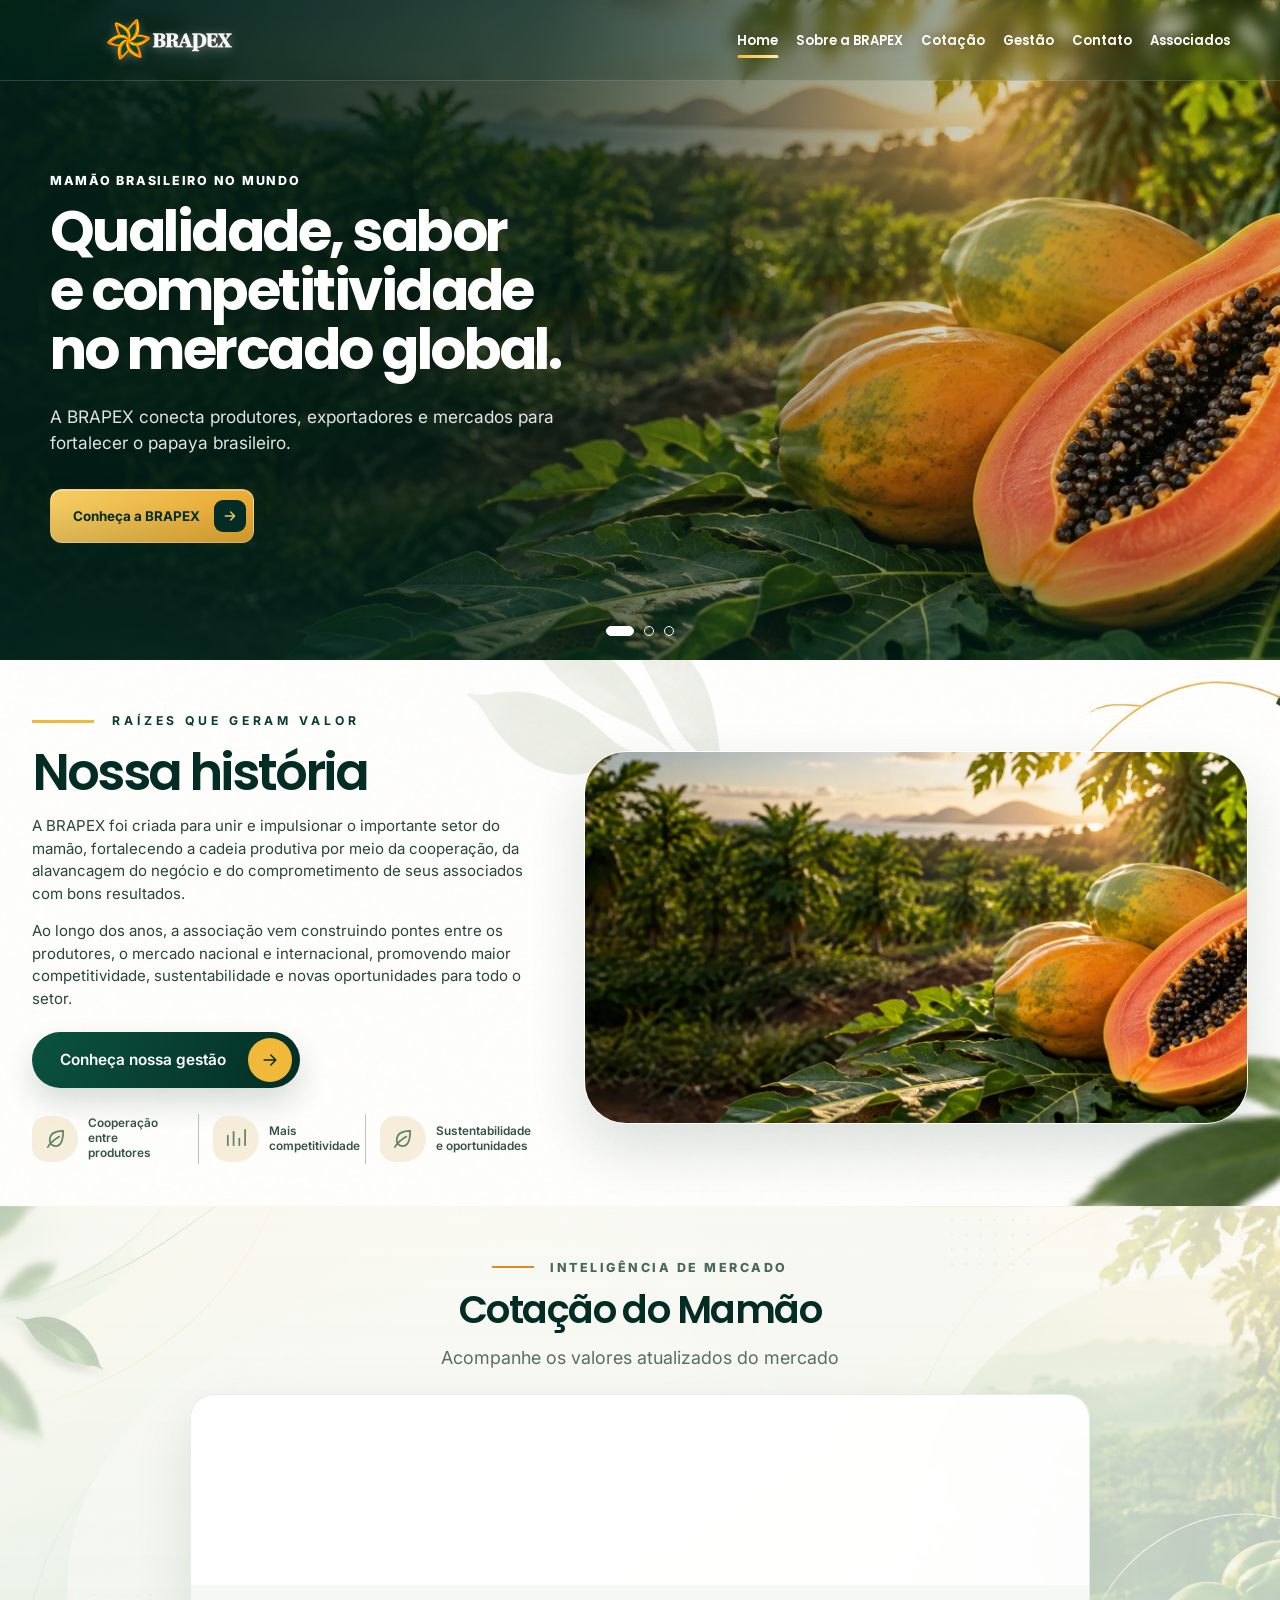
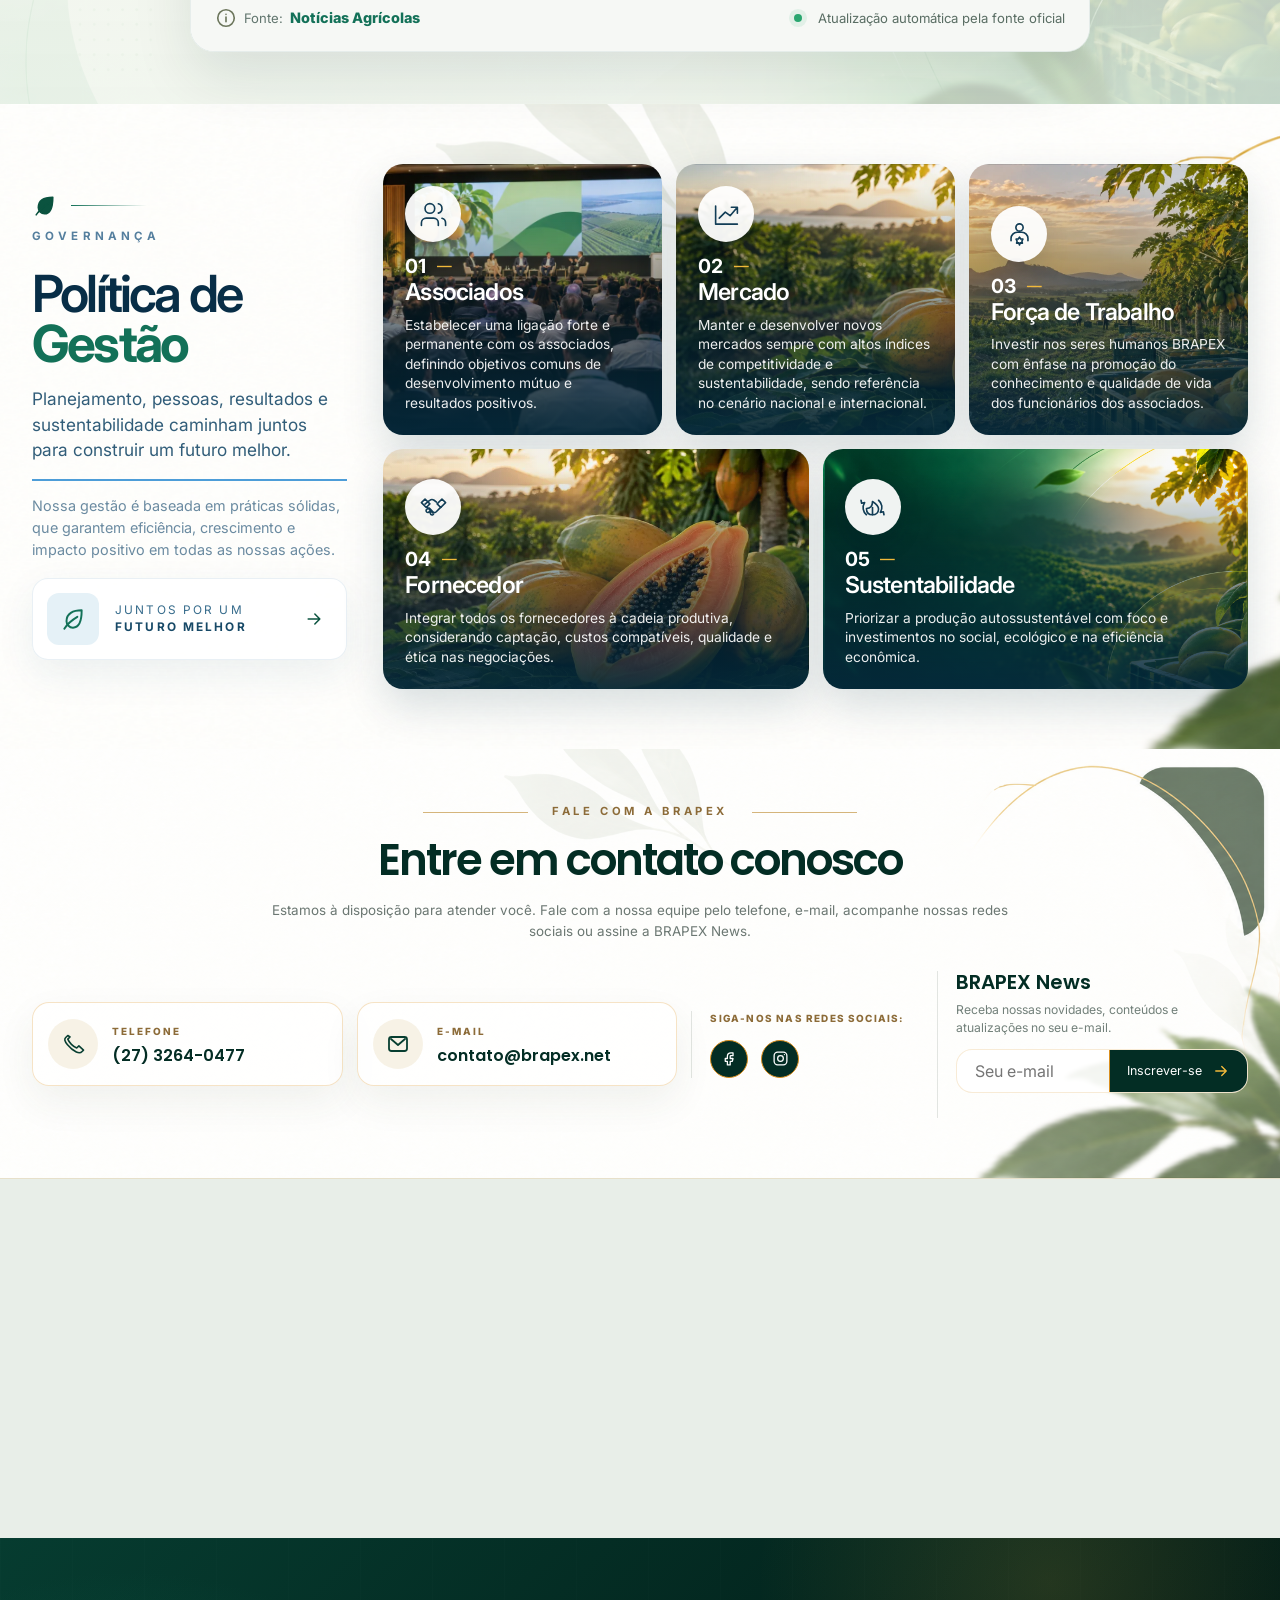
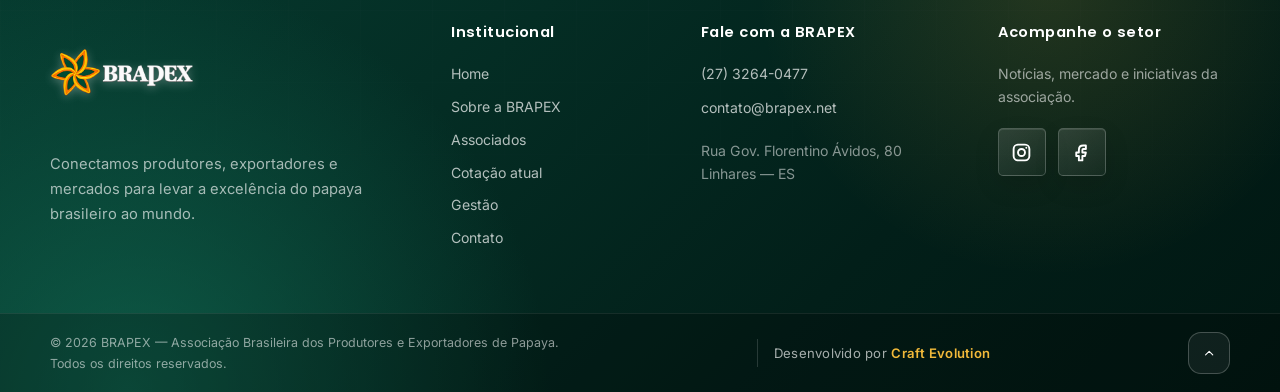
==== commit 1a70537b: "Ajusta responsividade e carrossel da hero" ====
--- a/index.html
+++ b/index.html
@@ -34,12 +34,6 @@
     </symbol>
     <symbol id="icon-arrow-up-right" viewBox="0 0 24 24">
       <path d="M7 17 17 7M7 7h10v10"></path>
-    </symbol>
-    <symbol id="icon-chevron-left" viewBox="0 0 24 24">
-      <path d="m15 18-6-6 6-6"></path>
-    </symbol>
-    <symbol id="icon-chevron-right" viewBox="0 0 24 24">
-      <path d="m9 18 6-6-6-6"></path>
     </symbol>
     <symbol id="icon-chevron-up" viewBox="0 0 24 24">
       <path d="m18 15-6-6-6 6"></path>
@@ -218,17 +212,7 @@
           </a>
         </div>
       </div>
-      <button class="hero__arrow hero__arrow--prev" type="button" aria-label="Destaque anterior" data-hero-prev>
-        <svg class="icon">
-          <use href="#icon-chevron-left"></use>
-        </svg>
-      </button>
-      <button class="hero__arrow hero__arrow--next" type="button" aria-label="Próximo destaque" data-hero-next>
-        <svg class="icon">
-          <use href="#icon-chevron-right"></use>
-        </svg>
-      </button>
-      <div class="hero__dots" aria-label="Selecionar destaque" data-hero-dots></div>
+      <div class="hero__dots" aria-hidden="true" data-hero-dots></div>
     </section>
 
     <!-- Nossa história -->
--- a/styles/main.css
+++ b/styles/main.css
@@ -467,56 +467,57 @@
 }
 
 .button--gold {
+  gap: 14px;
+  min-height: 54px;
+  padding: 4px 7px 4px 22px;
+  color: var(--green-950);
   background: linear-gradient(
-    120deg,
-    #ffd877 0%,
-    var(--gold) 48%,
-    #e99b24 100%
+    135deg,
+    #f5cd65 0%,
+    #e5a32b 100%
   );
-  color: var(--green-950);
-  box-shadow: 0 12px 30px rgba(217, 143, 31, 0.22);
+  border-color: rgba(255, 255, 255, 0.28);
+  box-shadow:
+    inset 0 1px 0 rgba(255, 255, 255, 0.36),
+    0 12px 28px rgba(3, 45, 36, 0.24);
+}
+
+.button--gold .icon {
+  flex: 0 0 32px;
+  width: 32px;
+  height: 32px;
+  padding: 8px;
+  color: #f6ca60;
+  background: var(--green-950);
+  border-radius: 9px;
+  stroke-width: 2.2;
+  transition:
+    color 0.25s ease,
+    background 0.25s ease,
+    transform 0.25s ease;
+}
+
+.button--gold:hover {
+  background: linear-gradient(
+    135deg,
+    #f9d677 0%,
+    #ebb03a 100%
+  );
+  box-shadow:
+    inset 0 1px 0 rgba(255, 255, 255, 0.42),
+    0 14px 30px rgba(3, 45, 36, 0.3);
+}
+
+.button--gold:hover .icon {
+  color: #ffda7f;
+  background: var(--green-900);
+  transform: translateX(2px);
 }
 
 .button--green {
   background: linear-gradient(120deg, var(--green-700), var(--green-900));
   color: #fff;
   box-shadow: 0 12px 28px rgba(3, 45, 36, 0.16);
-}
-
-.hero__arrow {
-  position: absolute;
-  z-index: 3;
-  top: 50%;
-  display: grid;
-  place-items: center;
-  width: 50px;
-  height: 50px;
-  padding: 0;
-  color: #fff;
-  background: rgba(3, 45, 36, 0.25);
-  border: 1px solid rgba(255, 255, 255, 0.42);
-  border-radius: 16px;
-  font-size: 1.35rem;
-  line-height: 1;
-  cursor: pointer;
-  backdrop-filter: blur(8px);
-  transform: translateY(-50%);
-  transition:
-    background 0.2s ease,
-    transform 0.2s ease;
-}
-
-.hero__arrow:hover {
-  background: rgba(241, 185, 58, 0.28);
-  transform: translateY(-50%) scale(1.05);
-}
-
-.hero__arrow--prev {
-  left: 24px;
-}
-
-.hero__arrow--next {
-  right: 24px;
 }
 
 .hero__dots {
@@ -529,17 +530,16 @@
   transform: translateX(-50%);
 }
 
-.hero__dots button {
+.hero__dots span {
+  display: block;
   width: 10px;
   height: 10px;
-  padding: 0;
   background: transparent;
   border: 1px solid #fff;
   border-radius: 50%;
-  cursor: pointer;
-}
-
-.hero__dots button.is-active {
+}
+
+.hero__dots span.is-active {
   width: 28px;
   background: #fff;
   border-radius: 20px;
@@ -3383,24 +3383,6 @@
     font-size: clamp(2.35rem, 8vw, 3.35rem);
   }
 
-  .hero__arrow {
-    top: auto;
-    bottom: 18px;
-    transform: none;
-  }
-
-  .hero__arrow:hover {
-    transform: scale(1.05);
-  }
-
-  .hero__arrow--prev {
-    left: 20px;
-  }
-
-  .hero__arrow--next {
-    right: 20px;
-  }
-
   .quick-links__grid {
     grid-template-columns: repeat(2, 1fr);
   }
@@ -3673,16 +3655,16 @@
   }
 
   .hero__slide {
+    align-items: flex-start;
     background-position: 64% center;
+  }
+
+  .hero__content {
+    padding-block: 124px 90px;
   }
 
   .hero__content > p:not(.eyebrow) {
     font-size: 0.92rem;
-  }
-
-  .hero__arrow {
-    width: 40px;
-    height: 40px;
   }
 
   .quick-links {
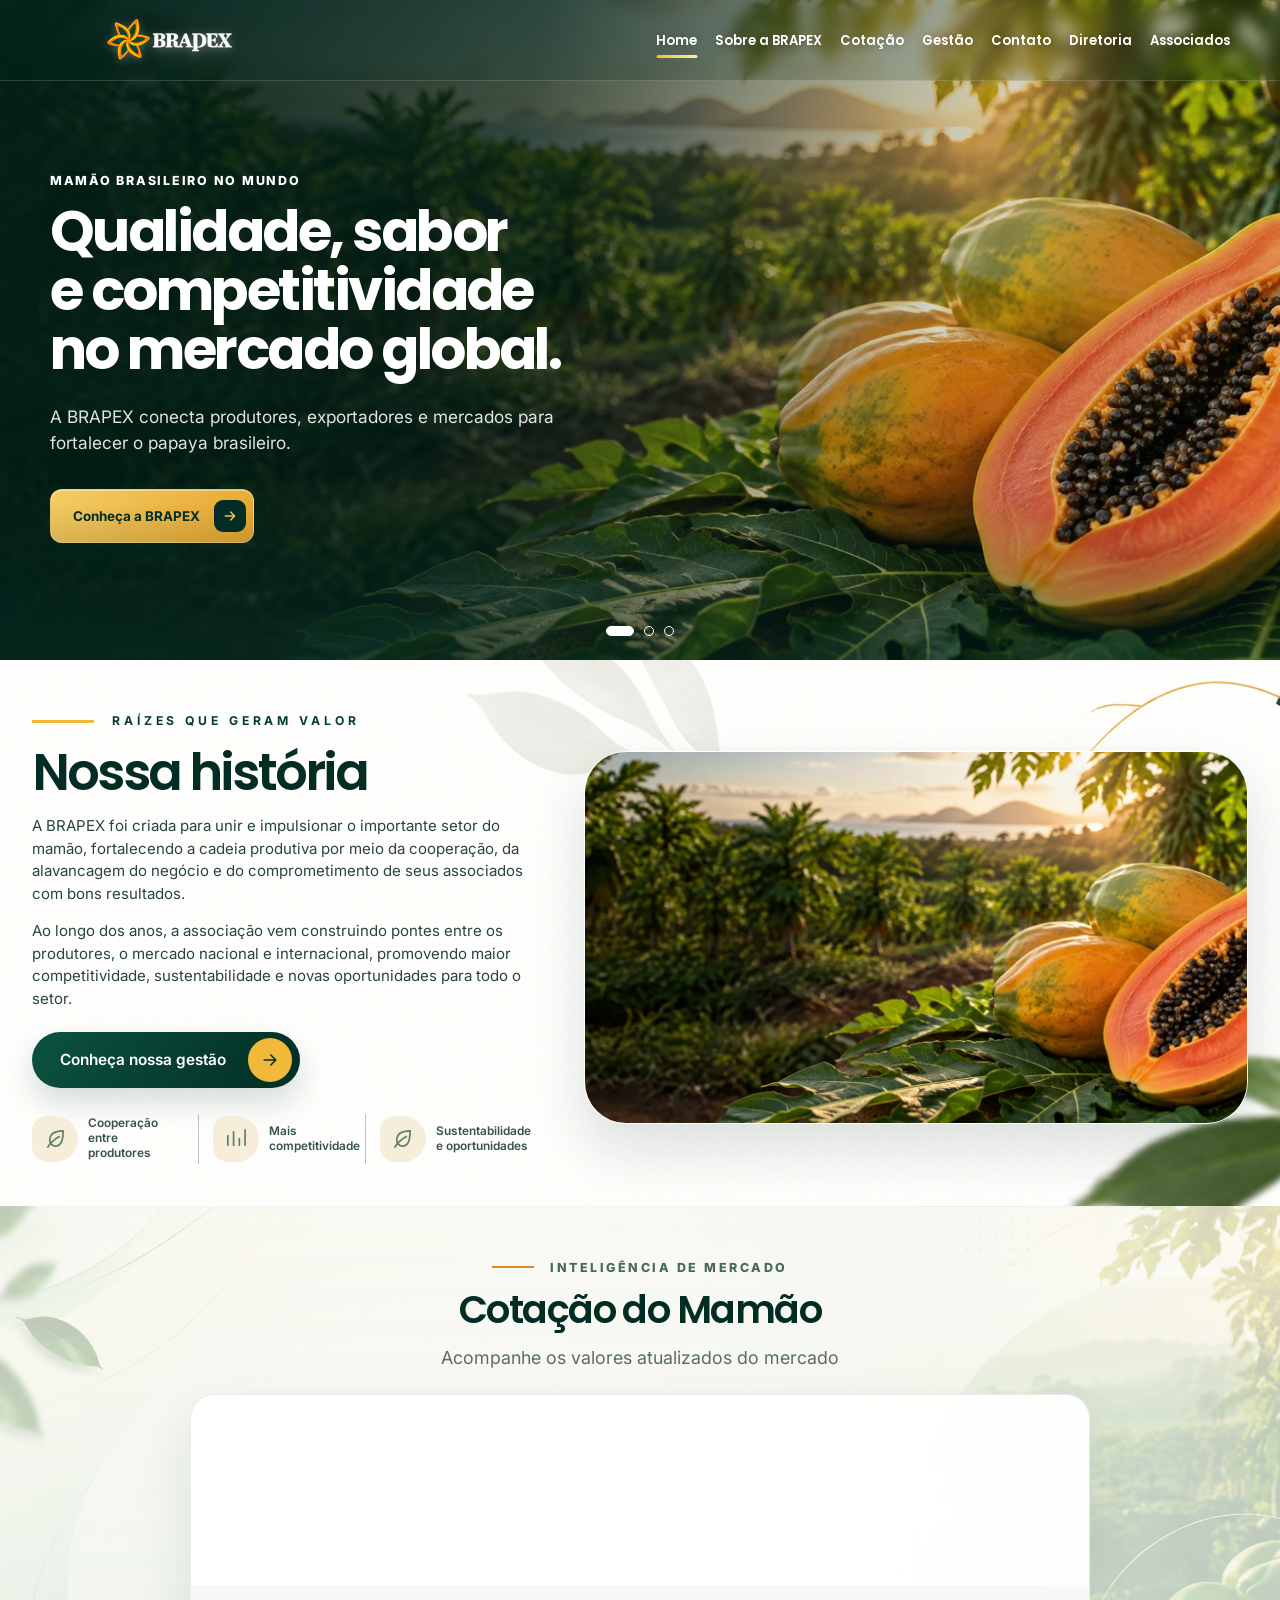
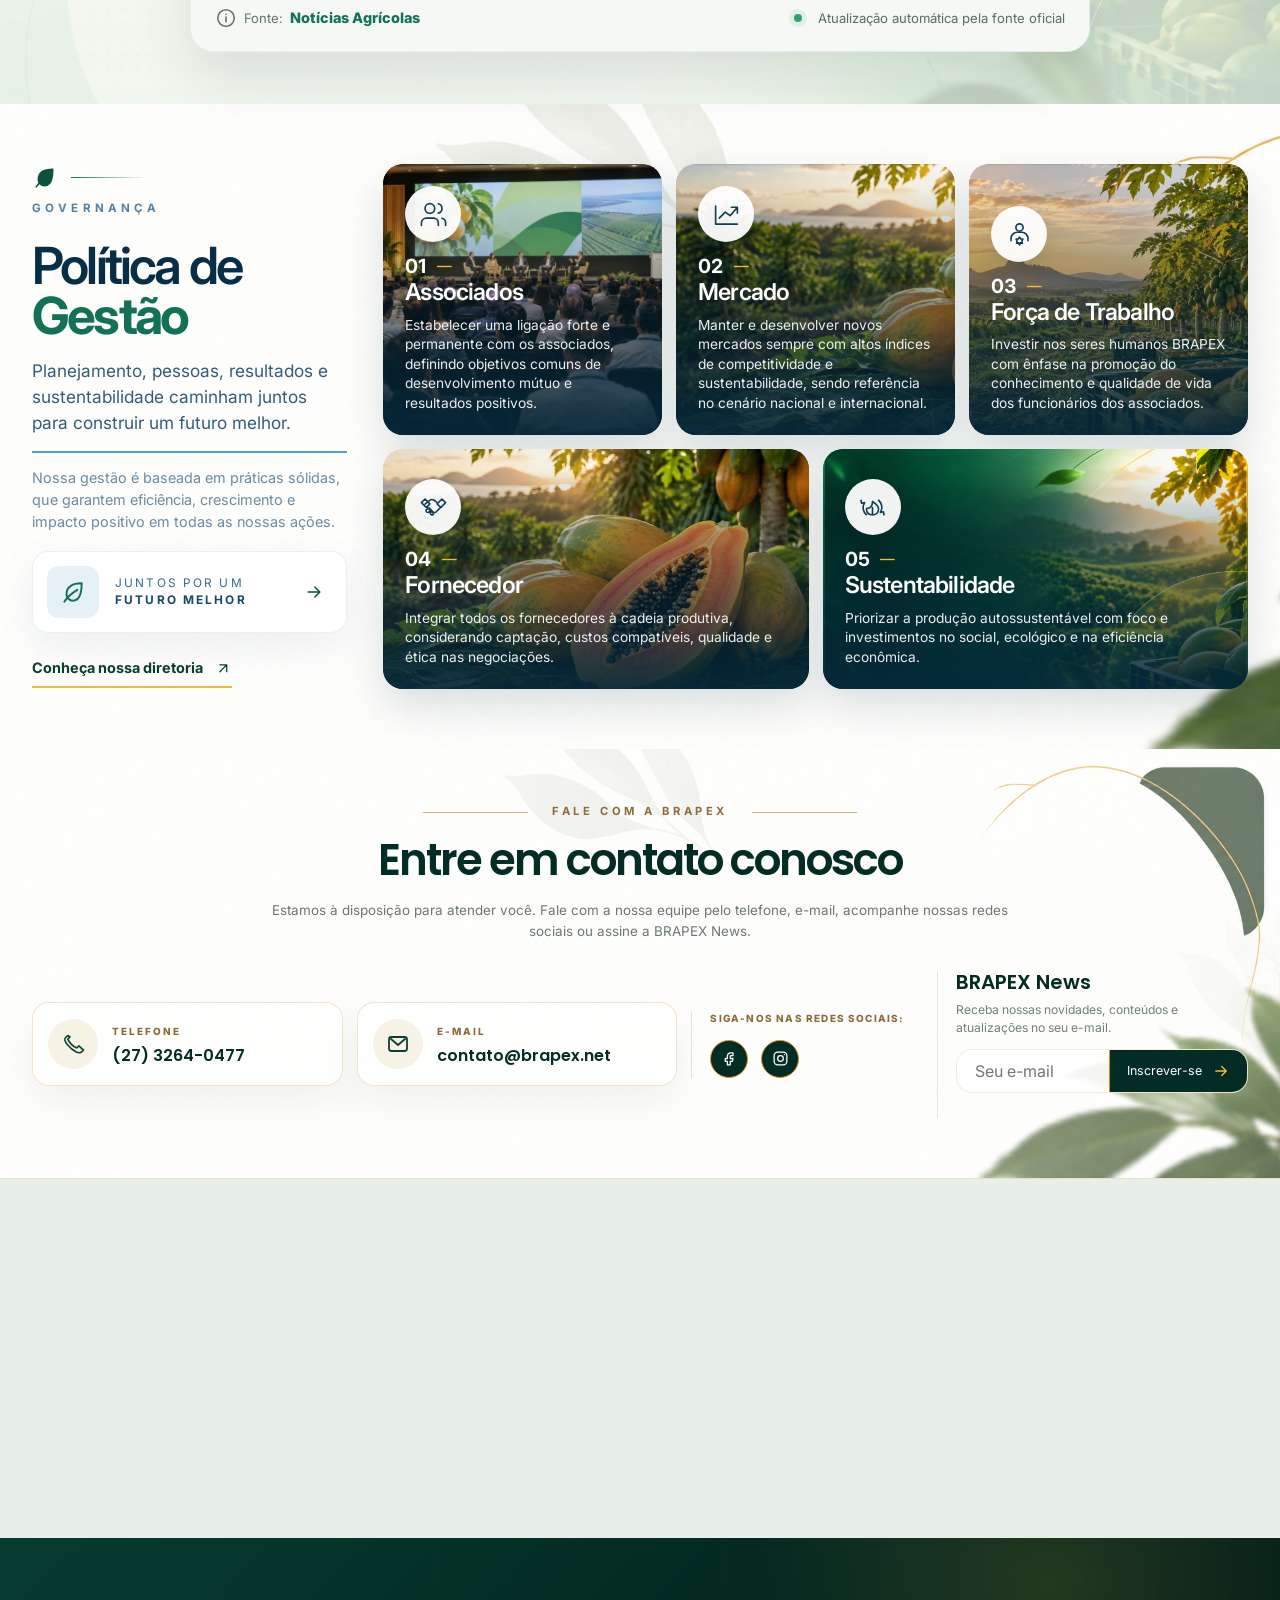
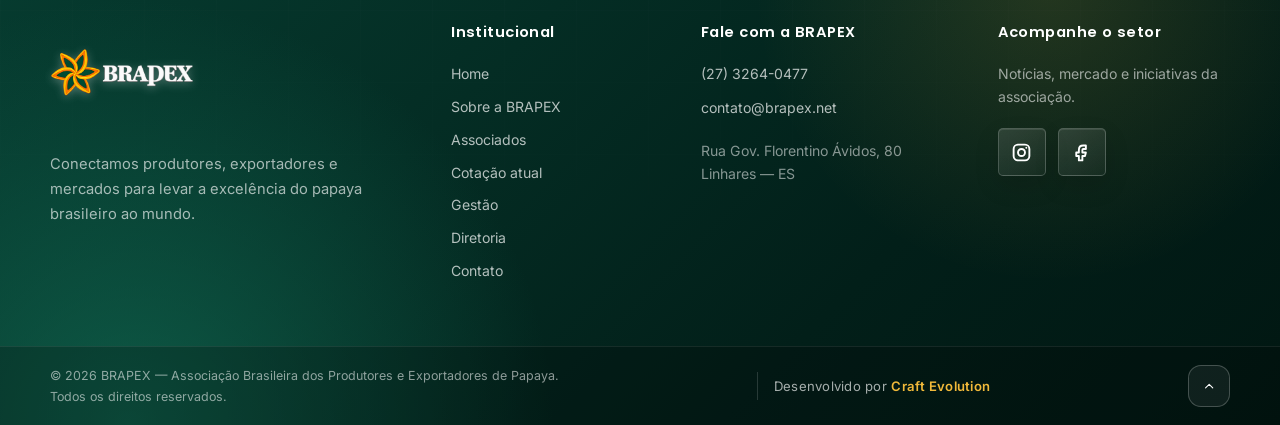
==== commit 765af18b: "feat: adiciona pagina da diretoria e ajusta navegacao" ====
--- a/index.html
+++ b/index.html
@@ -15,6 +15,7 @@
     href="https://fonts.googleapis.com/css2?family=Inter:wght@400;500;600;700&family=Poppins:wght@500;600;700&display=swap"
     rel="stylesheet" />
   <link rel="stylesheet" href="styles/main.css" />
+  <link rel="stylesheet" href="styles/diretoria.css" />
   <script defer src="scripts/main.js"></script>
 </head>
 
@@ -120,7 +121,7 @@
   </svg>
 
   <!-- Cabeçalho -->
-  <header class="site-header" data-header>
+  <header class="site-header site-header--extended" data-header>
     <div class="container header__inner">
       <a class="brand" href="index.html" aria-label="BRAPEX, página inicial">
         <img
@@ -139,7 +140,7 @@
           aria-hidden="true"
         />
       </a>
-      <button class="menu-toggle" type="button" aria-label="Abrir menu" aria-expanded="false" data-menu-toggle>
+      <button class="menu-toggle" type="button" aria-label="Abrir menu" aria-expanded="false" data-menu-toggle data-menu-breakpoint="1100">
         <span></span>
         <span></span>
         <span></span>
@@ -152,6 +153,7 @@
         <a href="#cotacao">Cotação</a>
         <a href="#gestao">Gestão</a>
         <a href="#contato">Contato</a>
+        <a href="pages/diretoria.html">Diretoria</a>
         <a href="pages/associados.html">Associados</a>
       </nav>
     </div>
@@ -319,6 +321,10 @@
             <span>Juntos por um<br><strong>futuro melhor</strong></span>
             <svg class="icon" aria-hidden="true"><use href="#icon-arrow-right"></use></svg>
           </div>
+          <a class="management-policy__board-link" href="pages/diretoria.html">
+            Conheça nossa diretoria
+            <svg class="icon" aria-hidden="true"><use href="#icon-arrow-up-right"></use></svg>
+          </a>
         </header>
 
         <div class="management-policy__stack">
@@ -475,6 +481,7 @@
           <a href="pages/associados.html">Associados</a>
           <a href="#cotacao">Cotação atual</a>
           <a href="#gestao">Gestão</a>
+          <a href="pages/diretoria.html">Diretoria</a>
           <a href="#contato">Contato</a>
         </nav>
       </div>
--- a/styles/main.css
+++ b/styles/main.css
@@ -1410,6 +1410,81 @@
   font: 400 clamp(0.86rem, 0.88vw, 0.98rem) / 1.42 var(--sans);
 }
 
+/* Destaques dos cards de gestao ao passar o mouse */
+
+.management-policy__item::before,
+.management-policy__item::after {
+  position: absolute;
+  inset: 0;
+  border-radius: inherit;
+  pointer-events: none;
+  content: "";
+}
+
+.management-policy__item::before {
+  background: inherit;
+}
+
+.management-policy__item::after {
+  z-index: 2;
+  border: 1px solid rgba(241, 185, 58, 0.6);
+  opacity: 0;
+}
+
+@media (hover: hover) and (pointer: fine) {
+  .management-policy__item,
+  .management-policy__item:last-child {
+    transition: transform 300ms ease, box-shadow 300ms ease;
+  }
+
+  .management-policy__item::before {
+    transition: transform 550ms ease;
+  }
+
+  .management-policy__item::after {
+    transition: opacity 300ms ease;
+  }
+
+  .management-policy__item .management-policy__icon {
+    transition: transform 300ms ease, background-color 300ms ease, box-shadow 300ms ease;
+  }
+
+  .management-policy__item .management-policy__content {
+    transition: transform 300ms ease;
+  }
+
+  .management-policy__item:hover {
+    box-shadow: 0 26px 52px rgba(8, 46, 67, 0.25);
+  }
+
+  .management-policy__item:hover::after {
+    opacity: 1;
+  }
+
+  .management-policy__item:hover .management-policy__icon {
+    background-color: var(--gold);
+    box-shadow: 0 12px 28px rgba(0, 26, 41, 0.24);
+  }
+}
+
+@media (hover: hover) and (pointer: fine) and (prefers-reduced-motion: no-preference) {
+  .management-policy__item:hover {
+    transform: translateY(-6px);
+  }
+
+  .management-policy__item:hover::before {
+    transform: scale(1.06);
+  }
+
+  .management-policy__item:hover .management-policy__icon {
+    transform: rotate(-6deg) scale(1.06);
+  }
+
+  .management-policy__item:hover .management-policy__content {
+    transform: translateY(-3px);
+  }
+}
+
 @media (max-width: 1180px) {
   .management-policy__container {
     grid-template-columns: 1fr;
--- a/styles/diretoria.css
+++ b/styles/diretoria.css
@@ -0,0 +1,571 @@
+/* Navegação compartilhada com acesso à diretoria */
+
+.management-policy__board-link {
+  display: inline-flex;
+  align-items: center;
+  gap: 12px;
+  margin-top: 24px;
+  padding-bottom: 7px;
+  color: var(--green-900);
+  border-bottom: 2px solid var(--gold);
+  font-size: 0.9rem;
+  font-weight: 700;
+}
+
+/* Apresentação da diretoria */
+
+.board-hero {
+  min-height: 480px;
+}
+
+.board-hero > img {
+  object-position: center 46%;
+}
+
+.board-hero .container {
+  padding-block: 128px 58px;
+}
+
+.board-breadcrumb {
+  display: flex;
+  align-items: center;
+  gap: 12px;
+  margin-bottom: 34px;
+  color: rgba(255, 255, 255, 0.7);
+  font-size: 0.78rem;
+}
+
+.board-breadcrumb a:hover {
+  color: var(--gold);
+}
+
+.board-hero .eyebrow {
+  color: var(--gold);
+  font-size: 0.7rem;
+}
+
+.board-hero h1 {
+  max-width: 860px;
+  font-size: clamp(2.35rem, 4.4vw, 3.75rem);
+  line-height: 1.16;
+  letter-spacing: -0.045em;
+}
+
+.board-hero h1 span {
+  color: #f4d788;
+}
+
+.board-hero__lead {
+  max-width: 570px;
+  margin: 20px 0 24px;
+  color: rgba(255, 255, 255, 0.84);
+}
+
+.board-hero__term {
+  display: inline-flex;
+  align-items: center;
+  gap: 12px;
+  padding: 10px 16px;
+  background: rgba(255, 255, 255, 0.07);
+  border: 1px solid rgba(255, 255, 255, 0.25);
+  border-radius: 5px;
+  font-size: 0.85rem;
+}
+
+.board-hero__term strong {
+  margin-left: 8px;
+  color: #f4d788;
+}
+
+.board-sections {
+  background: var(--cream);
+  border-bottom: 1px solid var(--line);
+}
+
+.board-sections .container {
+  display: grid;
+  grid-template-columns: repeat(3, minmax(0, 1fr));
+}
+
+.board-sections a {
+  display: flex;
+  align-items: center;
+  justify-content: space-between;
+  gap: 12px;
+  padding: 22px 28px;
+  border-inline-end: 1px solid var(--line);
+  font-size: 0.88rem;
+  font-weight: 600;
+}
+
+.board-sections a:first-child {
+  padding-left: 0;
+}
+
+.board-sections a:last-child {
+  padding-right: 0;
+  border: 0;
+}
+
+.board-sections a span {
+  color: var(--green-700);
+  font-size: 1.2rem;
+}
+
+.board-sections a:hover {
+  color: var(--green-700);
+}
+
+/* Presidência */
+
+.board-president,
+.board-team,
+.board-council {
+  padding-block: 76px;
+}
+
+.board-heading {
+  margin-bottom: 32px;
+}
+
+.board-heading .eyebrow {
+  color: var(--green-700);
+  font-size: 0.7rem;
+}
+
+.board-heading h2 {
+  margin: 0;
+  font: 600 clamp(1.8rem, 3vw, 2.5rem) / 1.2 var(--serif);
+  letter-spacing: -0.04em;
+}
+
+.board-heading--split {
+  display: flex;
+  align-items: flex-end;
+  justify-content: space-between;
+  gap: 32px;
+}
+
+.board-heading--split > p {
+  max-width: 420px;
+  margin: 0;
+  color: var(--muted);
+  font-size: 0.9rem;
+}
+
+.president-card {
+  display: grid;
+  grid-template-columns: minmax(0, 0.85fr) minmax(0, 1.4fr);
+  overflow: hidden;
+  background: var(--cream);
+  border: 1px solid var(--line);
+  border-radius: 12px;
+}
+
+.president-card__portrait {
+  position: relative;
+  min-height: 480px;
+  background: var(--green-100);
+}
+
+.president-card__portrait img {
+  width: 100%;
+  height: 100%;
+  object-fit: cover;
+  object-position: center 35%;
+}
+
+.president-card__term {
+  position: absolute;
+  bottom: 24px;
+  left: 24px;
+  padding: 9px 15px;
+  color: #fff;
+  background: var(--green-900);
+  border-left: 3px solid var(--gold);
+  border-radius: 3px;
+  font-size: 0.75rem;
+  font-weight: 600;
+}
+
+.president-card__content {
+  display: flex;
+  flex-direction: column;
+  justify-content: center;
+  padding: 48px 56px;
+}
+
+.director-card__role {
+  margin: 0 0 12px;
+  color: var(--green-700);
+  font-size: 0.67rem;
+  font-weight: 700;
+  letter-spacing: 0.09em;
+  text-transform: uppercase;
+}
+
+.president-card h3 {
+  margin: 0;
+  font: 600 clamp(1.9rem, 3.1vw, 2.75rem) / 1.15 var(--serif);
+  letter-spacing: -0.04em;
+}
+
+.president-card__rule {
+  width: 52px;
+  height: 3px;
+  margin-block: 24px;
+  background: var(--gold);
+}
+
+.president-card__content > p:not(.director-card__role) {
+  margin: 0 0 16px;
+  color: var(--muted);
+  font-size: 0.95rem;
+  line-height: 1.75;
+}
+
+.president-card__content > .president-card__intro {
+  color: var(--ink);
+}
+
+.president-card__focus {
+  display: flex;
+  align-items: center;
+  gap: 12px;
+  margin-top: 12px;
+  padding-top: 22px;
+  border-top: 1px solid var(--line);
+  font-size: 0.8rem;
+  font-weight: 500;
+}
+
+.president-card__focus .icon {
+  flex: 0 0 24px;
+  width: 24px;
+  height: 24px;
+  color: var(--green-700);
+}
+
+/* Cards de integrantes */
+
+.board-team {
+  background: var(--cream);
+}
+
+.board-review-note {
+  display: flex;
+  align-items: flex-start;
+  gap: 12px;
+  margin-bottom: 28px;
+  padding: 16px 20px;
+  color: #526b5e;
+  background: #eaf0e8;
+  border-left: 3px solid #91a98b;
+  border-radius: 4px;
+}
+
+.board-review-note .icon {
+  flex: 0 0 20px;
+  width: 20px;
+  height: 20px;
+  margin-top: 2px;
+}
+
+.board-review-note p {
+  margin: 0;
+  font-size: 0.78rem;
+  line-height: 1.65;
+}
+
+.board-grid {
+  display: grid;
+  grid-template-columns: repeat(3, minmax(0, 1fr));
+  gap: 28px;
+}
+
+.director-card {
+  overflow: hidden;
+  background: #fff;
+  border: 1px solid var(--line);
+  border-radius: 9px;
+  transition: border-color 0.25s ease, box-shadow 0.25s ease;
+}
+
+.director-card__portrait {
+  position: relative;
+  aspect-ratio: 1;
+  overflow: hidden;
+  background: #dde3d7;
+}
+
+.director-card__portrait img {
+  width: 100%;
+  height: 100%;
+  object-fit: cover;
+  object-position: center top;
+}
+
+.director-card__image-note {
+  position: absolute;
+  bottom: 12px;
+  left: 12px;
+  padding: 5px 9px;
+  color: var(--green-950);
+  background: rgba(255, 255, 255, 0.9);
+  border: 1px solid rgba(255, 255, 255, 0.6);
+  border-radius: 3px;
+  font-size: 0.63rem;
+  font-weight: 500;
+}
+
+.director-card__content {
+  padding: 26px;
+}
+
+.director-card h3 {
+  margin: 0 0 14px;
+  font: 600 1.25rem / 1.35 var(--serif);
+  letter-spacing: -0.03em;
+  overflow-wrap: anywhere;
+}
+
+.director-card__content > p:last-child {
+  margin: 0;
+  color: var(--muted);
+  font-size: 0.86rem;
+  line-height: 1.75;
+}
+
+.board-group-title {
+  display: flex;
+  align-items: center;
+  justify-content: space-between;
+  gap: 20px;
+  margin: 0 0 24px;
+  padding-bottom: 14px;
+  border-bottom: 1px solid var(--line);
+  font: 500 1.15rem / 1.4 var(--serif);
+}
+
+.board-group-title span {
+  color: var(--muted);
+  font: 400 0.75rem / 1.4 var(--sans);
+}
+
+.board-group-title--secondary {
+  margin-top: 48px;
+}
+
+/* Contato institucional */
+
+.board-contact {
+  padding-block: 58px;
+  color: #fff;
+  background: var(--green-900);
+}
+
+.board-contact .container {
+  display: flex;
+  align-items: center;
+  justify-content: space-between;
+  gap: 32px;
+}
+
+.board-contact .eyebrow {
+  color: var(--gold);
+  font-size: 0.7rem;
+}
+
+.board-contact h2 {
+  margin: 0 0 12px;
+  font: 600 clamp(1.6rem, 3vw, 2.25rem) / 1.2 var(--serif);
+  letter-spacing: -0.03em;
+}
+
+.board-contact p:last-child {
+  margin: 0;
+  color: rgba(255, 255, 255, 0.75);
+  font-size: 0.9rem;
+}
+
+.board-contact .button {
+  flex-shrink: 0;
+}
+
+/* Responsividade e movimento */
+
+@media (hover: hover) and (pointer: fine) {
+  .director-card:hover {
+    border-color: #b7c9bb;
+    box-shadow: 0 14px 32px rgba(3, 45, 36, 0.08);
+  }
+}
+
+@media (hover: hover) and (pointer: fine) and (prefers-reduced-motion: no-preference) {
+  .director-card__portrait img {
+    transition: transform 0.35s ease;
+  }
+
+  .director-card:hover .director-card__portrait img {
+    transform: scale(1.035);
+  }
+}
+
+@media (max-width: 1100px) {
+  .site-header--extended .menu-toggle {
+    display: block;
+  }
+
+  .site-header--extended .main-nav {
+    position: fixed;
+    inset: 76px 0 auto;
+    display: grid;
+    gap: 0;
+    max-height: calc(100dvh - 76px);
+    padding: 18px 20px;
+    overflow-y: auto;
+    visibility: hidden;
+    background: rgba(255, 255, 255, 0.98);
+    box-shadow: 0 20px 35px rgba(3, 45, 36, 0.16);
+    transform: translateY(-140%);
+    transition: transform 0.3s ease, visibility 0.3s ease;
+  }
+
+  .site-header--extended .main-nav.is-open {
+    visibility: visible;
+    transform: translateY(0);
+  }
+
+  .site-header--extended .main-nav a {
+    padding: 12px 10px;
+    color: var(--green-900);
+    border-bottom: 1px solid var(--line);
+    font-size: 1rem;
+    text-shadow: none;
+  }
+
+  .site-header--extended .main-nav a.is-active {
+    color: var(--green-700);
+  }
+
+  .site-header--extended .main-nav a::after {
+    display: none;
+  }
+
+  .president-card__content {
+    padding: 36px;
+  }
+
+  .board-grid {
+    gap: 20px;
+  }
+
+  .director-card__content {
+    padding: 22px;
+  }
+}
+
+@media (max-width: 800px) {
+  .board-president,
+  .board-team,
+  .board-council {
+    padding-block: 52px;
+  }
+
+  .board-heading--split {
+    align-items: flex-start;
+    flex-direction: column;
+    gap: 16px;
+  }
+
+  .board-grid {
+    grid-template-columns: repeat(2, minmax(0, 1fr));
+  }
+
+  .president-card {
+    grid-template-columns: minmax(0, 0.85fr) minmax(0, 1fr);
+  }
+
+  .president-card__content {
+    padding: 28px;
+  }
+
+  .board-contact .container {
+    align-items: flex-start;
+    flex-direction: column;
+  }
+}
+
+@media (max-width: 560px) {
+  .board-hero {
+    min-height: 470px;
+  }
+
+  .board-hero .container {
+    padding-block: 106px 42px;
+  }
+
+  .board-breadcrumb {
+    margin-bottom: 26px;
+  }
+
+  .board-hero .eyebrow {
+    font-size: 0.6rem;
+    letter-spacing: 0.1em;
+  }
+
+  .board-hero .eyebrow span {
+    display: none;
+  }
+
+  .board-hero h1 {
+    font-size: clamp(2rem, 8vw, 2.6rem);
+  }
+
+  .board-hero__lead {
+    font-size: 0.9rem;
+  }
+
+  .board-sections a {
+    padding: 17px 10px;
+    font-size: 0.7rem;
+    line-height: 1.4;
+  }
+
+  .board-sections a span {
+    display: none;
+  }
+
+  .president-card,
+  .board-grid {
+    grid-template-columns: minmax(0, 1fr);
+  }
+
+  .president-card__portrait {
+    height: 410px;
+    min-height: 0;
+  }
+
+  .president-card__content {
+    padding: 30px 26px;
+  }
+
+  .director-card__portrait {
+    aspect-ratio: 1;
+  }
+
+  .director-card__content {
+    padding: 26px;
+  }
+
+  .board-review-note {
+    padding: 14px;
+  }
+}
+
+@media (prefers-reduced-motion: reduce) {
+  .director-card,
+  .site-header--extended .main-nav {
+    transition: none;
+  }
+}
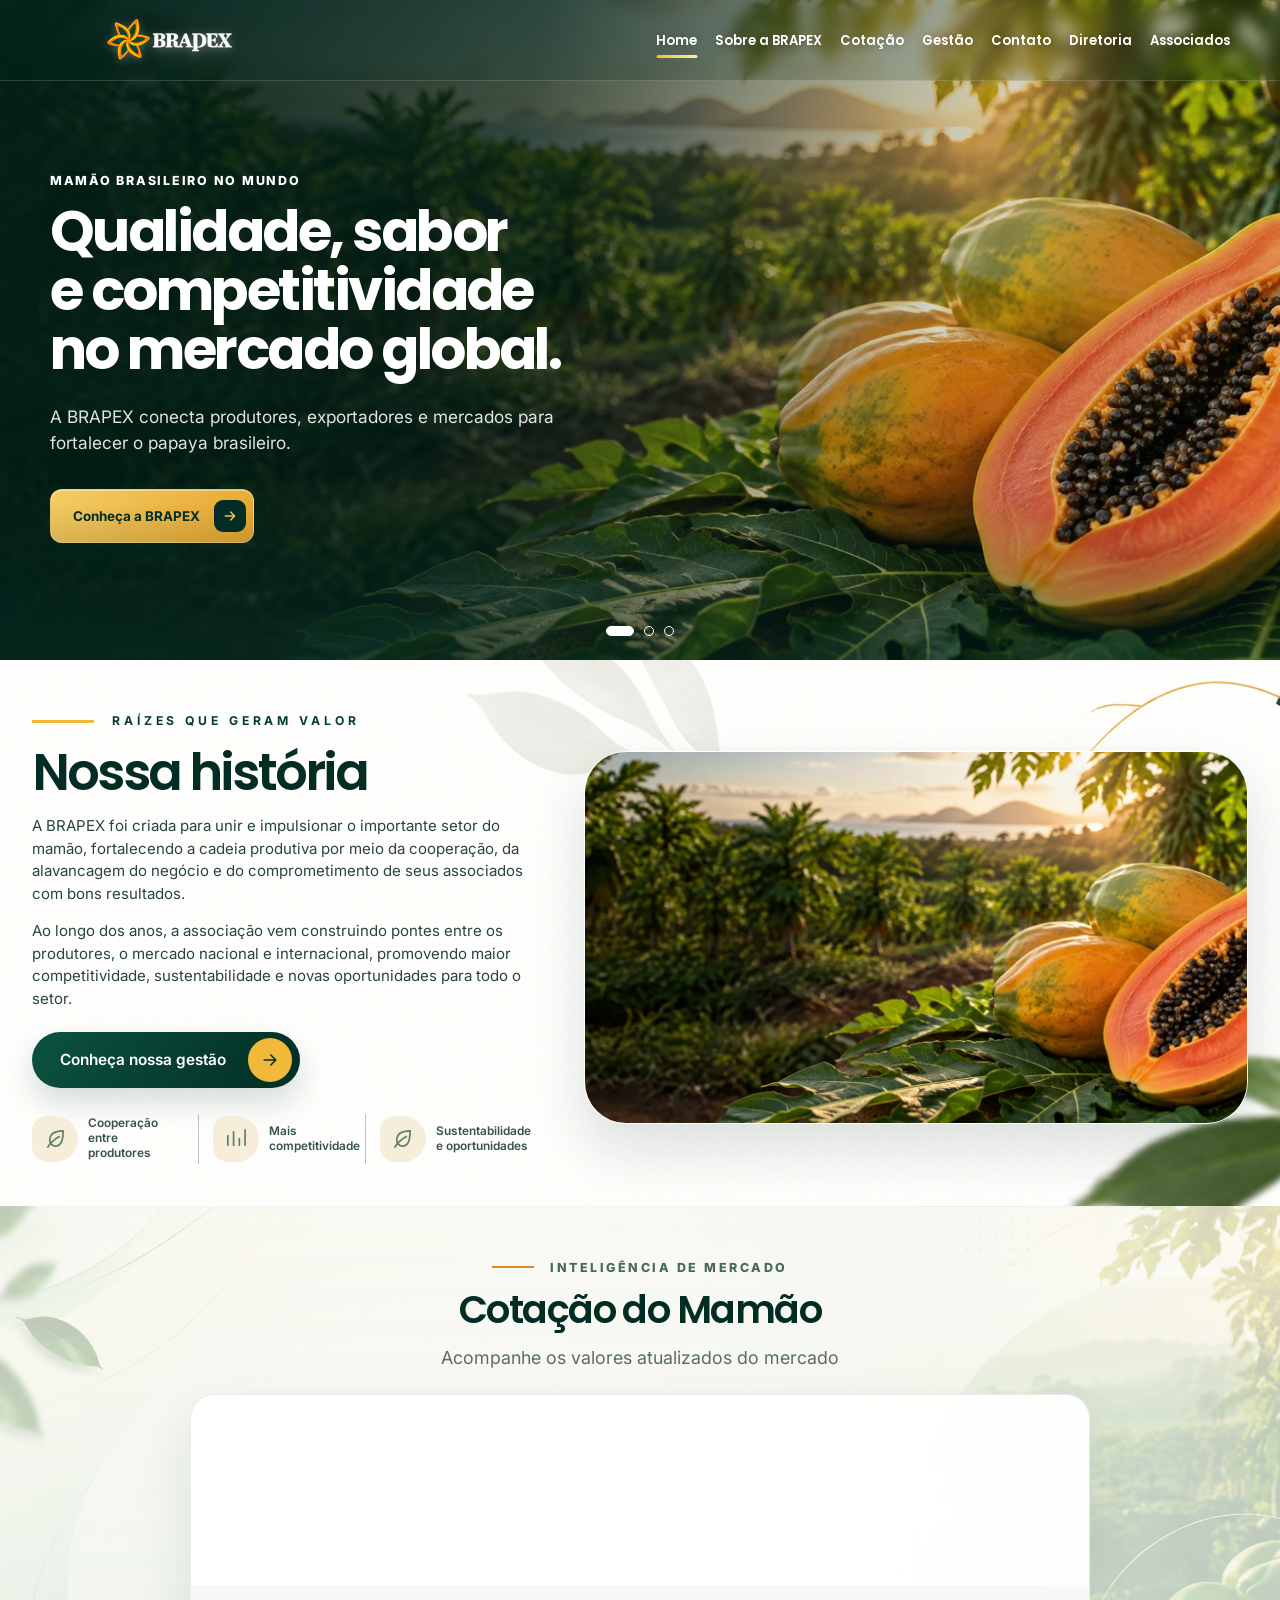
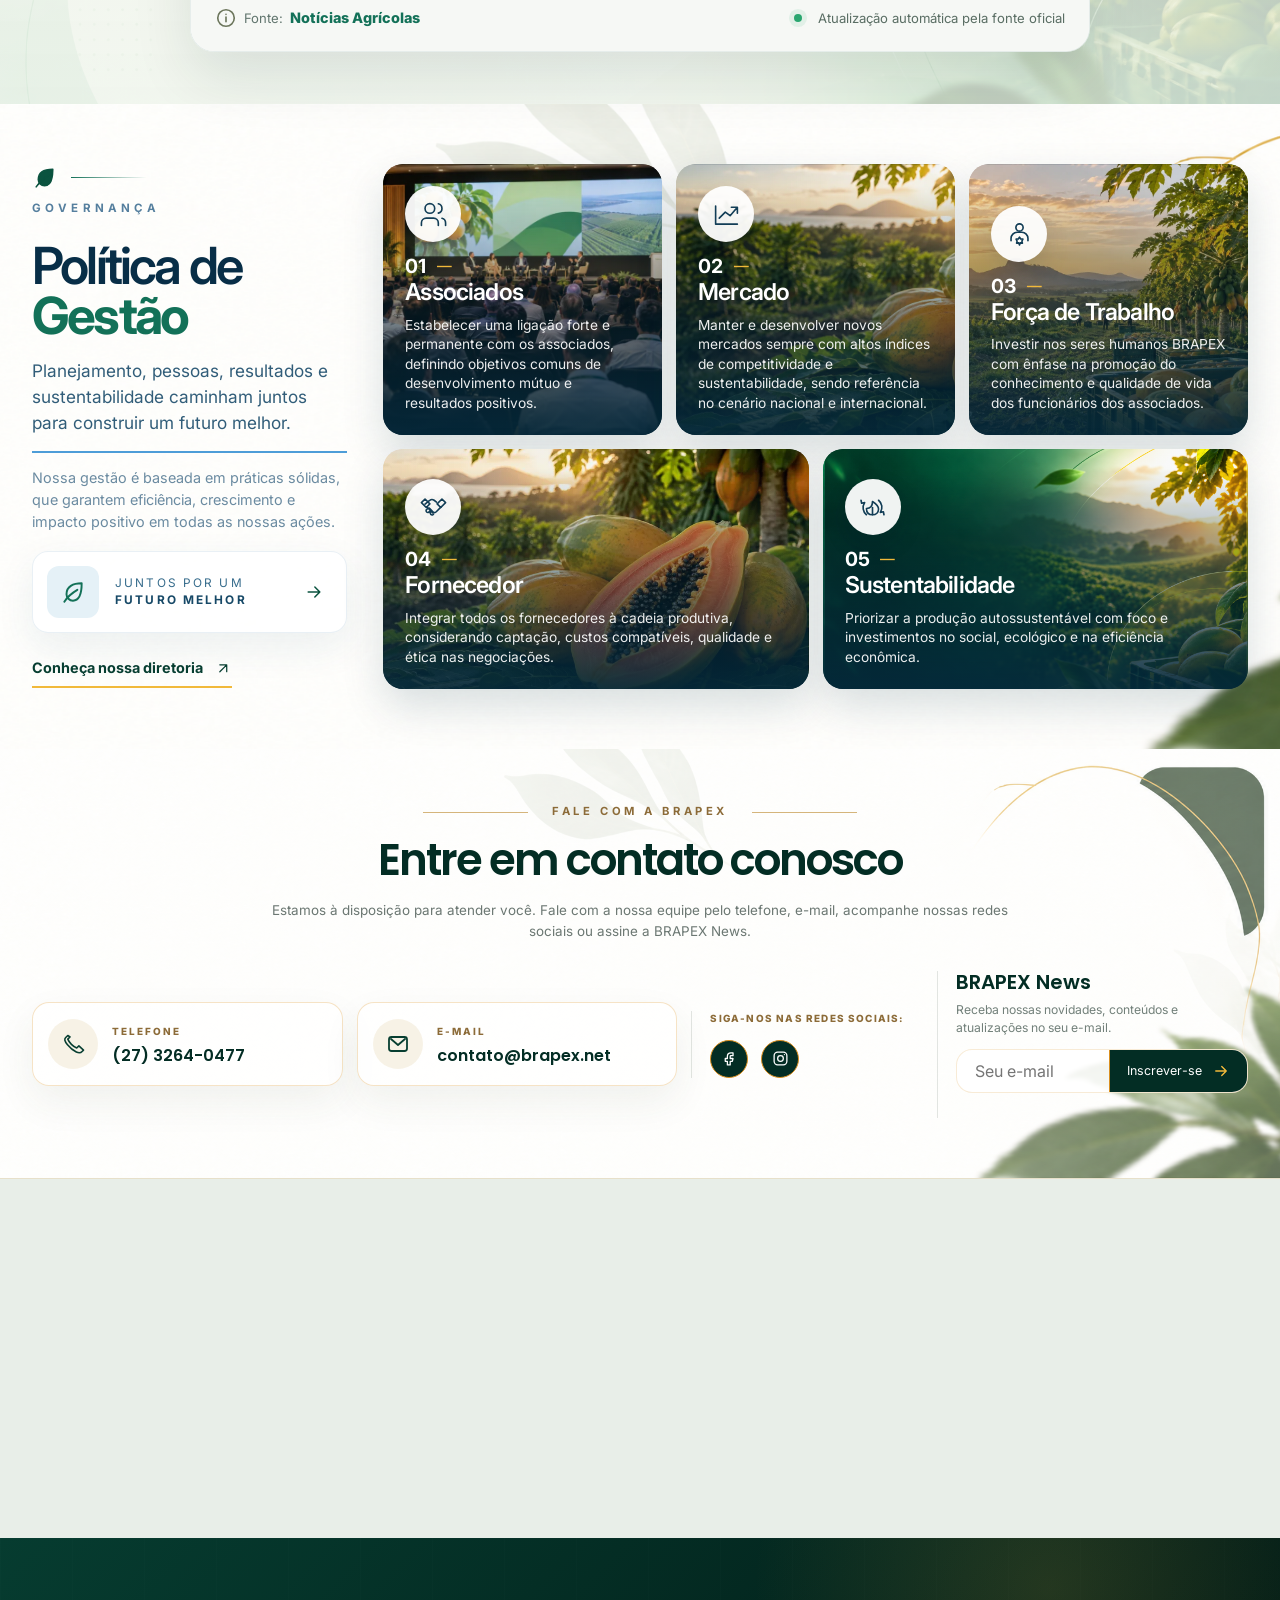
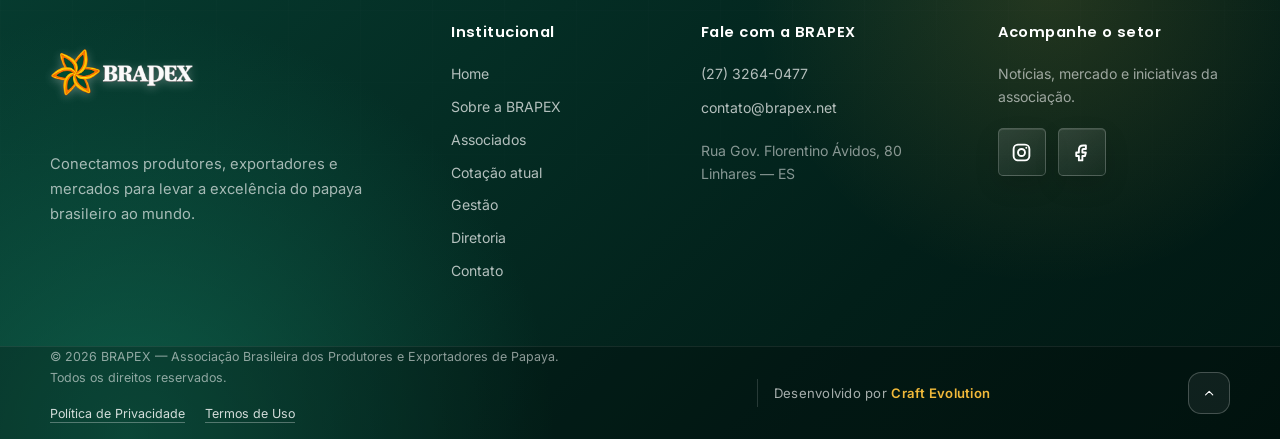
==== commit 4d15dbef: "Adiciona politica de privacidade e termos de uso" ====
--- a/index.html
+++ b/index.html
@@ -523,6 +523,10 @@
             BRAPEX — Associação Brasileira dos Produtores e Exportadores de Papaya.
           </p>
           <p>Todos os direitos reservados.</p>
+          <nav class="footer__legal" aria-label="Documentos legais">
+            <a href="pages/politica-de-privacidade.html">Política de Privacidade</a>
+            <a href="pages/termos-de-uso.html">Termos de Uso</a>
+          </nav>
         </div>
         <div class="footer__dev-credit">
           <span class="footer__dev-separator"></span>
--- a/styles/main.css
+++ b/styles/main.css
@@ -2476,6 +2476,30 @@
   gap: 2px;
 }
 
+/* Links para privacidade e termos */
+
+.footer__legal {
+  display: flex;
+  flex-wrap: wrap;
+  gap: 8px 20px;
+  margin-top: 10px;
+  padding-bottom: 12px;
+  color: rgba(255, 255, 255, 0.82);
+}
+
+.footer__legal a {
+  padding-block: 4px;
+  text-decoration: underline;
+  text-decoration-color: rgba(255, 255, 255, 0.3);
+  text-underline-offset: 4px;
+}
+
+.footer__legal a:hover,
+.footer__legal a[aria-current="page"] {
+  color: var(--gold);
+  text-decoration-color: currentColor;
+}
+
 .footer__dev-credit {
   display: flex;
   align-items: center;
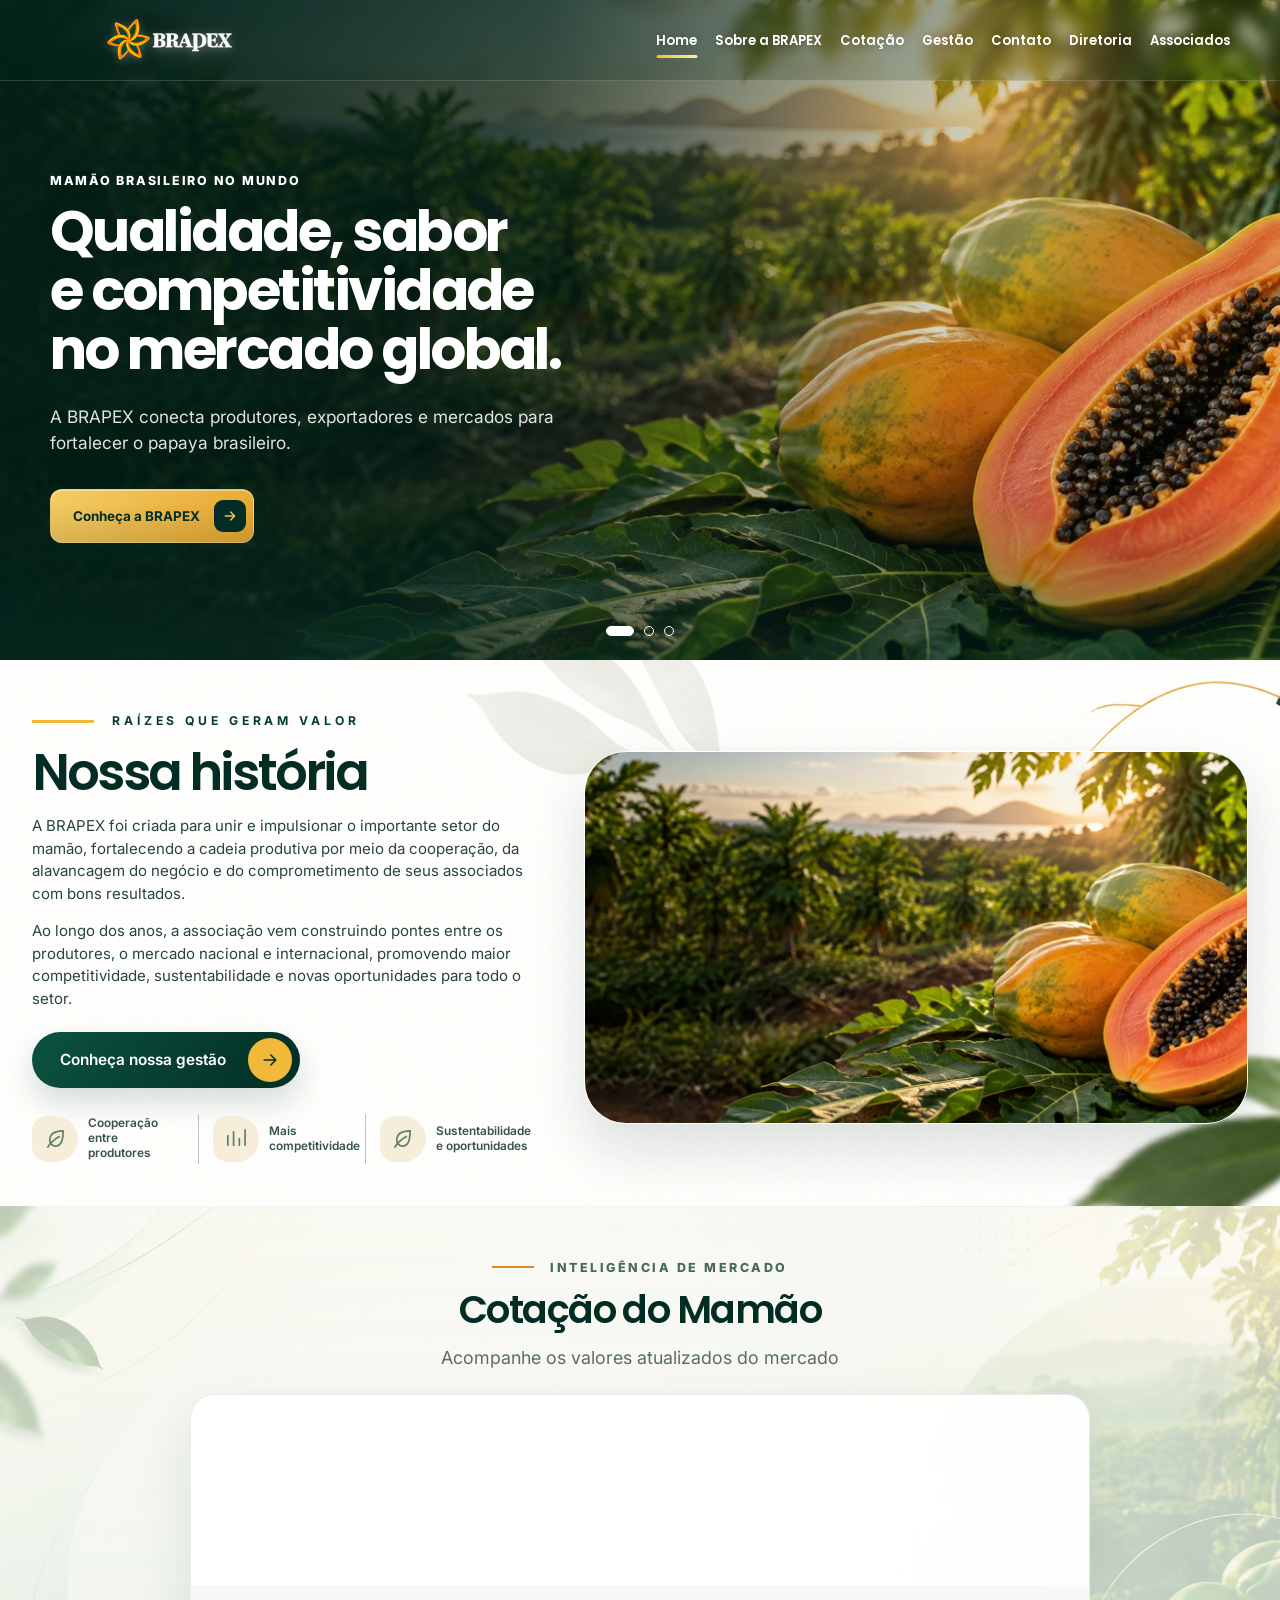
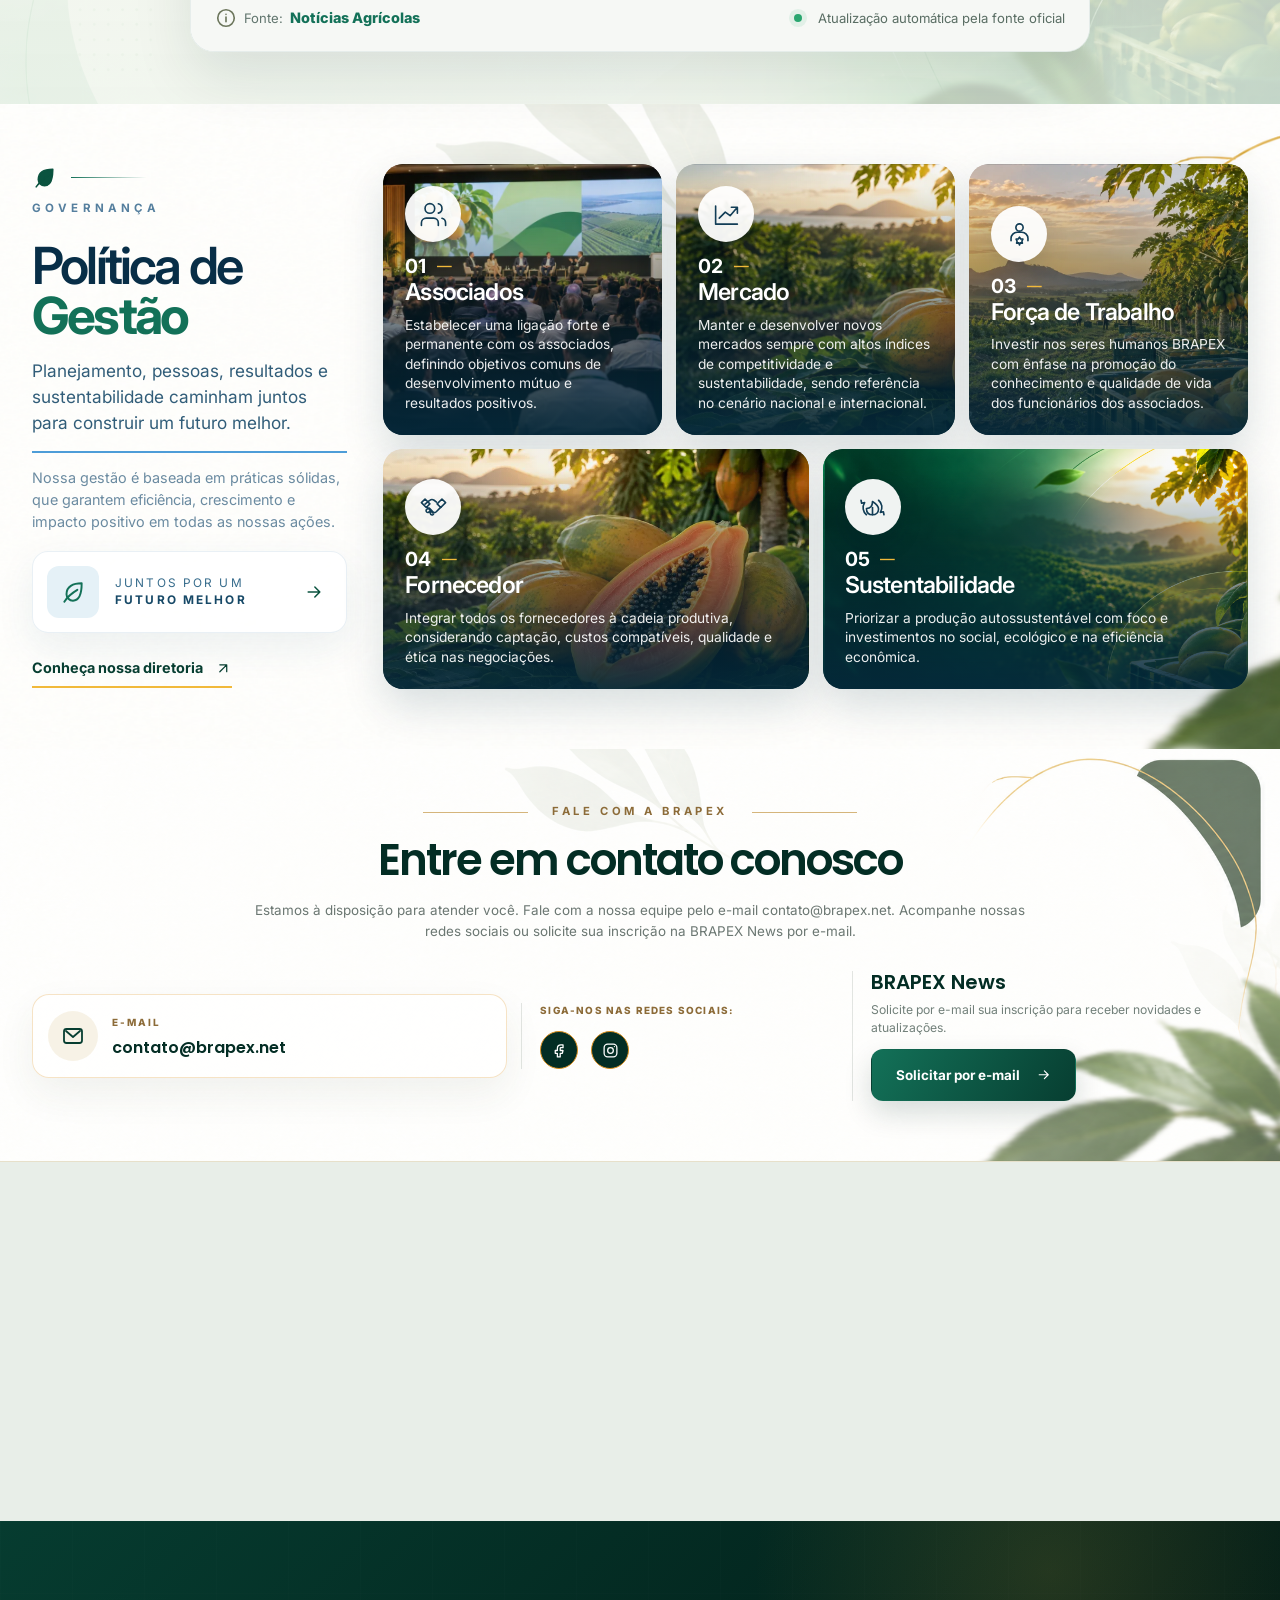
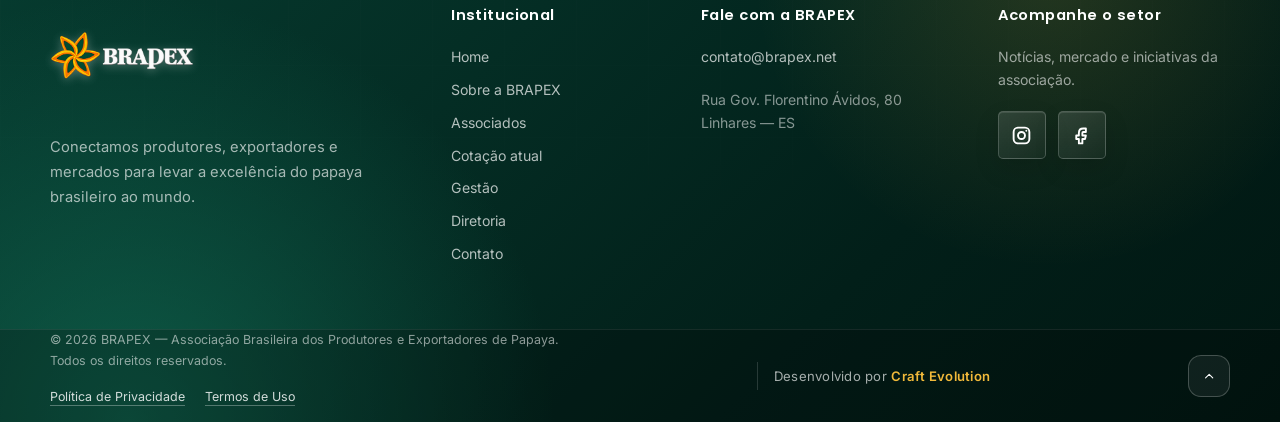
==== commit 534077b0: "Remove telefones e direciona contatos para email" ====
--- a/index.html
+++ b/index.html
@@ -152,7 +152,7 @@
         <a href="#sobre">Sobre a BRAPEX</a>
         <a href="#cotacao">Cotação</a>
         <a href="#gestao">Gestão</a>
-        <a href="#contato">Contato</a>
+        <a href="mailto:contato@brapex.net">Contato</a>
         <a href="pages/diretoria.html">Diretoria</a>
         <a href="pages/associados.html">Associados</a>
       </nav>
@@ -394,21 +394,13 @@
           <h2 id="contact-hub-title">Entre em contato conosco</h2>
           <p>
             Estamos à disposição para atender você. Fale com a nossa equipe
-            pelo telefone, e-mail, acompanhe nossas redes sociais ou assine a BRAPEX News.
+            pelo e-mail <a href="mailto:contato@brapex.net">contato@brapex.net</a>.
+            Acompanhe nossas redes sociais
+            ou solicite sua inscrição na BRAPEX News por e-mail.
           </p>
         </header>
 
         <div class="contact-hub__grid">
-          <a class="contact-hub__card" href="tel:+552732640477">
-            <span class="contact-hub__icon" aria-hidden="true">
-              <span class="contact-icon contact-icon--phone"></span>
-            </span>
-            <span>
-              <small>Telefone</small>
-              <strong>(27) 3264-0477</strong>
-            </span>
-          </a>
-
           <a class="contact-hub__card" href="mailto:contato@brapex.net">
             <span class="contact-hub__icon" aria-hidden="true">
               <span class="contact-icon contact-icon--email"></span>
@@ -433,16 +425,14 @@
 
           <div class="contact-hub__news">
             <h3>BRAPEX News</h3>
-            <p>Receba nossas novidades, conteúdos e atualizações no seu e-mail.</p>
-            <form data-newsletter-form>
-              <label class="sr-only" for="newsletter-email">Seu e-mail</label>
-              <input id="newsletter-email" type="email" name="email" placeholder="Seu e-mail" autocomplete="email" required />
-              <button type="submit">
-                Inscrever-se
-                <svg class="icon" aria-hidden="true"><use href="#icon-arrow-right"></use></svg>
-              </button>
-            </form>
-            <p class="contact-hub__status" role="status" data-newsletter-status></p>
+            <p>Solicite por e-mail sua inscrição para receber novidades e atualizações.</p>
+            <a
+              class="button button--green"
+              href="mailto:contato@brapex.net?subject=Inscri%C3%A7%C3%A3o%20na%20BRAPEX%20News&amp;body=Ol%C3%A1%21%20Gostaria%20de%20solicitar%20minha%20inscri%C3%A7%C3%A3o%20na%20BRAPEX%20News."
+            >
+              Solicitar por e-mail
+              <svg class="icon" aria-hidden="true"><use href="#icon-arrow-right"></use></svg>
+            </a>
           </div>
         </div>
       </div>
@@ -482,12 +472,11 @@
           <a href="#cotacao">Cotação atual</a>
           <a href="#gestao">Gestão</a>
           <a href="pages/diretoria.html">Diretoria</a>
-          <a href="#contato">Contato</a>
+          <a href="mailto:contato@brapex.net">Contato</a>
         </nav>
       </div>
       <div class="footer__column footer__contact">
         <p class="footer__title">Fale com a BRAPEX</p>
-        <a href="tel:+552732640477">(27) 3264-0477</a>
         <a href="mailto:contato@brapex.net">contato@brapex.net</a>
         <address>
           Rua Gov. Florentino Ávidos, 80
--- a/styles/main.css
+++ b/styles/main.css
@@ -2920,6 +2920,12 @@
   background: linear-gradient(135deg, #833ab4, #fd1d1d 52%, #fcb045);
 }
 
+.associate-card__links a.associate-card__link--site .icon {
+  fill: none;
+  stroke: currentColor;
+  background: #176b87;
+}
+
 .associate-card__links a.associate-card__link--facebook .icon {
   fill: none;
   stroke: currentColor;
@@ -4021,7 +4027,7 @@
 
 .contact-hub__grid {
   display: grid;
-  grid-template-columns: 1.05fr 1.08fr 0.78fr 1.05fr;
+  grid-template-columns: minmax(0, 1.2fr) minmax(0, 0.8fr) minmax(0, 1fr);
   align-items: center;
   gap: 18px;
 }
@@ -4187,6 +4193,10 @@
     grid-template-columns: 1fr 1fr;
   }
 
+  .contact-hub__card {
+    grid-column: 1 / -1;
+  }
+
   .contact-hub__social,
   .contact-hub__news {
     min-height: 94px;
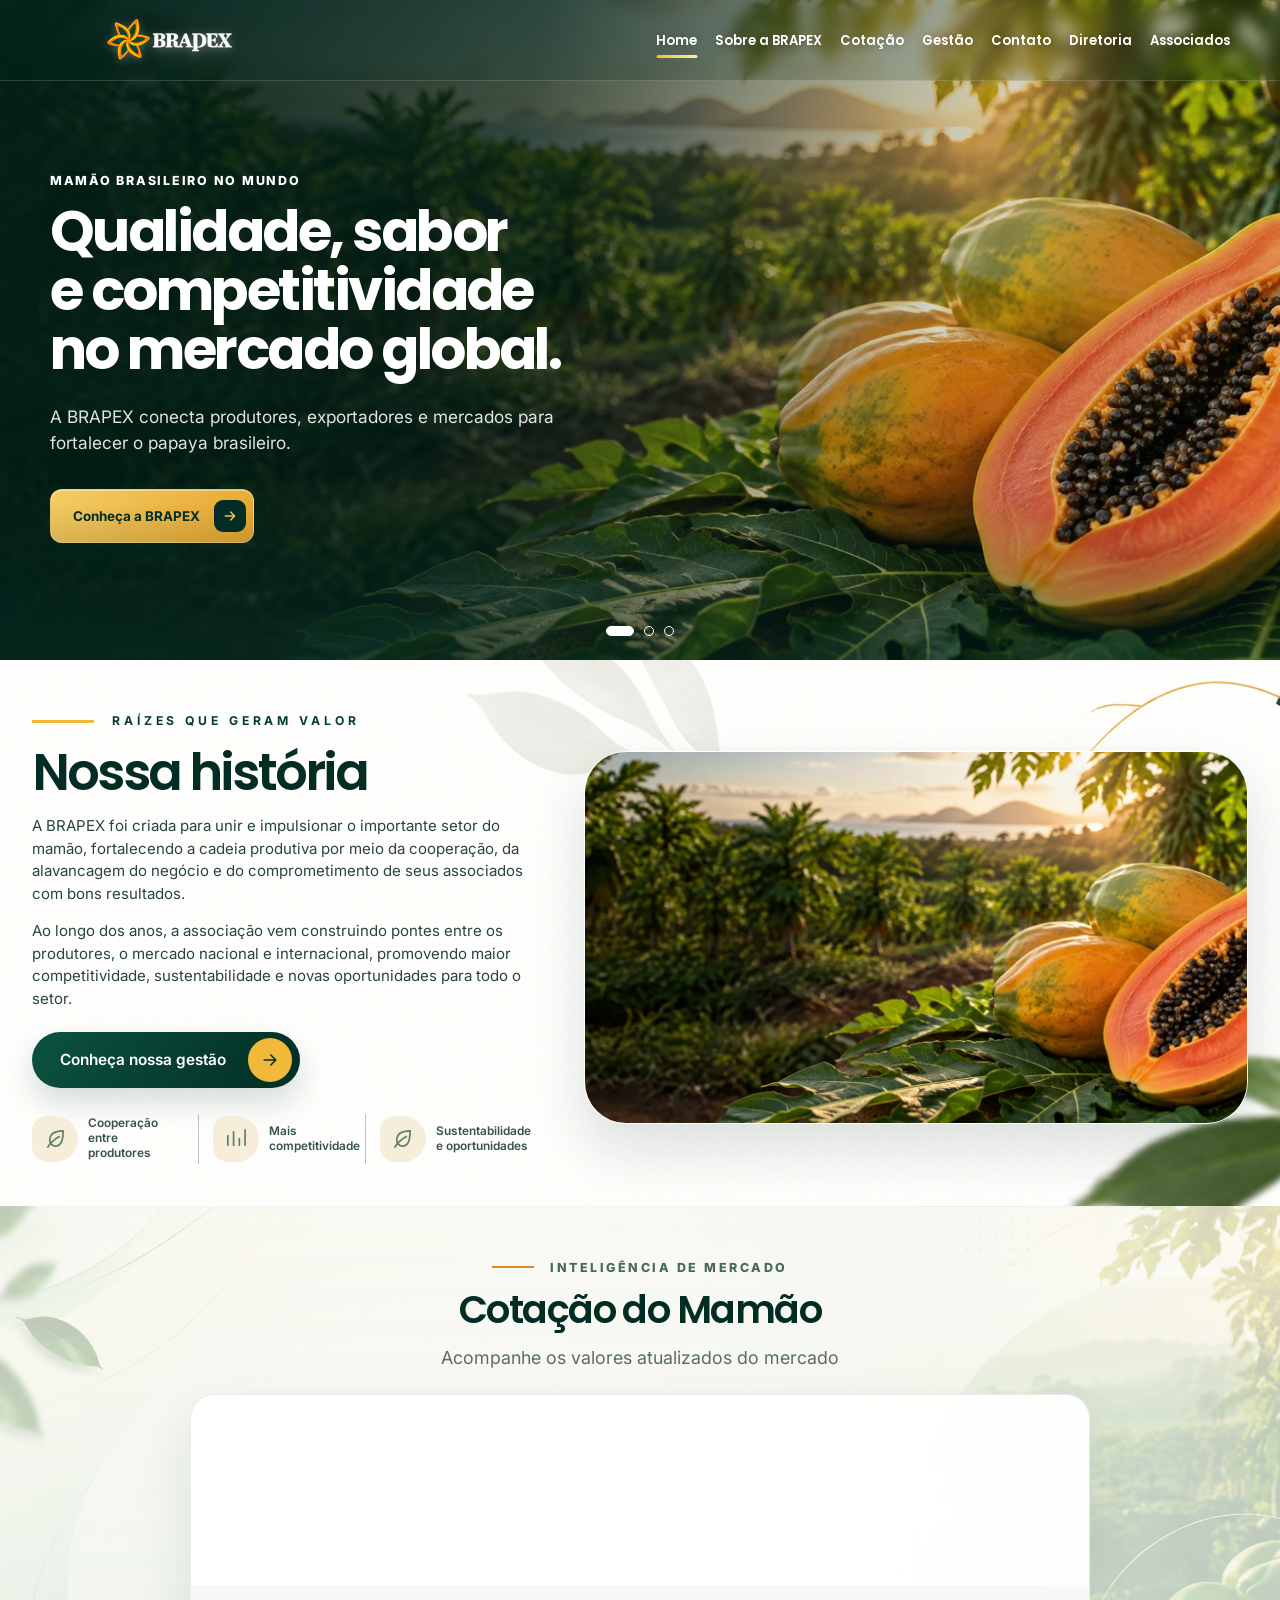
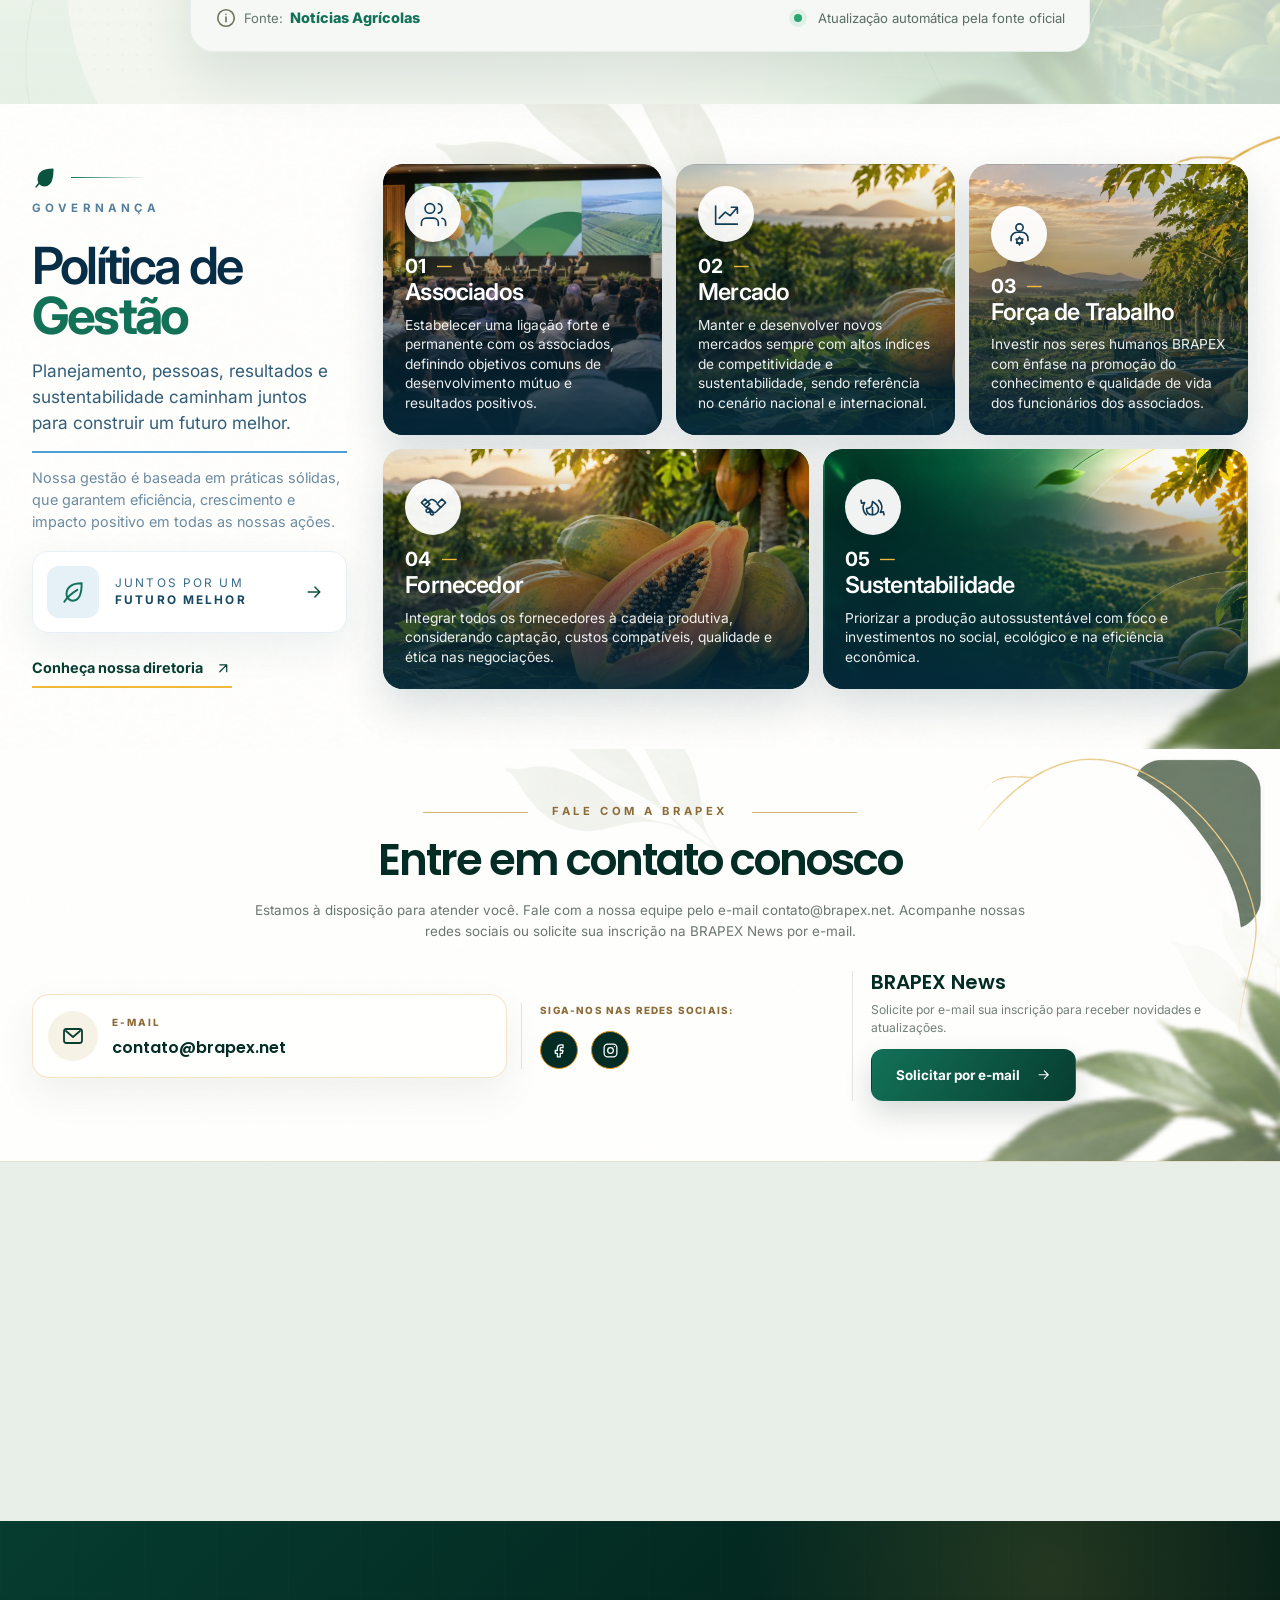
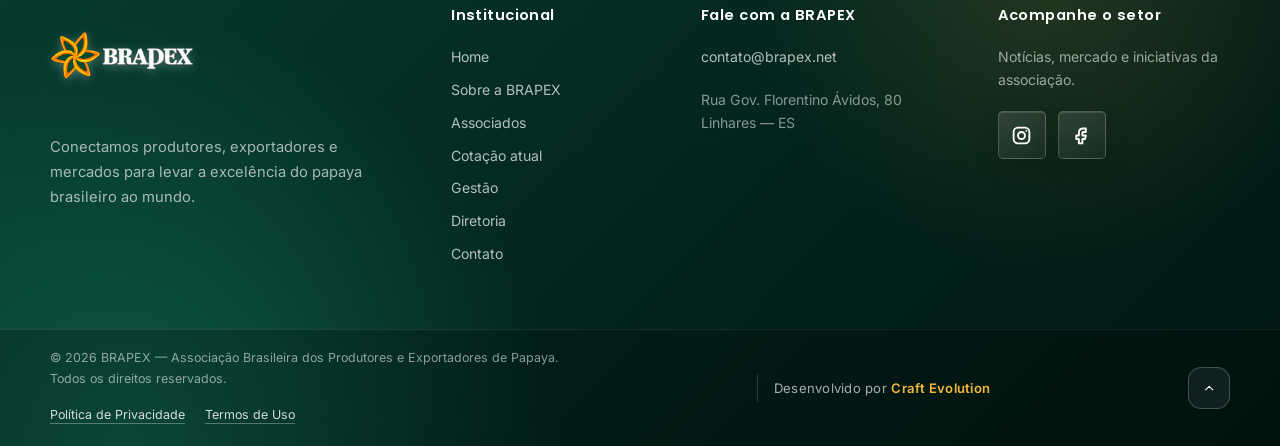
==== commit 70f31307: "Ajusta link de contato da navbar e espacamento do rodape" ====
--- a/index.html
+++ b/index.html
@@ -152,7 +152,7 @@
         <a href="#sobre">Sobre a BRAPEX</a>
         <a href="#cotacao">Cotação</a>
         <a href="#gestao">Gestão</a>
-        <a href="mailto:contato@brapex.net">Contato</a>
+        <a href="#contato">Contato</a>
         <a href="pages/diretoria.html">Diretoria</a>
         <a href="pages/associados.html">Associados</a>
       </nav>
--- a/styles/main.css
+++ b/styles/main.css
@@ -2464,6 +2464,7 @@
   justify-content: space-between;
   gap: 24px;
   min-height: 78px;
+  padding-block: 18px;
 }
 
 .footer__bottom p {
@@ -2483,7 +2484,6 @@
   flex-wrap: wrap;
   gap: 8px 20px;
   margin-top: 10px;
-  padding-bottom: 12px;
   color: rgba(255, 255, 255, 0.82);
 }
 
